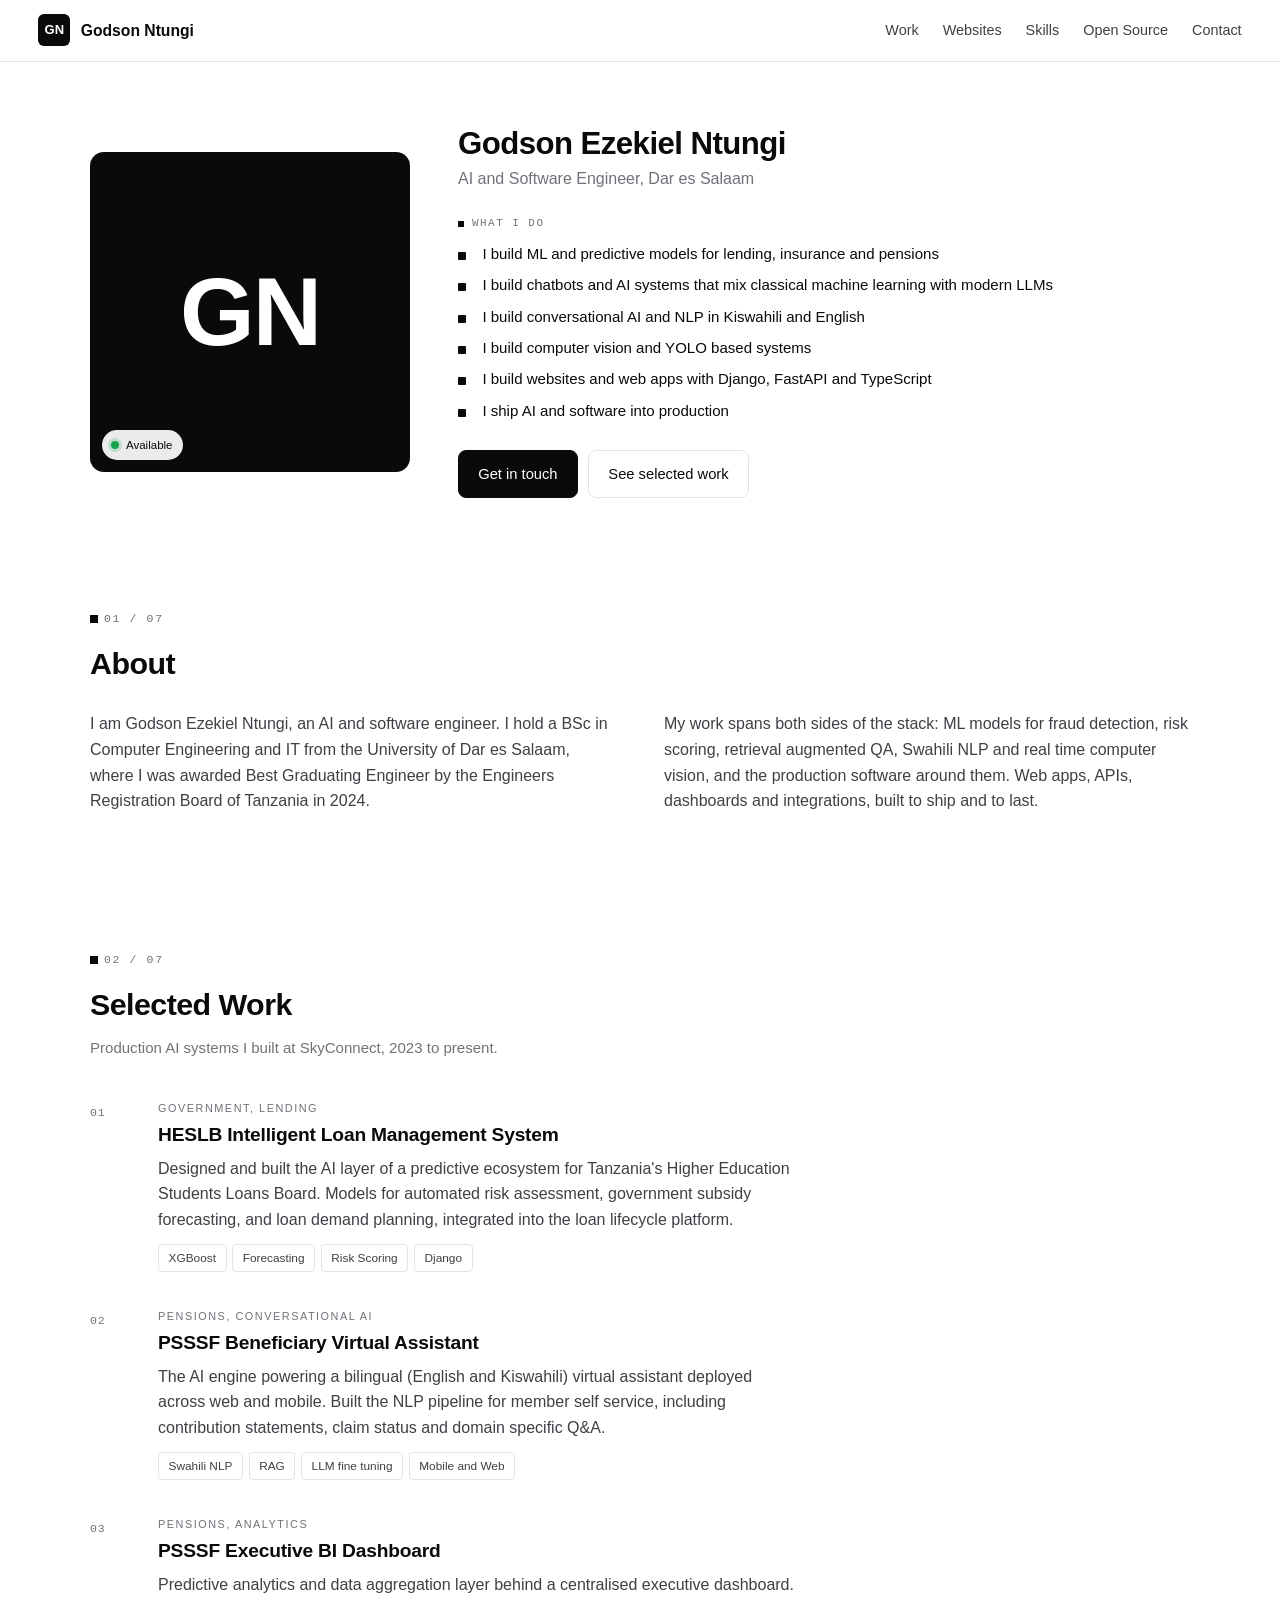
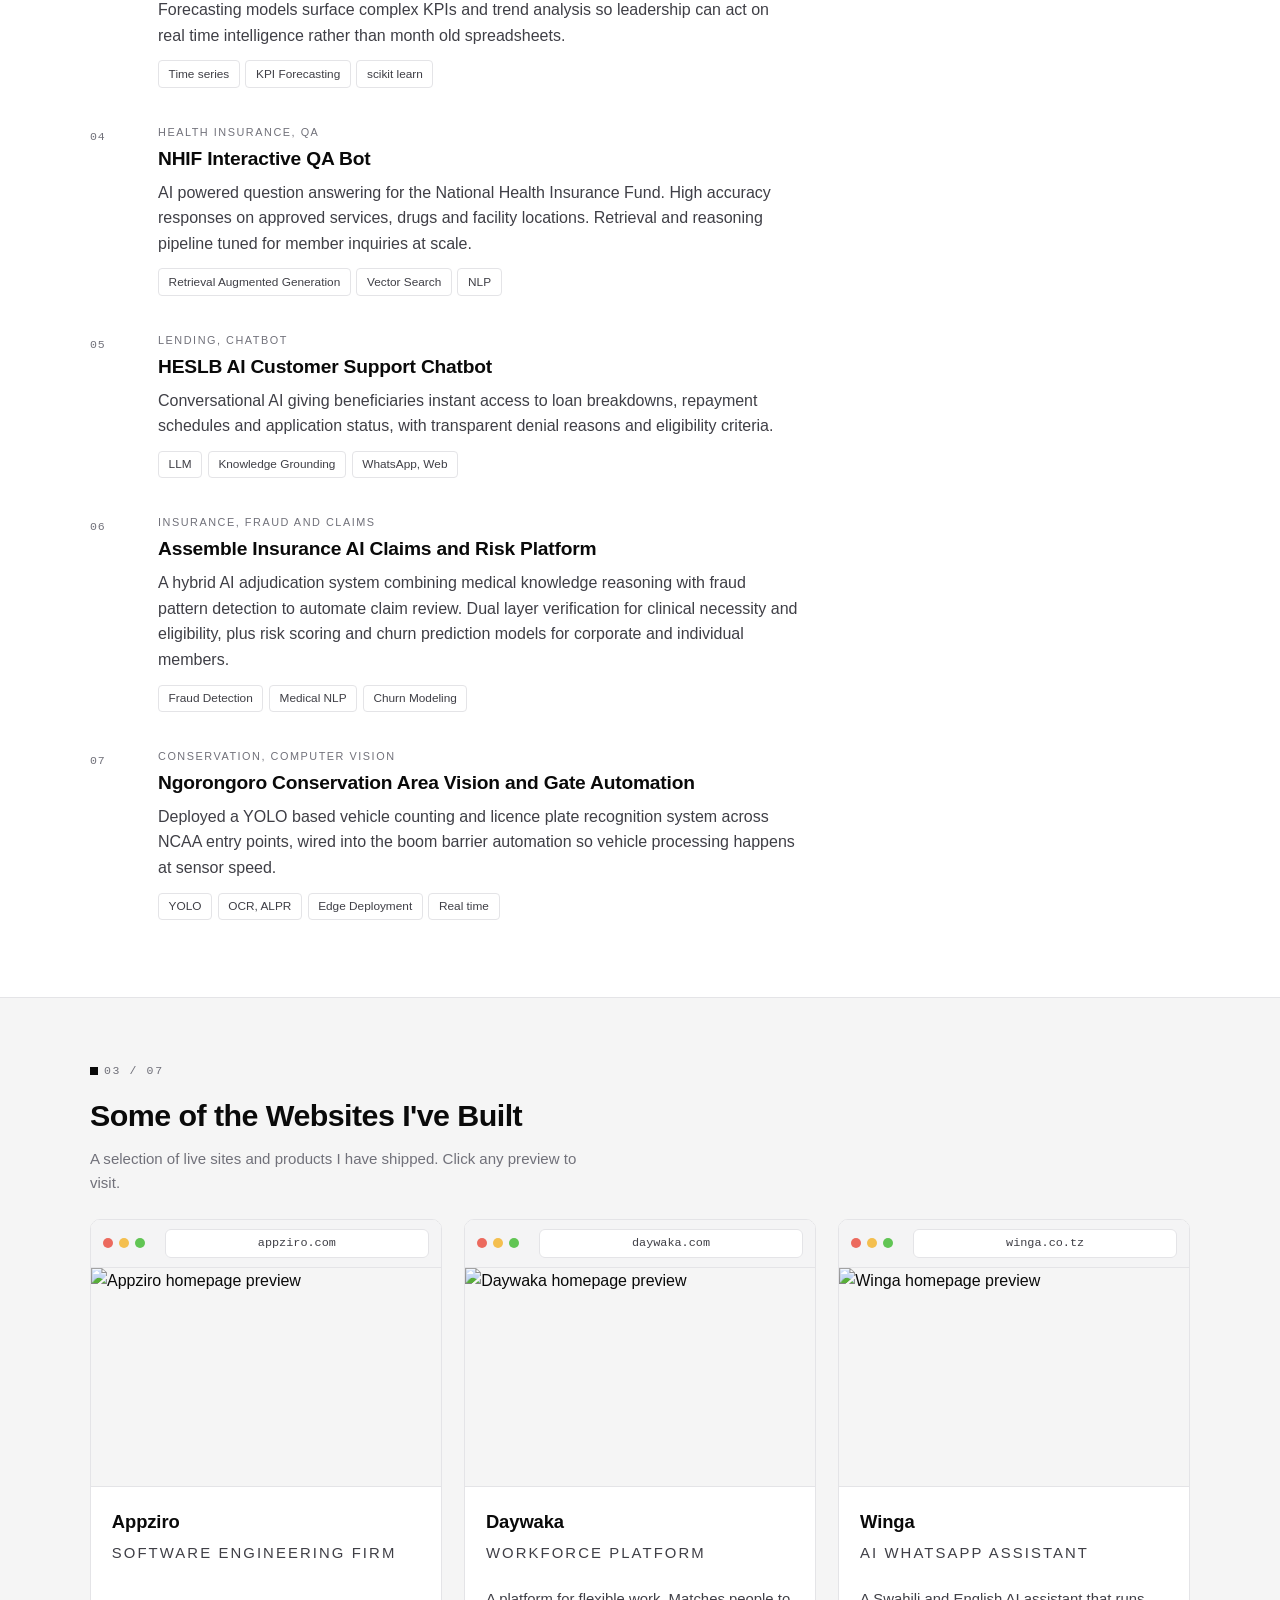
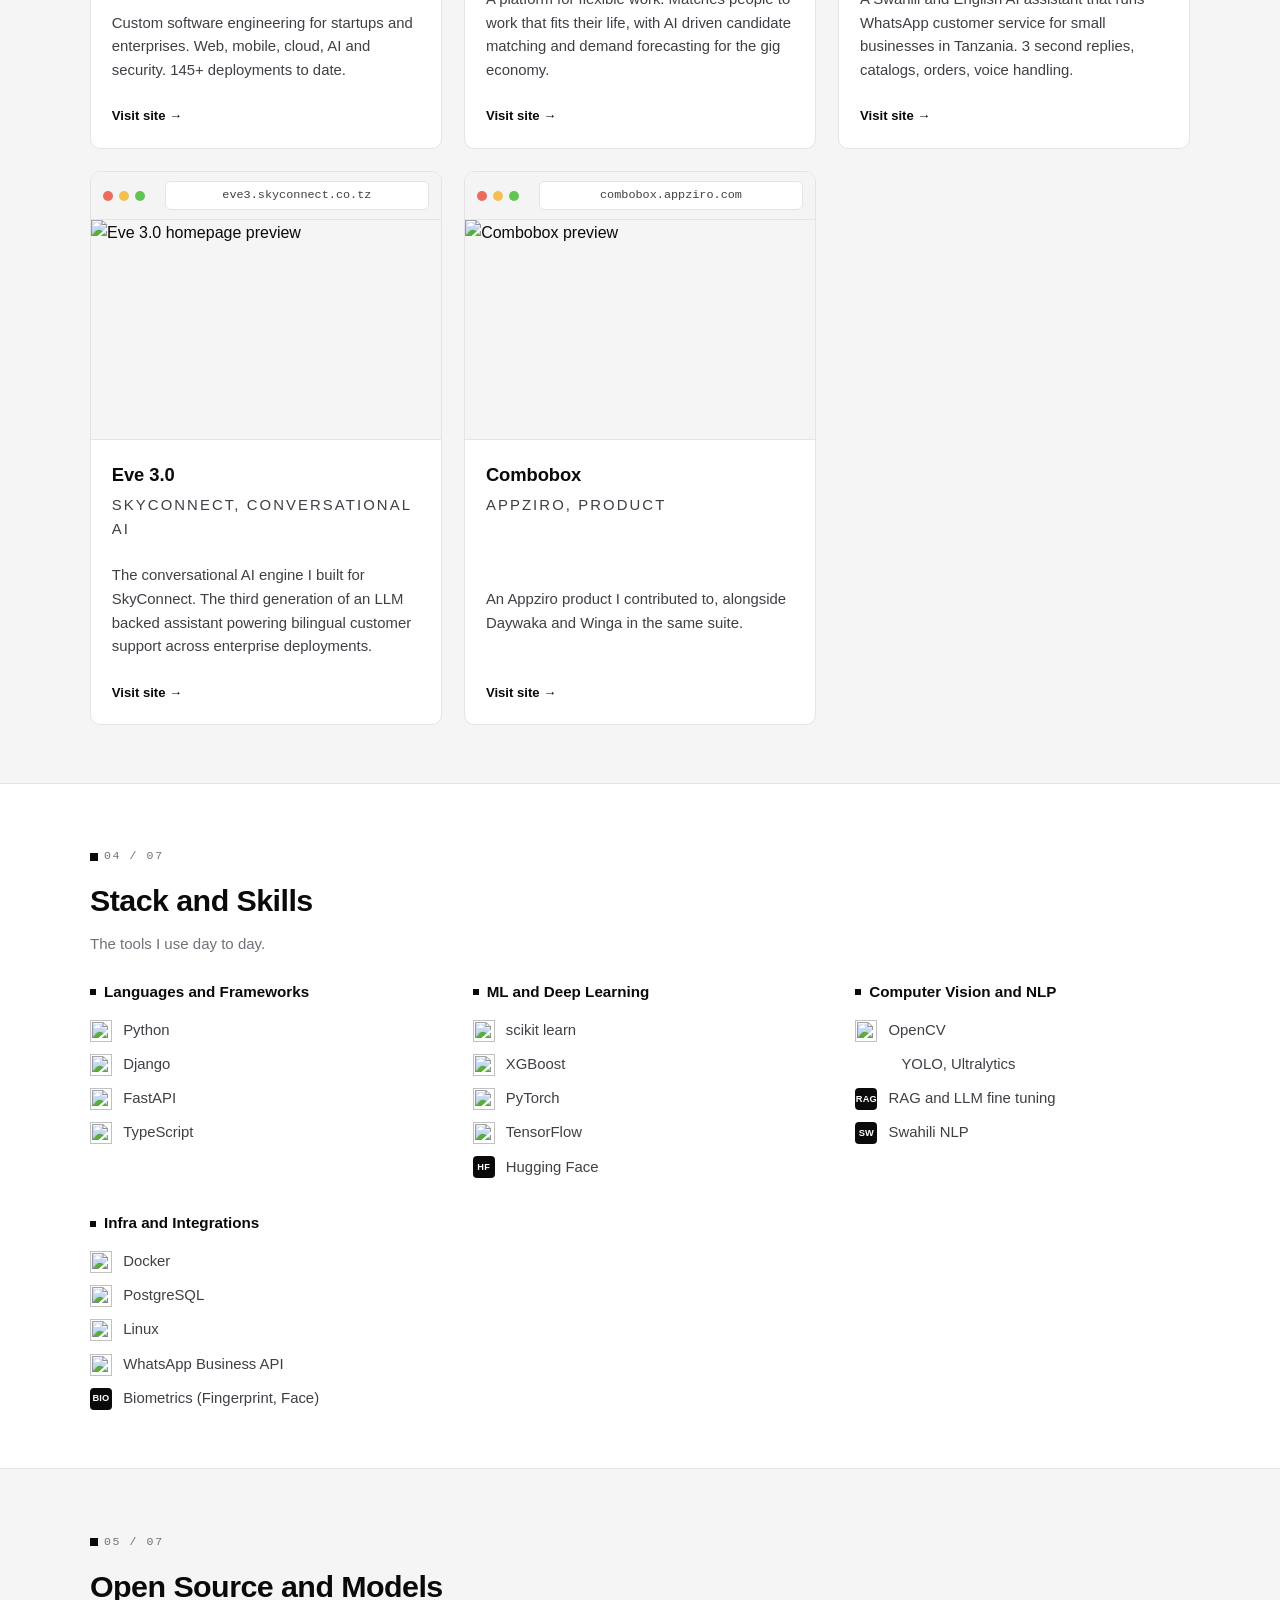
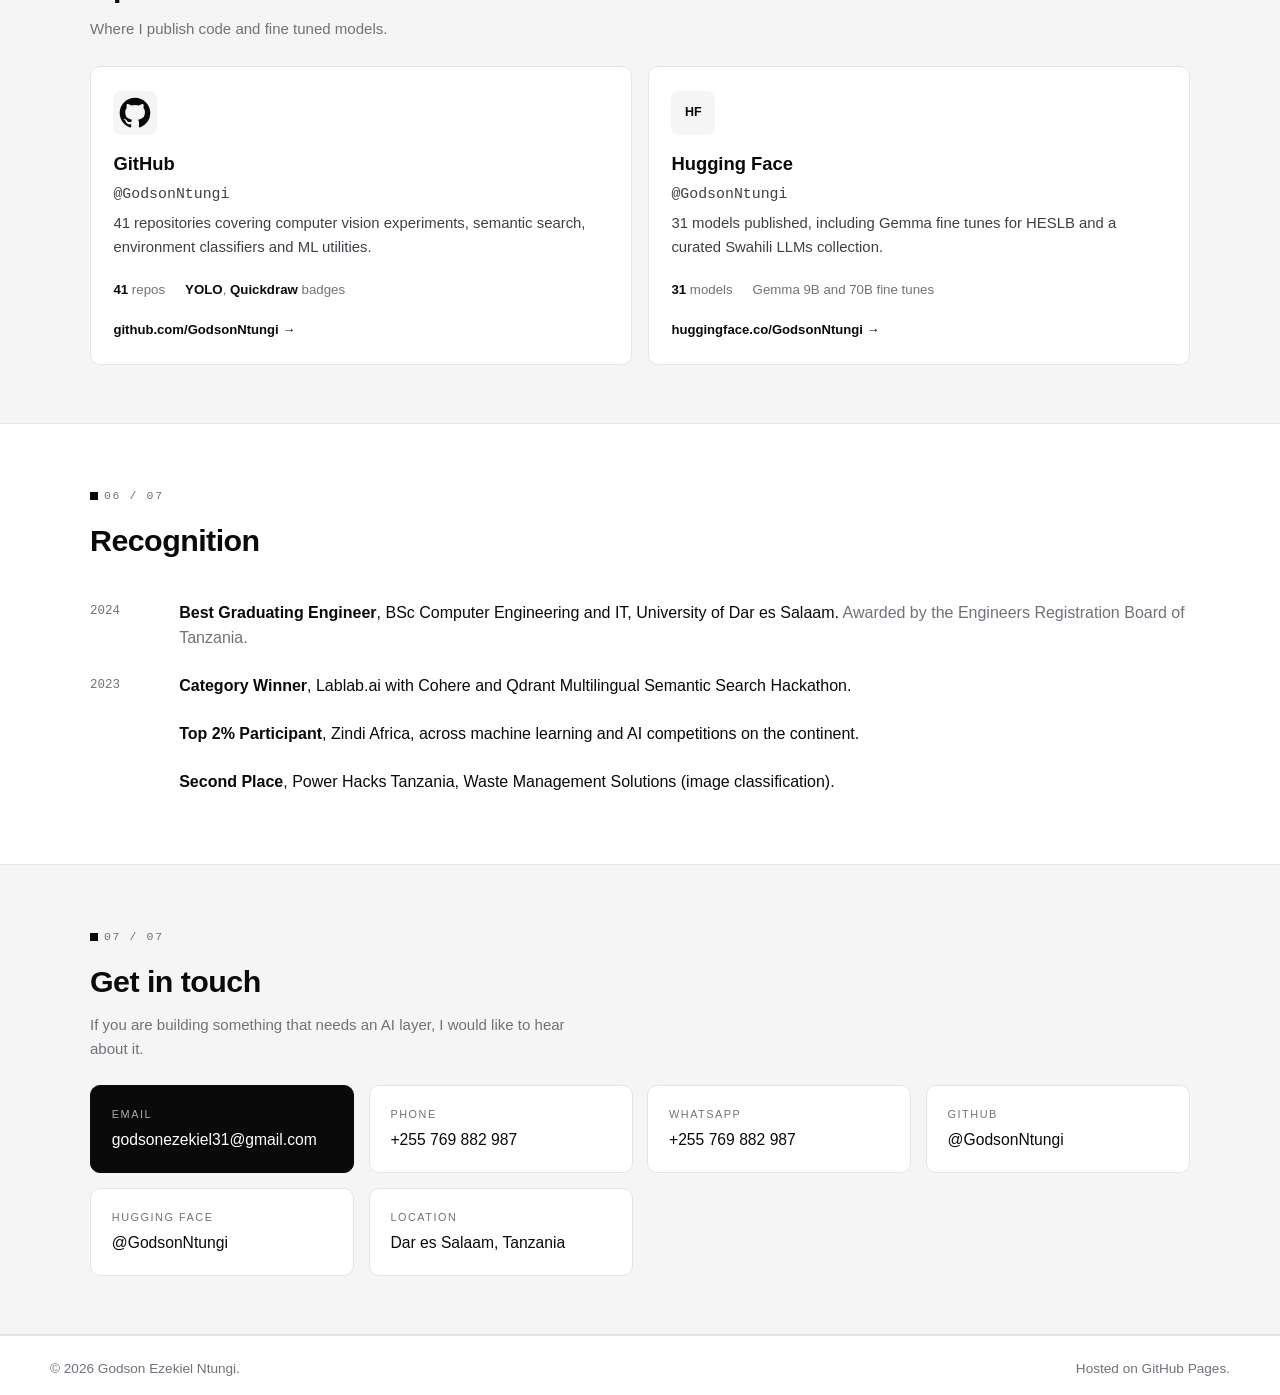
==== index.html @ ff62b6cc "Personal portfolio site" ====
<!doctype html>
<html lang="en">
<head>
<meta charset="utf-8" />
<meta name="viewport" content="width=device-width, initial-scale=1" />
<title>Godson Ntungi · AI and Software Engineer</title>
<meta name="description" content="Godson Ezekiel Ntungi. AI and software engineer based in Dar es Salaam. Machine learning, NLP, computer vision and full stack systems in production." />
<meta name="author" content="Godson Ezekiel Ntungi" />
<meta property="og:title" content="Godson Ntungi · AI and Software Engineer" />
<meta property="og:description" content="AI and software engineer based in Dar es Salaam, Tanzania." />
<meta property="og:type" content="website" />
<link rel="icon" href="data:image/svg+xml,%3Csvg xmlns='http://www.w3.org/2000/svg' viewBox='0 0 100 100'%3E%3Crect width='100' height='100' rx='20' fill='%230A0A0A'/%3E%3Ctext x='50' y='66' font-family='-apple-system,sans-serif' font-size='52' fill='%23FFFFFF' text-anchor='middle' font-weight='600'%3EG%3C/text%3E%3C/svg%3E" />
<link rel="stylesheet" href="styles.css" />
</head>
<body>

<a class="skip-link" href="#main">Skip to content</a>

<header class="nav" role="banner">
  <a href="#top" class="brand">
    <span class="brand-mark">GN</span>
    <span class="brand-name">Godson Ntungi</span>
  </a>
  <nav class="nav-links" aria-label="Primary">
    <a href="#work">Work</a>
    <a href="#sites">Websites</a>
    <a href="#skills">Skills</a>
    <a href="#open-source">Open Source</a>
    <a href="#contact">Contact</a>
  </nav>
</header>

<main id="main">

  <!-- HERO -->
  <section class="hero" id="top">
    <div class="hero-grid">

      <div class="hero-photo" aria-label="Photo of Godson Ezekiel Ntungi">
        <span class="hero-photo-fallback" aria-hidden="true">GN</span>
        <img src="https://github.com/GodsonNtungi.png?size=640" alt="Godson Ezekiel Ntungi" onerror="this.style.display='none'" />
        <span class="hero-photo-status">
          <span class="dot" aria-hidden="true"></span>
          Available
        </span>
      </div>

      <div class="hero-content">
        <p class="hero-name">Godson Ezekiel Ntungi</p>
        <p class="hero-role">AI and Software Engineer, Dar es Salaam</p>

        <p class="hero-do-label">What I do</p>
        <ul class="hero-do">
          <li><span class="hero-do-mark" aria-hidden="true"></span> I build ML and predictive models for lending, insurance and pensions</li>
          <li><span class="hero-do-mark" aria-hidden="true"></span> I build chatbots and AI systems that mix classical machine learning with modern LLMs</li>
          <li><span class="hero-do-mark" aria-hidden="true"></span> I build conversational AI and NLP in Kiswahili and English</li>
          <li><span class="hero-do-mark" aria-hidden="true"></span> I build computer vision and YOLO based systems</li>
          <li><span class="hero-do-mark" aria-hidden="true"></span> I build websites and web apps with Django, FastAPI and TypeScript</li>
          <li><span class="hero-do-mark" aria-hidden="true"></span> I ship AI and software into production</li>
        </ul>

        <div class="hero-cta">
          <a class="btn btn-primary" href="#contact">Get in touch</a>
          <a class="btn btn-ghost" href="#work">See selected work</a>
        </div>
      </div>

    </div>
  </section>

  <!-- ABOUT -->
  <section class="section" id="about" aria-labelledby="about-h">
    <div class="section-head">
      <span class="section-num">01 / 07</span>
      <h2 id="about-h">About</h2>
    </div>
    <div class="prose two-col">
      <p>
        I am Godson Ezekiel Ntungi, an AI and software engineer. I hold a BSc in Computer Engineering and IT from the University of Dar es Salaam, where I was awarded Best Graduating Engineer by the Engineers Registration Board of Tanzania in 2024.
      </p>
      <p>
        My work spans both sides of the stack: ML models for fraud detection, risk scoring, retrieval augmented QA, Swahili NLP and real time computer vision, and the production software around them. Web apps, APIs, dashboards and integrations, built to ship and to last.
      </p>
    </div>
  </section>

  <!-- SELECTED WORK -->
  <section class="section" id="work" aria-labelledby="work-h">
    <div class="section-head">
      <span class="section-num">02 / 07</span>
      <h2 id="work-h">Selected Work</h2>
      <p class="section-sub">Production AI systems I built at SkyConnect, 2023 to present.</p>
    </div>

    <ol class="work-list">

      <li class="work-item">
        <div class="work-tag">Government, Lending</div>
        <h3>HESLB Intelligent Loan Management System</h3>
        <p>
          Designed and built the AI layer of a predictive ecosystem for Tanzania's Higher Education Students Loans Board. Models for automated risk assessment, government subsidy forecasting, and loan demand planning, integrated into the loan lifecycle platform.
        </p>
        <ul class="chips">
          <li>XGBoost</li><li>Forecasting</li><li>Risk Scoring</li><li>Django</li>
        </ul>
      </li>

      <li class="work-item">
        <div class="work-tag">Pensions, Conversational AI</div>
        <h3>PSSSF Beneficiary Virtual Assistant</h3>
        <p>
          The AI engine powering a bilingual (English and Kiswahili) virtual assistant deployed across web and mobile. Built the NLP pipeline for member self service, including contribution statements, claim status and domain specific Q&amp;A.
        </p>
        <ul class="chips">
          <li>Swahili NLP</li><li>RAG</li><li>LLM fine tuning</li><li>Mobile and Web</li>
        </ul>
      </li>

      <li class="work-item">
        <div class="work-tag">Pensions, Analytics</div>
        <h3>PSSSF Executive BI Dashboard</h3>
        <p>
          Predictive analytics and data aggregation layer behind a centralised executive dashboard. Forecasting models surface complex KPIs and trend analysis so leadership can act on real time intelligence rather than month old spreadsheets.
        </p>
        <ul class="chips">
          <li>Time series</li><li>KPI Forecasting</li><li>scikit learn</li>
        </ul>
      </li>

      <li class="work-item">
        <div class="work-tag">Health Insurance, QA</div>
        <h3>NHIF Interactive QA Bot</h3>
        <p>
          AI powered question answering for the National Health Insurance Fund. High accuracy responses on approved services, drugs and facility locations. Retrieval and reasoning pipeline tuned for member inquiries at scale.
        </p>
        <ul class="chips">
          <li>Retrieval Augmented Generation</li><li>Vector Search</li><li>NLP</li>
        </ul>
      </li>

      <li class="work-item">
        <div class="work-tag">Lending, Chatbot</div>
        <h3>HESLB AI Customer Support Chatbot</h3>
        <p>
          Conversational AI giving beneficiaries instant access to loan breakdowns, repayment schedules and application status, with transparent denial reasons and eligibility criteria.
        </p>
        <ul class="chips">
          <li>LLM</li><li>Knowledge Grounding</li><li>WhatsApp, Web</li>
        </ul>
      </li>

      <li class="work-item">
        <div class="work-tag">Insurance, Fraud and Claims</div>
        <h3>Assemble Insurance AI Claims and Risk Platform</h3>
        <p>
          A hybrid AI adjudication system combining medical knowledge reasoning with fraud pattern detection to automate claim review. Dual layer verification for clinical necessity and eligibility, plus risk scoring and churn prediction models for corporate and individual members.
        </p>
        <ul class="chips">
          <li>Fraud Detection</li><li>Medical NLP</li><li>Churn Modeling</li>
        </ul>
      </li>

      <li class="work-item">
        <div class="work-tag">Conservation, Computer Vision</div>
        <h3>Ngorongoro Conservation Area Vision and Gate Automation</h3>
        <p>
          Deployed a YOLO based vehicle counting and licence plate recognition system across NCAA entry points, wired into the boom barrier automation so vehicle processing happens at sensor speed.
        </p>
        <ul class="chips">
          <li>YOLO</li><li>OCR, ALPR</li><li>Edge Deployment</li><li>Real time</li>
        </ul>
      </li>

    </ol>
  </section>

  <!-- WEBSITES I'VE BUILT -->
  <section class="section section-tint" id="sites" aria-labelledby="sites-h">
    <div class="section-head">
      <span class="section-num">03 / 07</span>
      <h2 id="sites-h">Some of the Websites I've Built</h2>
      <p class="section-sub">A selection of live sites and products I have shipped. Click any preview to visit.</p>
    </div>

    <div class="site-grid">

      <a class="site-card" href="https://appziro.com" target="_blank" rel="noopener" aria-label="Visit Appziro">
        <div class="site-frame">
          <div class="site-chrome">
            <span class="dot-r"></span><span class="dot-y"></span><span class="dot-g"></span>
            <span class="site-url">appziro.com</span>
          </div>
          <div class="site-shot">
            <img loading="lazy" alt="Appziro homepage preview"
              src="https://s.wordpress.com/mshots/v1/https%3A%2F%2Fappziro.com?w=1280&h=800" />
          </div>
        </div>
        <div class="site-body">
          <h3>Appziro</h3>
          <p class="site-role">Software Engineering Firm</p>
          <p>Custom software engineering for startups and enterprises. Web, mobile, cloud, AI and security. 145+ deployments to date.</p>
          <span class="site-cta">Visit site →</span>
        </div>
      </a>

      <a class="site-card" href="https://daywaka.com" target="_blank" rel="noopener" aria-label="Visit Daywaka">
        <div class="site-frame">
          <div class="site-chrome">
            <span class="dot-r"></span><span class="dot-y"></span><span class="dot-g"></span>
            <span class="site-url">daywaka.com</span>
          </div>
          <div class="site-shot">
            <img loading="lazy" alt="Daywaka homepage preview"
              src="https://s.wordpress.com/mshots/v1/https%3A%2F%2Fdaywaka.com?w=1280&h=800" />
          </div>
        </div>
        <div class="site-body">
          <h3>Daywaka</h3>
          <p class="site-role">Workforce Platform</p>
          <p>A platform for flexible work. Matches people to work that fits their life, with AI driven candidate matching and demand forecasting for the gig economy.</p>
          <span class="site-cta">Visit site →</span>
        </div>
      </a>

      <a class="site-card" href="https://winga.co.tz" target="_blank" rel="noopener" aria-label="Visit Winga">
        <div class="site-frame">
          <div class="site-chrome">
            <span class="dot-r"></span><span class="dot-y"></span><span class="dot-g"></span>
            <span class="site-url">winga.co.tz</span>
          </div>
          <div class="site-shot">
            <img loading="lazy" alt="Winga homepage preview"
              src="https://s.wordpress.com/mshots/v1/https%3A%2F%2Fwinga.co.tz?w=1280&h=800" />
          </div>
        </div>
        <div class="site-body">
          <h3>Winga</h3>
          <p class="site-role">AI WhatsApp Assistant</p>
          <p>A Swahili and English AI assistant that runs WhatsApp customer service for small businesses in Tanzania. 3 second replies, catalogs, orders, voice handling.</p>
          <span class="site-cta">Visit site →</span>
        </div>
      </a>

      <a class="site-card" href="https://eve3.skyconnect.co.tz" target="_blank" rel="noopener" aria-label="Visit Eve 3.0">
        <div class="site-frame">
          <div class="site-chrome">
            <span class="dot-r"></span><span class="dot-y"></span><span class="dot-g"></span>
            <span class="site-url">eve3.skyconnect.co.tz</span>
          </div>
          <div class="site-shot">
            <img loading="lazy" alt="Eve 3.0 homepage preview"
              src="https://s.wordpress.com/mshots/v1/https%3A%2F%2Feve3.skyconnect.co.tz?w=1280&h=800" />
          </div>
        </div>
        <div class="site-body">
          <h3>Eve 3.0</h3>
          <p class="site-role">SkyConnect, Conversational AI</p>
          <p>The conversational AI engine I built for SkyConnect. The third generation of an LLM backed assistant powering bilingual customer support across enterprise deployments.</p>
          <span class="site-cta">Visit site →</span>
        </div>
      </a>

      <a class="site-card" href="https://combobox.appziro.com/" target="_blank" rel="noopener" aria-label="Visit Combobox">
        <div class="site-frame">
          <div class="site-chrome">
            <span class="dot-r"></span><span class="dot-y"></span><span class="dot-g"></span>
            <span class="site-url">combobox.appziro.com</span>
          </div>
          <div class="site-shot">
            <img loading="lazy" alt="Combobox preview"
              src="https://s.wordpress.com/mshots/v1/https%3A%2F%2Fcombobox.appziro.com?w=1280&h=800" />
          </div>
        </div>
        <div class="site-body">
          <h3>Combobox</h3>
          <p class="site-role">Appziro, Product</p>
          <p>An Appziro product I contributed to, alongside Daywaka and Winga in the same suite.</p>
          <span class="site-cta">Visit site →</span>
        </div>
      </a>

    </div>
  </section>

  <!-- SKILLS -->
  <section class="section" id="skills" aria-labelledby="skills-h">
    <div class="section-head">
      <span class="section-num">04 / 07</span>
      <h2 id="skills-h">Stack and Skills</h2>
      <p class="section-sub">The tools I use day to day.</p>
    </div>

    <div class="skill-groups">

      <div class="skill-group">
        <h3>Languages and Frameworks</h3>
        <ul class="logo-list">
          <li><img loading="lazy" alt="" src="https://cdn.jsdelivr.net/gh/devicons/devicon/icons/python/python-original.svg" width="22" height="22"/> Python</li>
          <li><img loading="lazy" alt="" src="https://cdn.jsdelivr.net/gh/devicons/devicon/icons/django/django-plain.svg" width="22" height="22"/> Django</li>
          <li><img loading="lazy" alt="" src="https://cdn.jsdelivr.net/gh/devicons/devicon/icons/fastapi/fastapi-original.svg" width="22" height="22"/> FastAPI</li>
          <li><img loading="lazy" alt="" src="https://cdn.jsdelivr.net/gh/devicons/devicon/icons/typescript/typescript-original.svg" width="22" height="22"/> TypeScript</li>
        </ul>
      </div>

      <div class="skill-group">
        <h3>ML and Deep Learning</h3>
        <ul class="logo-list">
          <li><img loading="lazy" alt="" src="https://cdn.jsdelivr.net/gh/devicons/devicon/icons/scikitlearn/scikitlearn-original.svg" width="22" height="22"/> scikit learn</li>
          <li><img loading="lazy" alt="" src="https://upload.wikimedia.org/wikipedia/commons/6/69/XGBoost_logo.png" width="22" height="22"/> XGBoost</li>
          <li><img loading="lazy" alt="" src="https://cdn.jsdelivr.net/gh/devicons/devicon/icons/pytorch/pytorch-original.svg" width="22" height="22"/> PyTorch</li>
          <li><img loading="lazy" alt="" src="https://cdn.jsdelivr.net/gh/devicons/devicon/icons/tensorflow/tensorflow-original.svg" width="22" height="22"/> TensorFlow</li>
          <li><span class="emoji-icon" aria-hidden="true">HF</span> Hugging Face</li>
        </ul>
      </div>

      <div class="skill-group">
        <h3>Computer Vision and NLP</h3>
        <ul class="logo-list">
          <li><img loading="lazy" alt="" src="https://cdn.jsdelivr.net/gh/devicons/devicon/icons/opencv/opencv-original.svg" width="22" height="22"/> OpenCV</li>
          <li><img loading="lazy" alt="" src="https://raw.githubusercontent.com/ultralytics/assets/main/logo/Ultralytics_Logotype_Original.svg" width="48" height="22" class="wide-logo"/> YOLO, Ultralytics</li>
          <li><span class="emoji-icon" aria-hidden="true">RAG</span> RAG and LLM fine tuning</li>
          <li><span class="emoji-icon" aria-hidden="true">SW</span> Swahili NLP</li>
        </ul>
      </div>

      <div class="skill-group">
        <h3>Infra and Integrations</h3>
        <ul class="logo-list">
          <li><img loading="lazy" alt="" src="https://cdn.jsdelivr.net/gh/devicons/devicon/icons/docker/docker-original.svg" width="22" height="22"/> Docker</li>
          <li><img loading="lazy" alt="" src="https://cdn.jsdelivr.net/gh/devicons/devicon/icons/postgresql/postgresql-original.svg" width="22" height="22"/> PostgreSQL</li>
          <li><img loading="lazy" alt="" src="https://cdn.jsdelivr.net/gh/devicons/devicon/icons/linux/linux-original.svg" width="22" height="22"/> Linux</li>
          <li><img loading="lazy" alt="" src="https://upload.wikimedia.org/wikipedia/commons/6/6b/WhatsApp.svg" width="22" height="22"/> WhatsApp Business API</li>
          <li><span class="emoji-icon" aria-hidden="true">BIO</span> Biometrics (Fingerprint, Face)</li>
        </ul>
      </div>

    </div>
  </section>

  <!-- OPEN SOURCE -->
  <section class="section section-tint" id="open-source" aria-labelledby="os-h">
    <div class="section-head">
      <span class="section-num">05 / 07</span>
      <h2 id="os-h">Open Source and Models</h2>
      <p class="section-sub">Where I publish code and fine tuned models.</p>
    </div>

    <div class="profile-grid">

      <a class="profile-card" href="https://github.com/GodsonNtungi" target="_blank" rel="noopener">
        <div class="profile-logo">
          <svg viewBox="0 0 24 24" width="32" height="32" fill="currentColor" aria-hidden="true"><path d="M12 .5C5.65.5.5 5.65.5 12c0 5.08 3.29 9.39 7.86 10.91.58.11.79-.25.79-.56 0-.28-.01-1.02-.02-2-3.2.69-3.87-1.54-3.87-1.54-.52-1.33-1.28-1.69-1.28-1.69-1.05-.71.08-.7.08-.7 1.16.08 1.77 1.19 1.77 1.19 1.03 1.76 2.7 1.25 3.36.96.1-.75.4-1.25.73-1.54-2.55-.29-5.24-1.28-5.24-5.7 0-1.26.45-2.29 1.19-3.09-.12-.29-.52-1.46.11-3.05 0 0 .97-.31 3.19 1.18a11.1 11.1 0 0 1 5.81 0c2.22-1.49 3.19-1.18 3.19-1.18.63 1.59.23 2.76.11 3.05.74.8 1.19 1.83 1.19 3.09 0 4.43-2.7 5.4-5.27 5.69.41.35.78 1.04.78 2.1 0 1.52-.01 2.74-.01 3.11 0 .31.21.68.8.56A11.5 11.5 0 0 0 23.5 12C23.5 5.65 18.35.5 12 .5z"/></svg>
        </div>
        <h3>GitHub</h3>
        <p class="profile-handle">@GodsonNtungi</p>
        <p>41 repositories covering computer vision experiments, semantic search, environment classifiers and ML utilities.</p>
        <ul class="profile-stats">
          <li><strong>41</strong> repos</li>
          <li><strong>YOLO</strong>, <strong>Quickdraw</strong> badges</li>
        </ul>
        <span class="venture-link">github.com/GodsonNtungi →</span>
      </a>

      <a class="profile-card" href="https://huggingface.co/GodsonNtungi" target="_blank" rel="noopener">
        <div class="profile-logo">
          <span class="hf-mark" aria-hidden="true">HF</span>
        </div>
        <h3>Hugging Face</h3>
        <p class="profile-handle">@GodsonNtungi</p>
        <p>31 models published, including Gemma fine tunes for HESLB and a curated Swahili LLMs collection.</p>
        <ul class="profile-stats">
          <li><strong>31</strong> models</li>
          <li>Gemma 9B and 70B fine tunes</li>
        </ul>
        <span class="venture-link">huggingface.co/GodsonNtungi →</span>
      </a>

    </div>
  </section>

  <!-- RECOGNITION -->
  <section class="section" id="recognition" aria-labelledby="rec-h">
    <div class="section-head">
      <span class="section-num">06 / 07</span>
      <h2 id="rec-h">Recognition</h2>
    </div>

    <ul class="awards">
      <li>
        <span class="award-year">2024</span>
        <div>
          <strong>Best Graduating Engineer</strong>, BSc Computer Engineering and IT, University of Dar es Salaam.
          <span class="muted">Awarded by the Engineers Registration Board of Tanzania.</span>
        </div>
      </li>
      <li>
        <span class="award-year">2023</span>
        <div>
          <strong>Category Winner</strong>, Lablab.ai with Cohere and Qdrant Multilingual Semantic Search Hackathon.
        </div>
      </li>
      <li>
        <span class="award-year">&nbsp;</span>
        <div>
          <strong>Top 2% Participant</strong>, Zindi Africa, across machine learning and AI competitions on the continent.
        </div>
      </li>
      <li>
        <span class="award-year">&nbsp;</span>
        <div>
          <strong>Second Place</strong>, Power Hacks Tanzania, Waste Management Solutions (image classification).
        </div>
      </li>
    </ul>
  </section>

  <!-- CONTACT -->
  <section class="section section-tint" id="contact" aria-labelledby="contact-h">
    <div class="section-head">
      <span class="section-num">07 / 07</span>
      <h2 id="contact-h">Get in touch</h2>
      <p class="section-sub">If you are building something that needs an AI layer, I would like to hear about it.</p>
    </div>

    <div class="contact-grid">
      <a class="contact-card primary" href="mailto:godsonezekiel31@gmail.com">
        <span class="contact-label">Email</span>
        <span class="contact-value">godsonezekiel31@gmail.com</span>
      </a>
      <a class="contact-card" href="tel:+255769882987">
        <span class="contact-label">Phone</span>
        <span class="contact-value">+255 769 882 987</span>
      </a>
      <a class="contact-card" href="https://wa.me/255769882987" target="_blank" rel="noopener">
        <span class="contact-label">WhatsApp</span>
        <span class="contact-value">+255 769 882 987</span>
      </a>
      <a class="contact-card" href="https://github.com/GodsonNtungi" target="_blank" rel="noopener">
        <span class="contact-label">GitHub</span>
        <span class="contact-value">@GodsonNtungi</span>
      </a>
      <a class="contact-card" href="https://huggingface.co/GodsonNtungi" target="_blank" rel="noopener">
        <span class="contact-label">Hugging Face</span>
        <span class="contact-value">@GodsonNtungi</span>
      </a>
      <div class="contact-card static">
        <span class="contact-label">Location</span>
        <span class="contact-value">Dar es Salaam, Tanzania</span>
      </div>
    </div>
  </section>

</main>

<footer class="footer">
  <div class="footer-inner">
    <p>© <span id="year"></span> Godson Ezekiel Ntungi.</p>
    <p class="muted">Hosted on GitHub Pages.</p>
  </div>
</footer>

<script>
  document.getElementById('year').textContent = new Date().getFullYear();

  const io = new IntersectionObserver((entries) => {
    for (const e of entries) {
      if (e.isIntersecting) {
        e.target.classList.add('in');
        io.unobserve(e.target);
      }
    }
  }, { threshold: 0.12 });
  document.querySelectorAll('.section, .work-item, .site-card, .profile-card').forEach(el => io.observe(el));
</script>

</body>
</html>
---- styles.css ----
/* Godson Ntungi portfolio. Uniform sans serif, white background, no gradients. */

:root {
  --bg:        #FFFFFF;
  --bg-tint:   #F5F5F5;
  --ink:       #0A0A0A;
  --ink-2:     #3F3F46;
  --muted:     #71717A;
  --rule:      #E4E4E7;
  --accent:    #0A0A0A;
  --link:      #0A0A0A;
  --max:       1180px;
  --font-sans: -apple-system, BlinkMacSystemFont, "Segoe UI", "Helvetica Neue", Helvetica, Arial, sans-serif;
  --font-mono: ui-monospace, SFMono-Regular, "SF Mono", Menlo, Consolas, monospace;
}

* { box-sizing: border-box; }
html { scroll-behavior: smooth; }

body {
  margin: 0;
  background: var(--bg);
  color: var(--ink);
  font-family: var(--font-sans);
  font-size: 16px;
  line-height: 1.6;
  -webkit-font-smoothing: antialiased;
  -moz-osx-font-smoothing: grayscale;
}

img { max-width: 100%; display: block; }
a { color: var(--link); text-decoration: none; }
a:hover { text-decoration: underline; text-underline-offset: 3px; }

::selection { background: var(--ink); color: var(--bg); }

.skip-link { position: absolute; left: -9999px; top: 0; background: var(--ink); color: var(--bg); padding: .6rem 1rem; }
.skip-link:focus { left: 1rem; top: 1rem; z-index: 100; }

/* nav */
.nav {
  position: sticky; top: 0; z-index: 50;
  background: rgba(255, 255, 255, 0.92);
  backdrop-filter: saturate(140%) blur(10px);
  -webkit-backdrop-filter: saturate(140%) blur(10px);
  border-bottom: 1px solid var(--rule);
  display: flex; align-items: center; justify-content: space-between;
  padding: .9rem clamp(1rem, 4vw, 2.4rem);
}
.brand { display: inline-flex; align-items: center; gap: .65rem; color: var(--ink); font-weight: 600; }
.brand:hover { text-decoration: none; }
.brand-mark {
  display: inline-flex; align-items: center; justify-content: center;
  width: 32px; height: 32px; border-radius: 6px;
  background: var(--ink); color: var(--bg);
  font-size: 13px; font-weight: 600; letter-spacing: .02em;
}
.brand-name { font-size: .98rem; font-weight: 600; }

.nav-links { display: flex; gap: 1.5rem; }
.nav-links a { color: var(--ink-2); font-size: .9rem; font-weight: 500; white-space: nowrap; }
.nav-links a:hover { color: var(--ink); text-decoration: none; }

@media (max-width: 760px) {
  .nav { padding: .7rem .9rem; gap: .5rem; }
  .brand-name { display: none; }
  .nav-links {
    gap: .9rem;
    overflow-x: auto;
    -webkit-overflow-scrolling: touch;
    scrollbar-width: none;
    margin-right: -.5rem;
    padding-right: .5rem;
  }
  .nav-links::-webkit-scrollbar { display: none; }
  .nav-links a { font-size: .82rem; }
}
@media (max-width: 380px) {
  .nav-links { gap: .7rem; }
  .nav-links a { font-size: .78rem; }
}

/* hero */
.hero {
  padding: clamp(2.25rem, 5vw, 4rem) clamp(1.25rem, 5vw, 2.5rem) clamp(2rem, 4vw, 3rem);
  max-width: var(--max);
  margin: 0 auto;
}
.hero-grid {
  display: grid;
  grid-template-columns: minmax(220px, 320px) 1fr;
  gap: clamp(1.5rem, 4vw, 3rem);
  align-items: center;
}
@media (max-width: 760px) {
  .hero-grid { grid-template-columns: 1fr; gap: 1.25rem; }
  .hero-photo { max-width: 240px; margin: 0 auto; }
}
@media (max-width: 480px) {
  .hero-photo { max-width: 200px; border-radius: 12px; }
  .hero-photo-fallback { font-size: 3.5rem; }
}

.hero-photo {
  position: relative;
  aspect-ratio: 1 / 1;
  width: 100%;
  max-width: 320px;
  border-radius: 14px;
  background: var(--ink);
  color: var(--bg);
  overflow: hidden;
  display: flex; align-items: center; justify-content: center;
  isolation: isolate;
}
.hero-photo img {
  position: absolute; inset: 0;
  width: 100%; height: 100%;
  object-fit: cover;
  z-index: 1;
}
.hero-photo-fallback {
  font-size: clamp(4rem, 8vw, 6rem);
  font-weight: 600;
  letter-spacing: -.02em;
  color: var(--bg);
}
.hero-photo-status {
  position: absolute;
  left: 12px; bottom: 12px;
  z-index: 2;
  display: inline-flex; align-items: center; gap: .45rem;
  padding: .35rem .65rem .35rem .55rem;
  background: rgba(255,255,255,.92);
  -webkit-backdrop-filter: blur(8px);
  backdrop-filter: blur(8px);
  border-radius: 999px;
  font-size: .72rem;
  color: var(--ink);
  font-weight: 500;
}
.dot {
  width: 8px; height: 8px; border-radius: 50%;
  background: #16A34A;
  box-shadow: 0 0 0 3px rgba(22,163,74,.2);
  animation: pulse 2.4s ease-in-out infinite;
}
@keyframes pulse {
  0%,100% { box-shadow: 0 0 0 3px rgba(22,163,74,.2); }
  50%     { box-shadow: 0 0 0 6px rgba(22,163,74,.05); }
}

.hero-content { min-width: 0; }
.hero-name {
  font-weight: 600;
  font-size: clamp(1.5rem, 2.6vw, 1.95rem);
  margin: 0 0 .25rem;
  letter-spacing: -.018em;
  line-height: 1.15;
}
.hero-role {
  font-size: 1rem;
  color: var(--muted);
  margin: 0 0 1.5rem;
}

.hero-do-label {
  font-family: var(--font-mono);
  font-size: .68rem;
  letter-spacing: .14em;
  text-transform: uppercase;
  color: var(--muted);
  margin: 0 0 .65rem;
  position: relative; padding-left: 14px;
}
.hero-do-label::before {
  content: "";
  position: absolute;
  left: 0; top: 50%;
  transform: translateY(-50%);
  width: 6px; height: 6px;
  background: var(--ink);
}
.hero-do {
  list-style: none; padding: 0; margin: 0 0 1.75rem;
  display: grid; gap: .55rem;
}
.hero-do li {
  display: grid;
  grid-template-columns: 14px 1fr;
  gap: .65rem;
  font-size: .94rem;
  color: var(--ink);
  line-height: 1.5;
}
@media (max-width: 480px) {
  .hero-do li { font-size: .9rem; gap: .55rem; }
}
.hero-do-mark {
  width: 8px; height: 8px;
  margin-top: .55rem;
  background: var(--ink);
  border-radius: 1px;
}

.hero-cta { display: flex; flex-wrap: wrap; gap: .65rem; }

.btn {
  display: inline-flex; align-items: center; gap: .5rem;
  font-weight: 500; font-size: .92rem;
  padding: .7rem 1.2rem; border-radius: 8px;
  border: 1px solid var(--ink);
  transition: transform .12s ease, background .15s ease, color .15s ease, border-color .15s ease;
}
.btn:hover { text-decoration: none; }
.btn-primary { background: var(--ink); color: var(--bg); }
.btn-primary:hover { background: #262626; border-color: #262626; }
.btn-ghost { background: transparent; color: var(--ink); border-color: var(--rule); }
.btn-ghost:hover { border-color: var(--ink); }

/* sections */
.section {
  padding: clamp(2.25rem, 4.5vw, 3.75rem) clamp(1.25rem, 5vw, 2.5rem);
  max-width: var(--max);
  margin: 0 auto;
  scroll-margin-top: 80px;
  opacity: 0; transform: translateY(12px);
  transition: opacity .5s ease, transform .5s ease;
}
.section.in { opacity: 1; transform: none; }

.section-tint {
  background: var(--bg-tint);
  max-width: 100%;
  border-top: 1px solid var(--rule);
  border-bottom: 1px solid var(--rule);
  scroll-margin-top: 80px;
}
.section-tint > * { max-width: var(--max); margin-left: auto; margin-right: auto; }
.section-tint .section-head,
.section-tint .site-grid,
.section-tint .profile-grid,
.section-tint .contact-grid {
  padding-left: clamp(1.25rem, 5vw, 2.5rem);
  padding-right: clamp(1.25rem, 5vw, 2.5rem);
}

.section-head {
  display: block;
  margin-bottom: 1.5rem;
}
.section-num {
  display: inline-block;
  font-family: var(--font-mono);
  font-size: .72rem;
  letter-spacing: .14em;
  color: var(--muted);
  margin-bottom: .65rem;
  font-variant-numeric: tabular-nums;
  position: relative;
  padding-left: 14px;
}
.section-num::before {
  content: "";
  position: absolute;
  left: 0; top: 50%;
  transform: translateY(-50%);
  width: 8px; height: 8px;
  background: var(--ink);
}
.section-head h2 {
  font-family: var(--font-sans);
  font-weight: 600;
  font-size: clamp(1.45rem, 2.4vw, 1.9rem);
  letter-spacing: -.018em;
  margin: 0;
}
.section-sub {
  color: var(--muted);
  margin: .45rem 0 0; max-width: 60ch;
  font-size: .94rem;
}

.prose p { margin: 0 0 1rem; max-width: 64ch; color: var(--ink-2); }
.prose strong { color: var(--ink); }
.two-col { columns: 2; column-gap: 3rem; }
.two-col p { break-inside: avoid; max-width: none; }
@media (max-width: 760px) { .two-col { columns: 1; } }

/* work */
.work-list {
  list-style: none; padding: 0; margin: 0;
  counter-reset: workitem;
  display: grid; gap: 0;
}
.work-item {
  display: grid;
  grid-template-columns: 48px 1fr;
  column-gap: 1.25rem;
  padding: 1rem 0 1.25rem;
  border: 0;
  position: relative;
  opacity: 0; transform: translateY(8px);
  transition: opacity .4s ease, transform .4s ease, background .2s ease;
  counter-increment: workitem;
}
@media (max-width: 560px) {
  .work-item { grid-template-columns: 32px 1fr; column-gap: .75rem; padding: .85rem 0 1rem; }
  .work-item::before { font-size: .68rem; }
  .work-item:hover { background: transparent; }
}
.work-item.in { opacity: 1; transform: none; }
.work-item::before {
  content: counter(workitem, decimal-leading-zero);
  grid-column: 1;
  grid-row: 1 / span 4;
  font-family: var(--font-mono);
  font-size: .72rem;
  letter-spacing: .08em;
  color: var(--muted);
  padding-top: .25rem;
  align-self: start;
}
.work-item > * { grid-column: 2; }
.work-item:hover { background: var(--bg-tint); }
.work-item:hover::before { color: var(--ink); }
.work-tag {
  font-size: .68rem; text-transform: uppercase; letter-spacing: .14em;
  color: var(--muted); margin-bottom: .35rem; font-weight: 500;
}
.work-item h3 {
  font-weight: 600;
  font-size: clamp(1.05rem, 1.5vw, 1.22rem);
  line-height: 1.3; margin: 0 0 .5rem;
  letter-spacing: -.01em;
}
.work-item p { color: var(--ink-2); margin: 0 0 .75rem; max-width: 72ch; }
.chips { list-style: none; padding: 0; margin: 0; display: flex; flex-wrap: wrap; gap: .35rem; }
.chips li {
  font-size: .74rem; padding: .2rem .6rem; border-radius: 4px;
  border: 1px solid var(--rule); color: var(--ink-2);
  background: var(--bg);
}

/* websites I've built */
.site-grid {
  display: grid; gap: 1.4rem;
  grid-template-columns: repeat(auto-fit, minmax(min(100%, 320px), 1fr));
}
@media (max-width: 560px) {
  .site-grid { gap: 1rem; }
  .site-chrome { padding: 8px 10px; }
  .site-url { margin-left: 10px; font-size: .7rem; padding: 3px 8px; }
  .site-body { padding: 1rem 1.1rem 1.15rem; }
}
.site-card {
  background: var(--bg);
  border: 1px solid var(--rule);
  border-radius: 10px;
  overflow: hidden;
  color: var(--ink);
  display: flex; flex-direction: column;
  transition: transform .18s ease, border-color .18s ease, box-shadow .2s ease;
  opacity: 0; transform: translateY(8px);
}
.site-card.in { opacity: 1; transform: none; }
.site-card:hover {
  text-decoration: none;
  transform: translateY(-3px);
  border-color: var(--ink);
  box-shadow: 0 12px 28px -20px rgba(10,10,10,.35);
}
.site-card:hover .site-shot img { transform: scale(1.01); }

.site-frame {
  position: relative;
  background: var(--bg-tint);
  border-bottom: 1px solid var(--rule);
}
.site-chrome {
  display: flex; align-items: center; gap: 6px;
  padding: 9px 12px;
  background: #F4F4F5;
  border-bottom: 1px solid var(--rule);
}
.site-chrome .dot-r,
.site-chrome .dot-y,
.site-chrome .dot-g { width: 10px; height: 10px; border-radius: 50%; }
.site-chrome .dot-r { background: #EC6A5E; }
.site-chrome .dot-y { background: #F4BF4F; }
.site-chrome .dot-g { background: #61C554; }
.site-url {
  margin-left: 14px;
  font-family: var(--font-mono);
  font-size: .74rem;
  color: var(--ink-2);
  background: var(--bg);
  padding: 4px 11px;
  border-radius: 6px;
  border: 1px solid var(--rule);
  flex: 1; min-width: 0;
  white-space: nowrap; overflow: hidden; text-overflow: ellipsis;
  text-align: center;
}
.site-shot {
  position: relative;
  width: 100%;
  aspect-ratio: 16 / 10;
  background: var(--bg-tint);
  overflow: hidden;
}
.site-shot img {
  width: 100%; height: 100%;
  object-fit: cover; object-position: top center;
  display: block;
  transition: transform .25s ease;
}

.site-body { padding: 1.25rem 1.3rem 1.35rem; display: flex; flex-direction: column; gap: .3rem; flex: 1; }
.site-body h3 { font-weight: 600; font-size: 1.15rem; margin: 0; letter-spacing: -.005em; }
.site-role {
  font-size: .7rem; text-transform: uppercase; letter-spacing: .14em;
  color: var(--muted); margin: 0 0 .85rem; font-weight: 500;
}
.site-body p { color: var(--ink-2); margin: 0 0 1.1rem; font-size: .93rem; flex: 1; }
.site-cta { font-size: .82rem; color: var(--ink); font-weight: 600; }

/* challenges */
.challenge-grid {
  display: grid; gap: 1rem;
  grid-template-columns: repeat(auto-fit, minmax(min(100%, 300px), 1fr));
}
.challenge-card {
  background: var(--bg);
  border: 1px solid var(--rule);
  border-radius: 10px;
  padding: 1.4rem 1.4rem 1.3rem;
  color: var(--ink);
  display: flex; flex-direction: column;
  transition: transform .18s ease, border-color .18s ease, box-shadow .2s ease;
}
.challenge-card:hover {
  text-decoration: none;
  transform: translateY(-3px);
  border-color: var(--ink);
  box-shadow: 0 12px 28px -20px rgba(10,10,10,.35);
}
.challenge-meta {
  display: flex; flex-wrap: wrap; align-items: center; gap: .5rem .85rem;
  font-family: var(--font-mono);
  font-size: .7rem;
  letter-spacing: .12em;
  text-transform: uppercase;
  color: var(--muted);
  margin-bottom: .85rem;
}
.challenge-year {
  color: var(--bg);
  background: var(--ink);
  padding: 2px 7px;
  border-radius: 3px;
  font-size: .68rem;
  letter-spacing: .1em;
}
.challenge-card h3 {
  font-weight: 600;
  font-size: 1.1rem;
  margin: 0 0 .55rem;
  letter-spacing: -.01em;
  line-height: 1.3;
}
.challenge-card > p {
  color: var(--ink-2);
  font-size: .94rem;
  margin: 0 0 1rem;
  flex: 1;
}
.challenge-links {
  list-style: none; padding: 0; margin: 0 0 1.1rem;
  display: flex; flex-wrap: wrap; gap: .35rem;
}
.challenge-links li {
  font-size: .73rem; padding: .2rem .55rem;
  border: 1px solid var(--rule); color: var(--ink-2);
  background: var(--bg-tint);
  border-radius: 4px;
}
.challenge-cta {
  font-size: .82rem; color: var(--ink); font-weight: 600;
  margin-top: auto;
}
@media (max-width: 560px) {
  .challenge-card { padding: 1.15rem 1.15rem 1.1rem; }
  .challenge-card h3 { font-size: 1.02rem; }
}

/* skills */
.skill-groups {
  display: grid; gap: 2rem 3rem;
  grid-template-columns: repeat(auto-fit, minmax(240px, 1fr));
}
.skill-group h3 {
  font-weight: 600;
  font-size: .95rem; margin: 0 0 .9rem;
  position: relative;
  padding-left: 14px;
}
.skill-group h3::before {
  content: "";
  position: absolute;
  left: 0; top: 50%;
  transform: translateY(-50%);
  width: 6px; height: 6px;
  background: var(--ink);
}
.logo-list { list-style: none; padding: 0; margin: 0; display: flex; flex-direction: column; gap: .65rem; }
.logo-list li { display: flex; align-items: center; gap: .7rem; color: var(--ink-2); font-size: .93rem; }
.logo-list img { width: 22px; height: 22px; object-fit: contain; }
.logo-list img.wide-logo { width: auto; height: 16px; }
.emoji-icon {
  display: inline-flex; align-items: center; justify-content: center;
  width: 22px; height: 22px; border-radius: 4px;
  background: var(--ink); color: var(--bg);
  font-size: .58rem; font-weight: 700; letter-spacing: .02em;
}

/* profile cards */
.profile-grid {
  display: grid; gap: 1rem;
  grid-template-columns: repeat(auto-fit, minmax(280px, 1fr));
}
.profile-card {
  background: var(--bg);
  border: 1px solid var(--rule);
  border-radius: 10px;
  padding: 1.5rem 1.4rem;
  display: flex; flex-direction: column; gap: .3rem;
  color: var(--ink);
  opacity: 0; transform: translateY(8px);
  transition: transform .18s ease, border-color .18s ease, opacity .4s ease;
}
.profile-card.in { opacity: 1; transform: none; }
.profile-card:hover {
  text-decoration: none; transform: translateY(-3px);
  border-color: var(--ink);
}
.profile-logo {
  width: 44px; height: 44px;
  display: inline-flex; align-items: center; justify-content: center;
  border-radius: 8px;
  background: var(--bg-tint);
  color: var(--ink);
  margin-bottom: .6rem;
}
.hf-mark { font-size: .78rem; font-weight: 700; }
.profile-card h3 { font-weight: 600; font-size: 1.15rem; margin: 0; }
.profile-handle {
  font-family: var(--font-mono); font-size: .8rem;
  color: var(--muted); margin: 0 0 .5rem;
}
.profile-card p { color: var(--ink-2); margin: 0; font-size: .93rem; }
.profile-stats {
  list-style: none; padding: 0; margin: .9rem 0;
  display: flex; flex-wrap: wrap; gap: .5rem 1.25rem;
  font-size: .83rem; color: var(--muted);
}
.profile-stats strong { color: var(--ink); }
.venture-link { font-size: .82rem; color: var(--ink); font-weight: 600; }

/* awards */
.awards { list-style: none; padding: 0; margin: 0; }
.awards li {
  display: grid; grid-template-columns: 70px 1fr; gap: 1.2rem;
  padding: .7rem 0;
  border: 0;
}
.award-year {
  font-family: var(--font-mono); font-size: .78rem;
  color: var(--muted); padding-top: .15rem;
}
@media (max-width: 480px) {
  .awards li { grid-template-columns: 50px 1fr; gap: .75rem; padding: .55rem 0; font-size: .92rem; }
  .award-year { font-size: .72rem; }
}
.awards strong { font-weight: 600; }
.muted { color: var(--muted); }

/* contact */
.contact-grid {
  display: grid; gap: .9rem;
  grid-template-columns: repeat(auto-fit, minmax(240px, 1fr));
}
.contact-card {
  background: var(--bg);
  border: 1px solid var(--rule);
  border-radius: 10px;
  padding: 1.25rem 1.3rem;
  display: flex; flex-direction: column; gap: .25rem;
  color: var(--ink);
  transition: border-color .18s ease, transform .18s ease;
}
.contact-card:not(.static):hover {
  text-decoration: none; transform: translateY(-2px);
  border-color: var(--ink);
}
.contact-card.primary {
  background: var(--ink); color: var(--bg);
  border-color: var(--ink);
}
.contact-card.primary:hover { background: #262626; border-color: #262626; }
.contact-card.primary .contact-label { color: rgba(255,255,255,.65); }
.contact-label {
  font-size: .68rem; text-transform: uppercase; letter-spacing: .14em;
  color: var(--muted); font-weight: 500;
}
.contact-value { font-weight: 500; font-size: .98rem; word-break: break-word; }

/* footer */
.footer { border-top: 1px solid var(--rule); padding: 1.4rem clamp(1rem, 5vw, 2.5rem); }
.footer-inner {
  max-width: var(--max); margin: 0 auto;
  display: flex; flex-wrap: wrap; justify-content: space-between; gap: .5rem;
  font-size: .85rem; color: var(--muted);
}
.footer-inner p { margin: 0; }
@media (max-width: 480px) {
  .footer-inner { font-size: .78rem; }
}

@media (prefers-reduced-motion: reduce) {
  *, *::before, *::after {
    animation-duration: .01ms !important;
    transition-duration: .01ms !important;
  }
  .section, .work-item, .site-card, .profile-card {
    opacity: 1 !important; transform: none !important;
  }
}
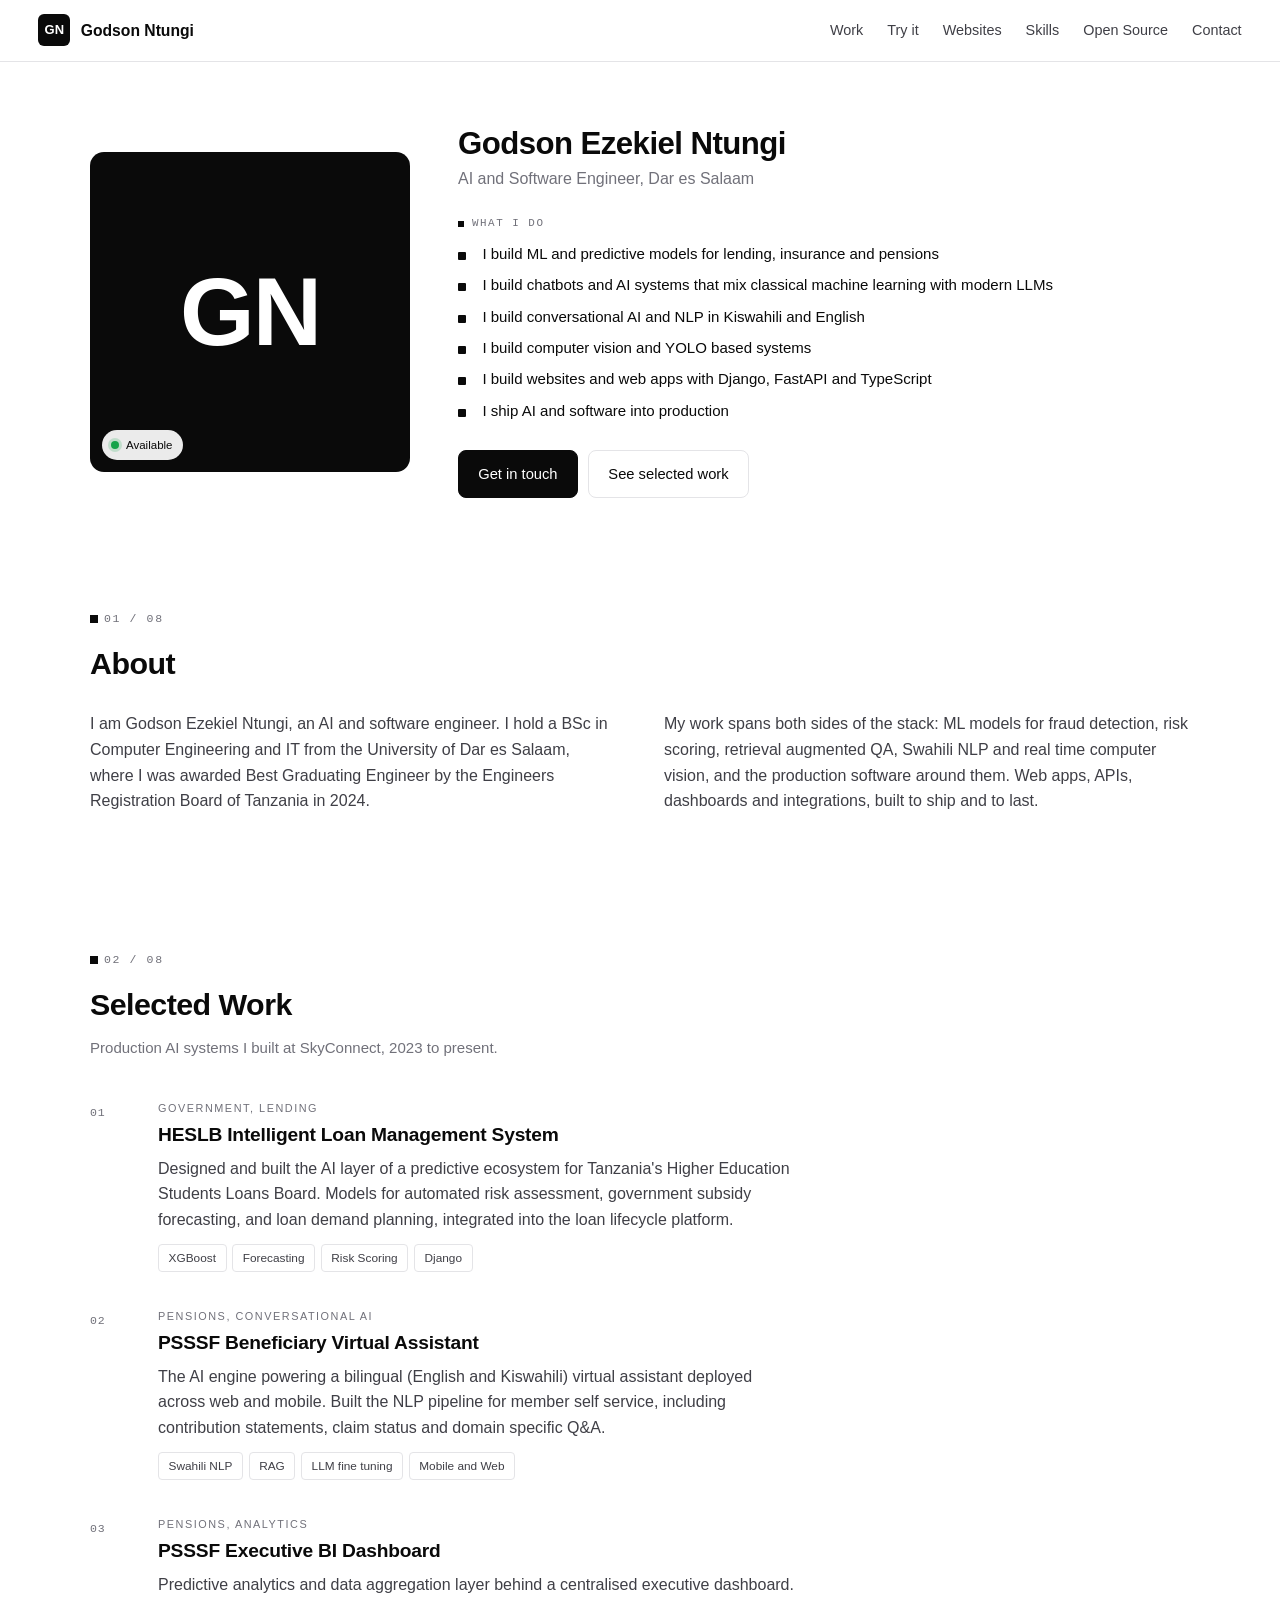
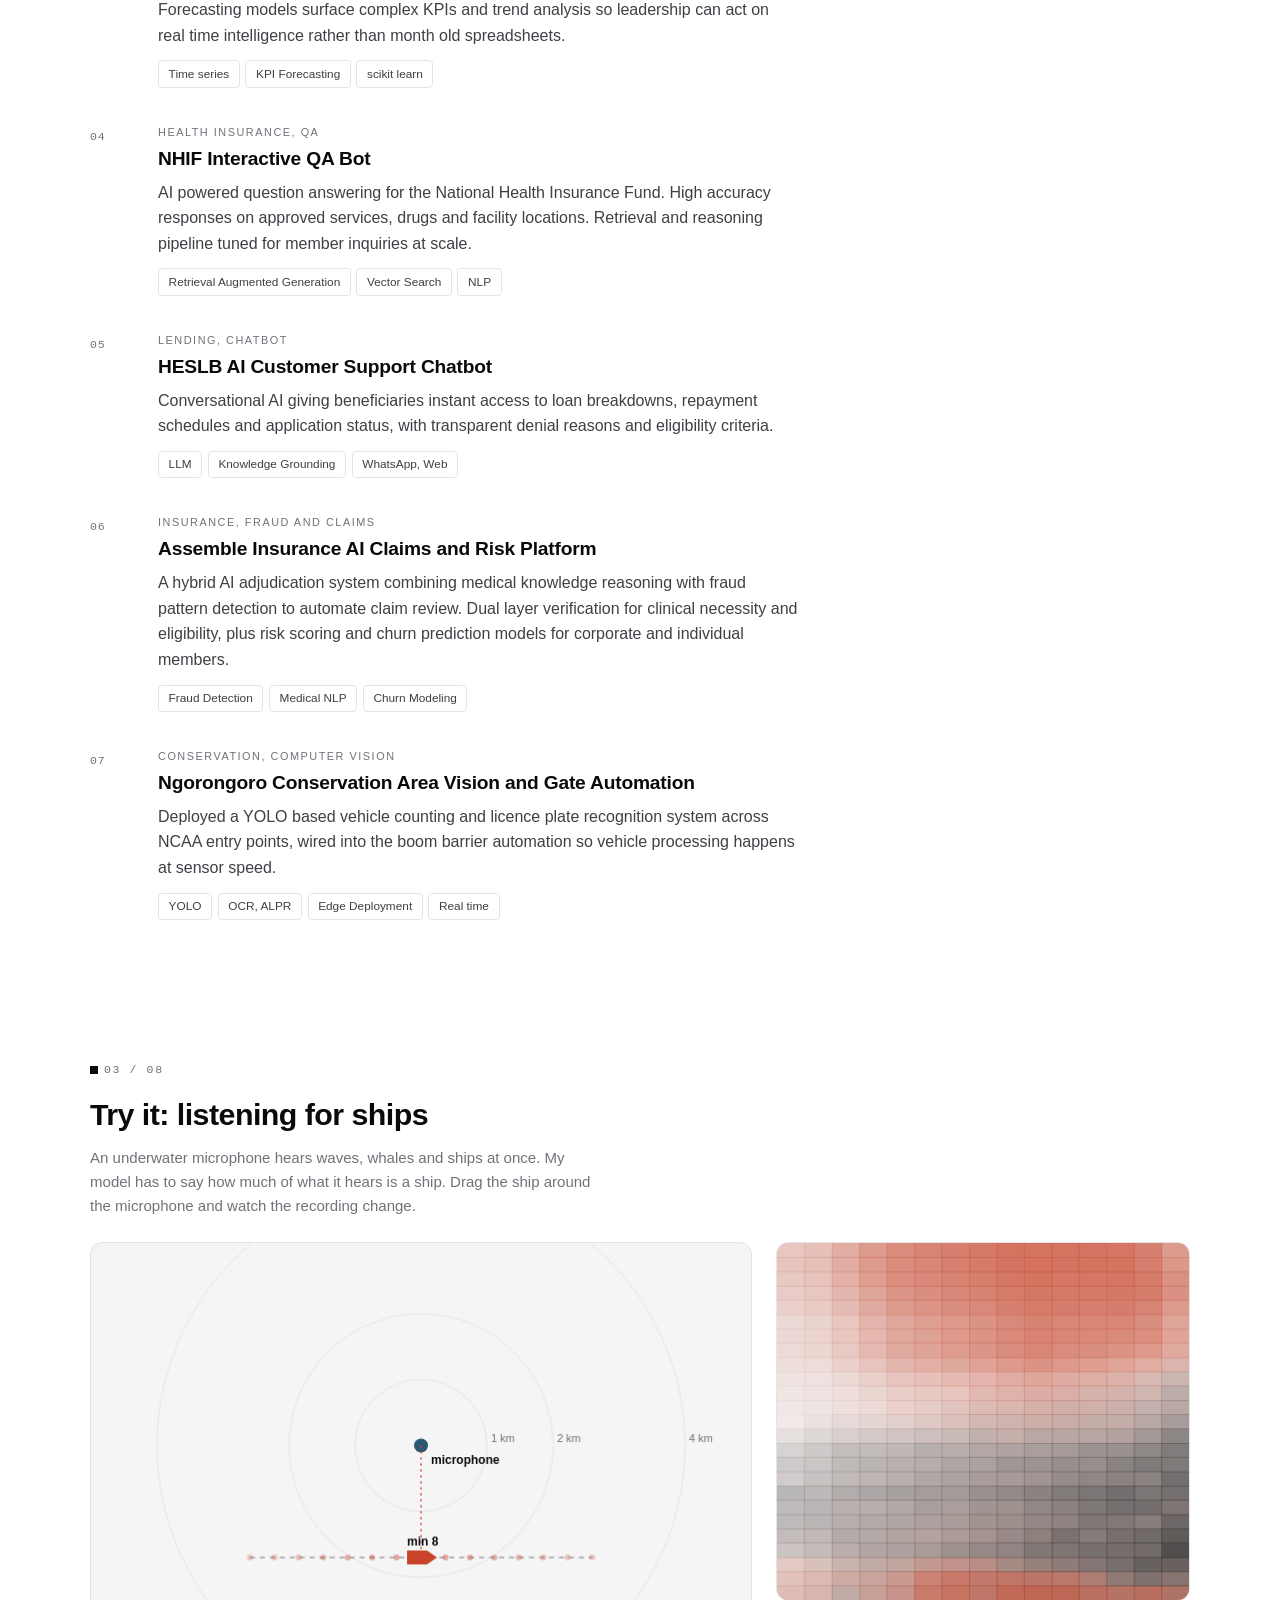
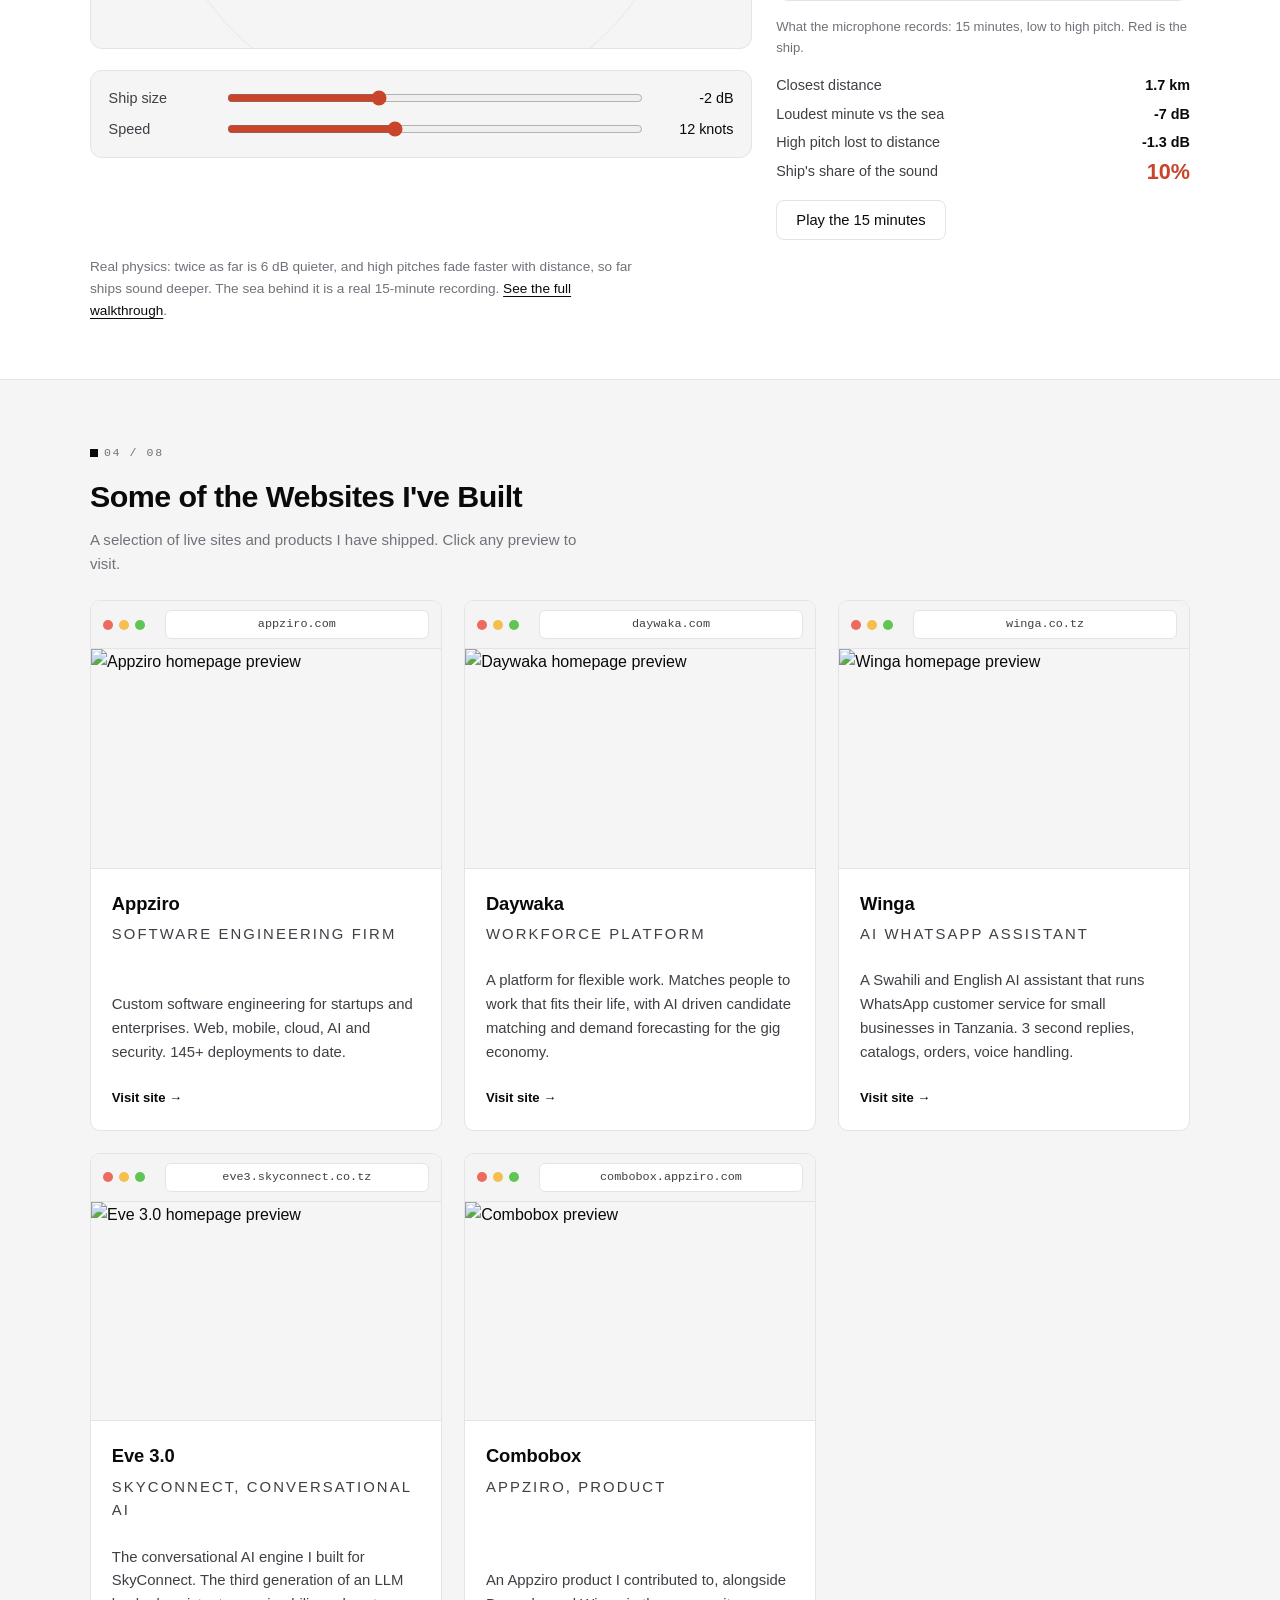
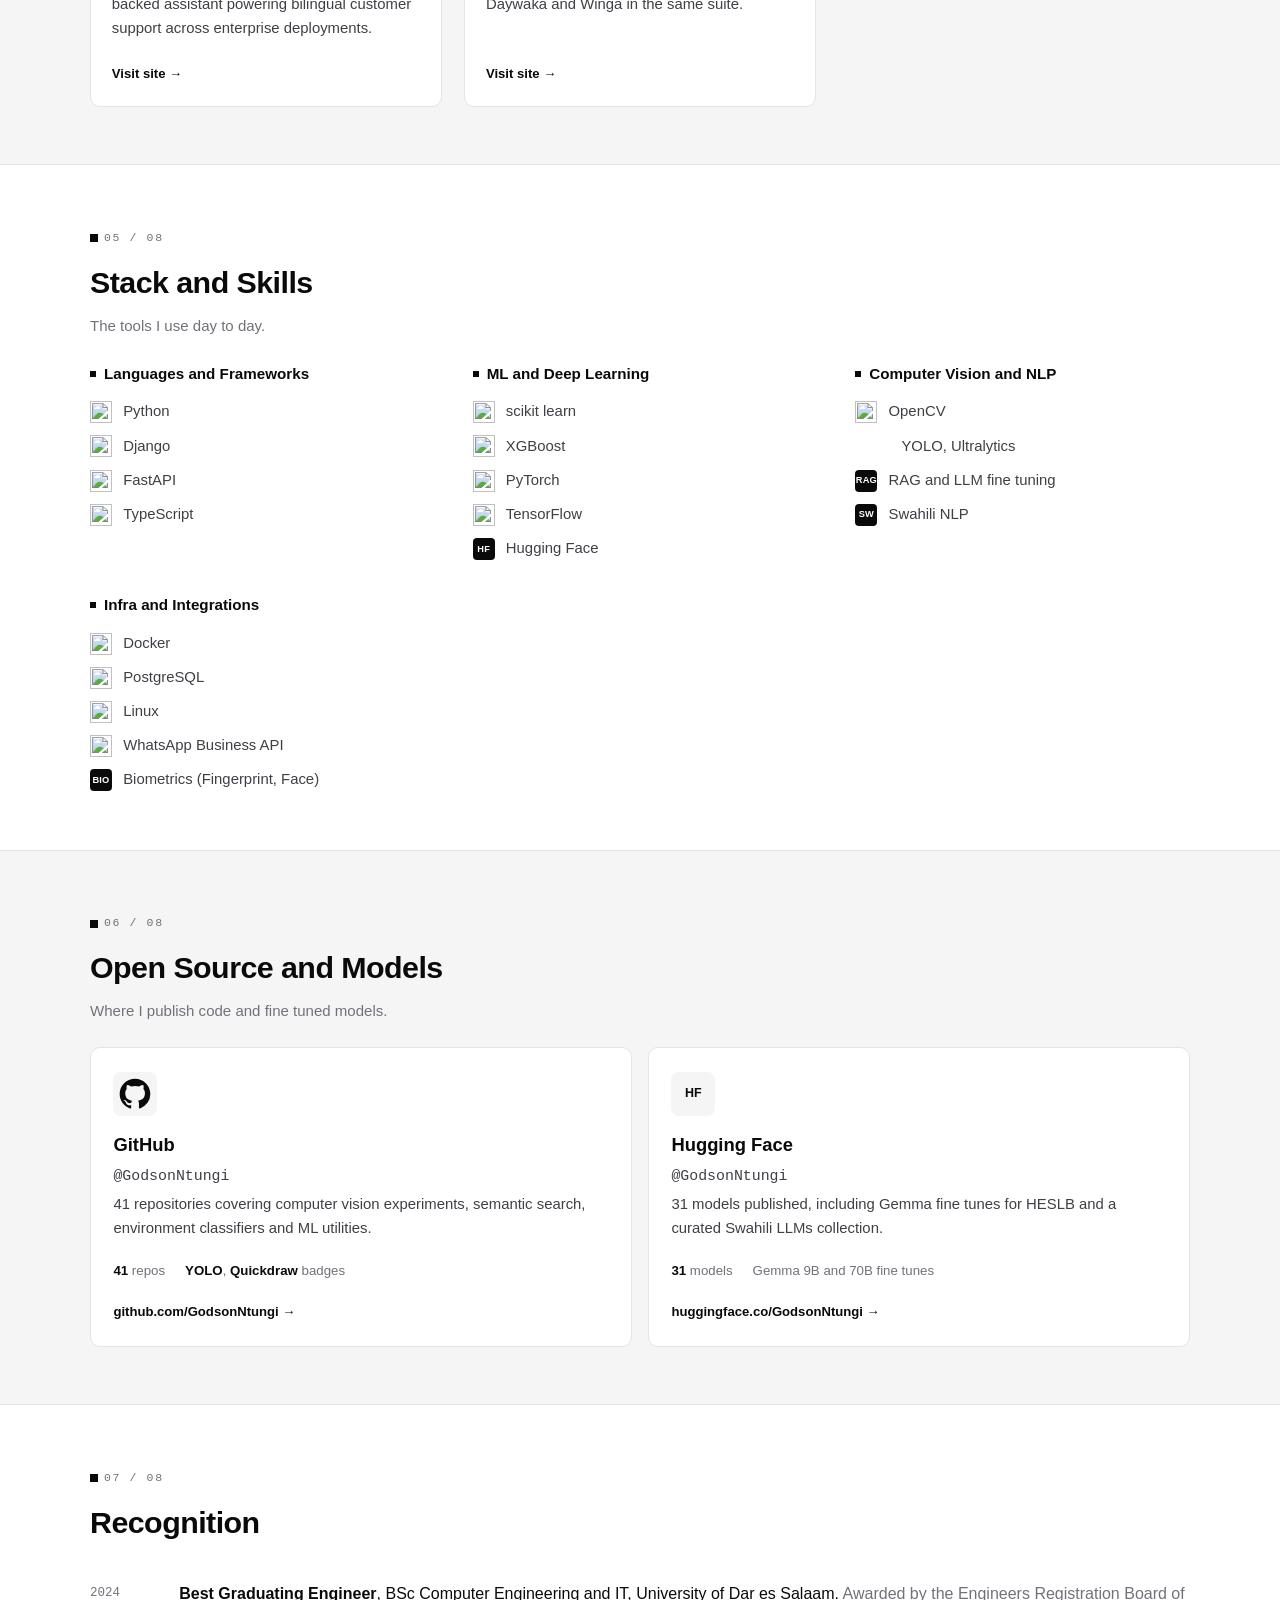
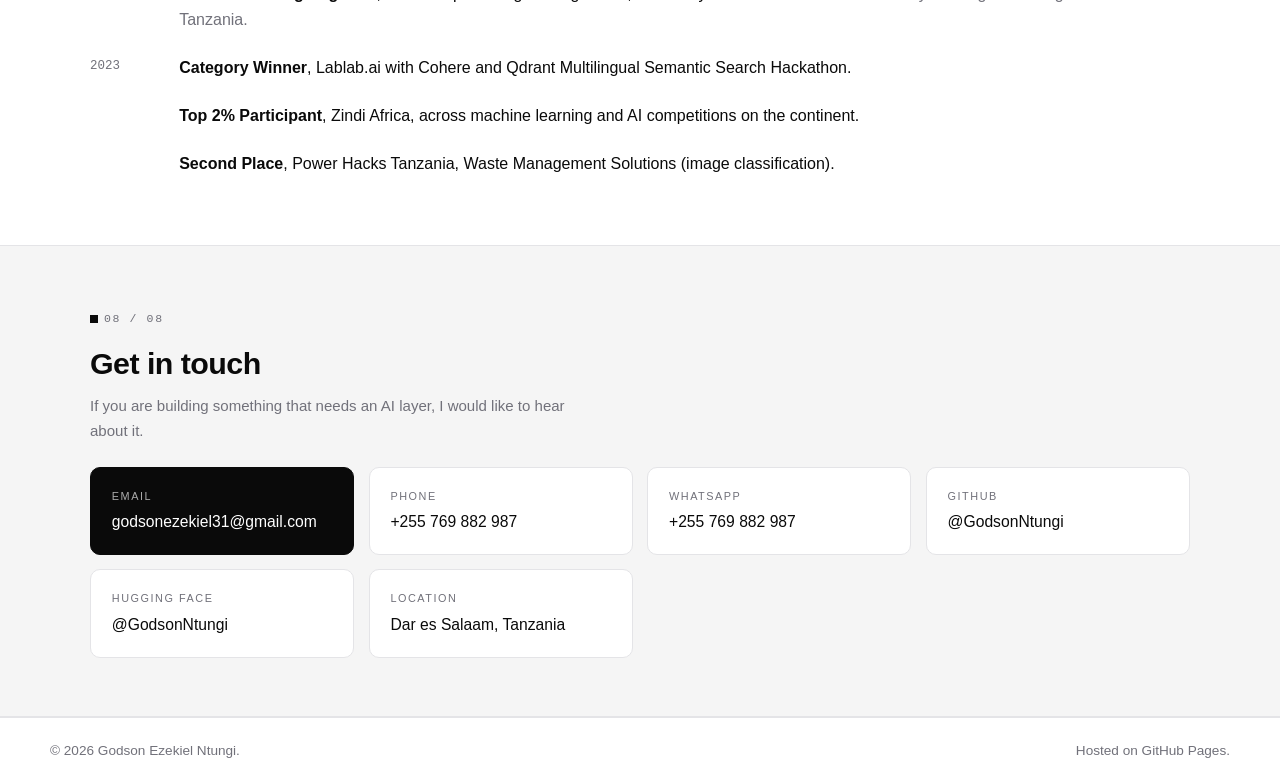
==== commit 6cbd32ec: "Add interactive ship-noise widget and full walkthrough page" ====
--- a/index.html
+++ b/index.html
@@ -23,6 +23,7 @@
   </a>
   <nav class="nav-links" aria-label="Primary">
     <a href="#work">Work</a>
+    <a href="#lab">Try it</a>
     <a href="#sites">Websites</a>
     <a href="#skills">Skills</a>
     <a href="#open-source">Open Source</a>
@@ -71,7 +72,7 @@
   <!-- ABOUT -->
   <section class="section" id="about" aria-labelledby="about-h">
     <div class="section-head">
-      <span class="section-num">01 / 07</span>
+      <span class="section-num">01 / 08</span>
       <h2 id="about-h">About</h2>
     </div>
     <div class="prose two-col">
@@ -87,7 +88,7 @@
   <!-- SELECTED WORK -->
   <section class="section" id="work" aria-labelledby="work-h">
     <div class="section-head">
-      <span class="section-num">02 / 07</span>
+      <span class="section-num">02 / 08</span>
       <h2 id="work-h">Selected Work</h2>
       <p class="section-sub">Production AI systems I built at SkyConnect, 2023 to present.</p>
     </div>
@@ -174,10 +175,40 @@
     </ol>
   </section>
 
+  <!-- LAB: interactive ship-noise widget -->
+  <section class="section" id="lab" aria-labelledby="lab-h">
+    <div class="section-head">
+      <span class="section-num">03 / 08</span>
+      <h2 id="lab-h">Try it: listening for ships</h2>
+      <p class="section-sub">An underwater microphone hears waves, whales and ships at once. My model has to say how much of what it hears is a ship. Drag the ship around the microphone and watch the recording change.</p>
+    </div>
+    <div class="lab">
+      <div class="lab-left">
+        <canvas id="lab-scene" class="lab-scene" tabindex="0" aria-label="Top view of the sea. Drag the ship, or use the arrow keys, to move it around the microphone."></canvas>
+        <div class="lab-controls">
+          <label>Ship size <input id="lab-size" type="range" min="-20" max="30" value="-2"><span id="lab-size-v"></span></label>
+          <label>Speed <input id="lab-speed" type="range" min="4" max="24" value="12"><span id="lab-speed-v"></span></label>
+        </div>
+      </div>
+      <div class="lab-right">
+        <canvas id="lab-grid" class="lab-grid" aria-label="What the microphone records: 15 minutes left to right, low to high pitch bottom to top. Red is the ship."></canvas>
+        <p class="lab-caption">What the microphone records: 15 minutes, low to high pitch. Red is the ship.</p>
+        <dl class="lab-props">
+          <dt>Closest distance</dt><dd id="lab-dmin"></dd>
+          <dt>Loudest minute vs the sea</dt><dd id="lab-loud"></dd>
+          <dt>High pitch lost to distance</dt><dd id="lab-high"></dd>
+          <dt>Ship's share of the sound</dt><dd id="lab-share" class="lab-share"></dd>
+        </dl>
+        <button type="button" class="btn btn-ghost" id="lab-play">Play the 15 minutes</button>
+      </div>
+    </div>
+    <p class="lab-note">Real physics: twice as far is 6 dB quieter, and high pitches fade faster with distance, so far ships sound deeper. The sea behind it is a real 15-minute recording. <a href="play/ships/">See the full walkthrough</a>.</p>
+  </section>
+
   <!-- WEBSITES I'VE BUILT -->
   <section class="section section-tint" id="sites" aria-labelledby="sites-h">
     <div class="section-head">
-      <span class="section-num">03 / 07</span>
+      <span class="section-num">04 / 08</span>
       <h2 id="sites-h">Some of the Websites I've Built</h2>
       <p class="section-sub">A selection of live sites and products I have shipped. Click any preview to visit.</p>
     </div>
@@ -285,7 +316,7 @@
   <!-- SKILLS -->
   <section class="section" id="skills" aria-labelledby="skills-h">
     <div class="section-head">
-      <span class="section-num">04 / 07</span>
+      <span class="section-num">05 / 08</span>
       <h2 id="skills-h">Stack and Skills</h2>
       <p class="section-sub">The tools I use day to day.</p>
     </div>
@@ -340,7 +371,7 @@
   <!-- OPEN SOURCE -->
   <section class="section section-tint" id="open-source" aria-labelledby="os-h">
     <div class="section-head">
-      <span class="section-num">05 / 07</span>
+      <span class="section-num">06 / 08</span>
       <h2 id="os-h">Open Source and Models</h2>
       <p class="section-sub">Where I publish code and fine tuned models.</p>
     </div>
@@ -381,7 +412,7 @@
   <!-- RECOGNITION -->
   <section class="section" id="recognition" aria-labelledby="rec-h">
     <div class="section-head">
-      <span class="section-num">06 / 07</span>
+      <span class="section-num">07 / 08</span>
       <h2 id="rec-h">Recognition</h2>
     </div>
 
@@ -417,7 +448,7 @@
   <!-- CONTACT -->
   <section class="section section-tint" id="contact" aria-labelledby="contact-h">
     <div class="section-head">
-      <span class="section-num">07 / 07</span>
+      <span class="section-num">08 / 08</span>
       <h2 id="contact-h">Get in touch</h2>
       <p class="section-sub">If you are building something that needs an AI layer, I would like to hear about it.</p>
     </div>
@@ -473,5 +504,6 @@
   document.querySelectorAll('.section, .work-item, .site-card, .profile-card').forEach(el => io.observe(el));
 </script>
 
+<script src="lab.js" defer></script>
 </body>
 </html>
--- a/styles.css
+++ b/styles.css
@@ -11,6 +11,8 @@
   --link:      #0A0A0A;
   --max:       1180px;
   --font-sans: -apple-system, BlinkMacSystemFont, "Segoe UI", "Helvetica Neue", Helvetica, Arial, sans-serif;
+  --ship:      #C8442A;
+  --sensor:    #2B5672;
   --font-mono: ui-monospace, SFMono-Regular, "SF Mono", Menlo, Consolas, monospace;
 }
 
@@ -636,3 +638,24 @@
     opacity: 1 !important; transform: none !important;
   }
 }
+
+/* lab: interactive ship-noise widget */
+.lab { display: grid; grid-template-columns: minmax(0, 1.6fr) minmax(0, 1fr); gap: 1.5rem; align-items: start; }
+@media (max-width: 760px) { .lab { grid-template-columns: 1fr; } }
+.lab-scene { width: 100%; aspect-ratio: 520 / 320; background: var(--bg-tint); border: 1px solid var(--rule); border-radius: 12px; touch-action: none; cursor: grab; }
+.lab-scene.is-drag { cursor: grabbing; }
+.lab-scene:focus-visible, .lab-controls input:focus-visible { outline: 2px solid var(--ship); outline-offset: 3px; }
+.lab-controls { margin-top: .8rem; padding: 1rem 1.1rem; background: var(--bg-tint); border: 1px solid var(--rule); border-radius: 12px; }
+.lab-controls label { display: grid; grid-template-columns: 6.5rem 1fr 5rem; gap: .8rem; align-items: center; font-size: .9rem; color: var(--ink-2); }
+.lab-controls label + label { margin-top: .5rem; }
+.lab-controls input { width: 100%; accent-color: var(--ship); }
+.lab-controls span { text-align: right; color: var(--ink); font-variant-numeric: tabular-nums; }
+.lab-grid { width: 100%; aspect-ratio: 15 / 13; border-radius: 12px; border: 1px solid var(--rule); background: var(--bg); }
+.lab-caption { margin: .5rem 0 0; font-size: .82rem; color: var(--muted); }
+.lab-props { display: grid; grid-template-columns: 1fr auto; gap: .35rem 1rem; margin: 1rem 0; font-size: .9rem; }
+.lab-props dt { color: var(--ink-2); }
+.lab-props dd { margin: 0; text-align: right; font-weight: 600; font-variant-numeric: tabular-nums; }
+.lab-props .lab-share { font-size: 1.35rem; color: var(--ship); line-height: 1.1; }
+#lab-play:disabled { opacity: .5; cursor: default; }
+.lab-note { margin: 1rem 0 0; font-size: .85rem; color: var(--muted); max-width: 72ch; }
+.lab-note a { color: var(--ink); text-decoration: underline; text-underline-offset: 3px; }
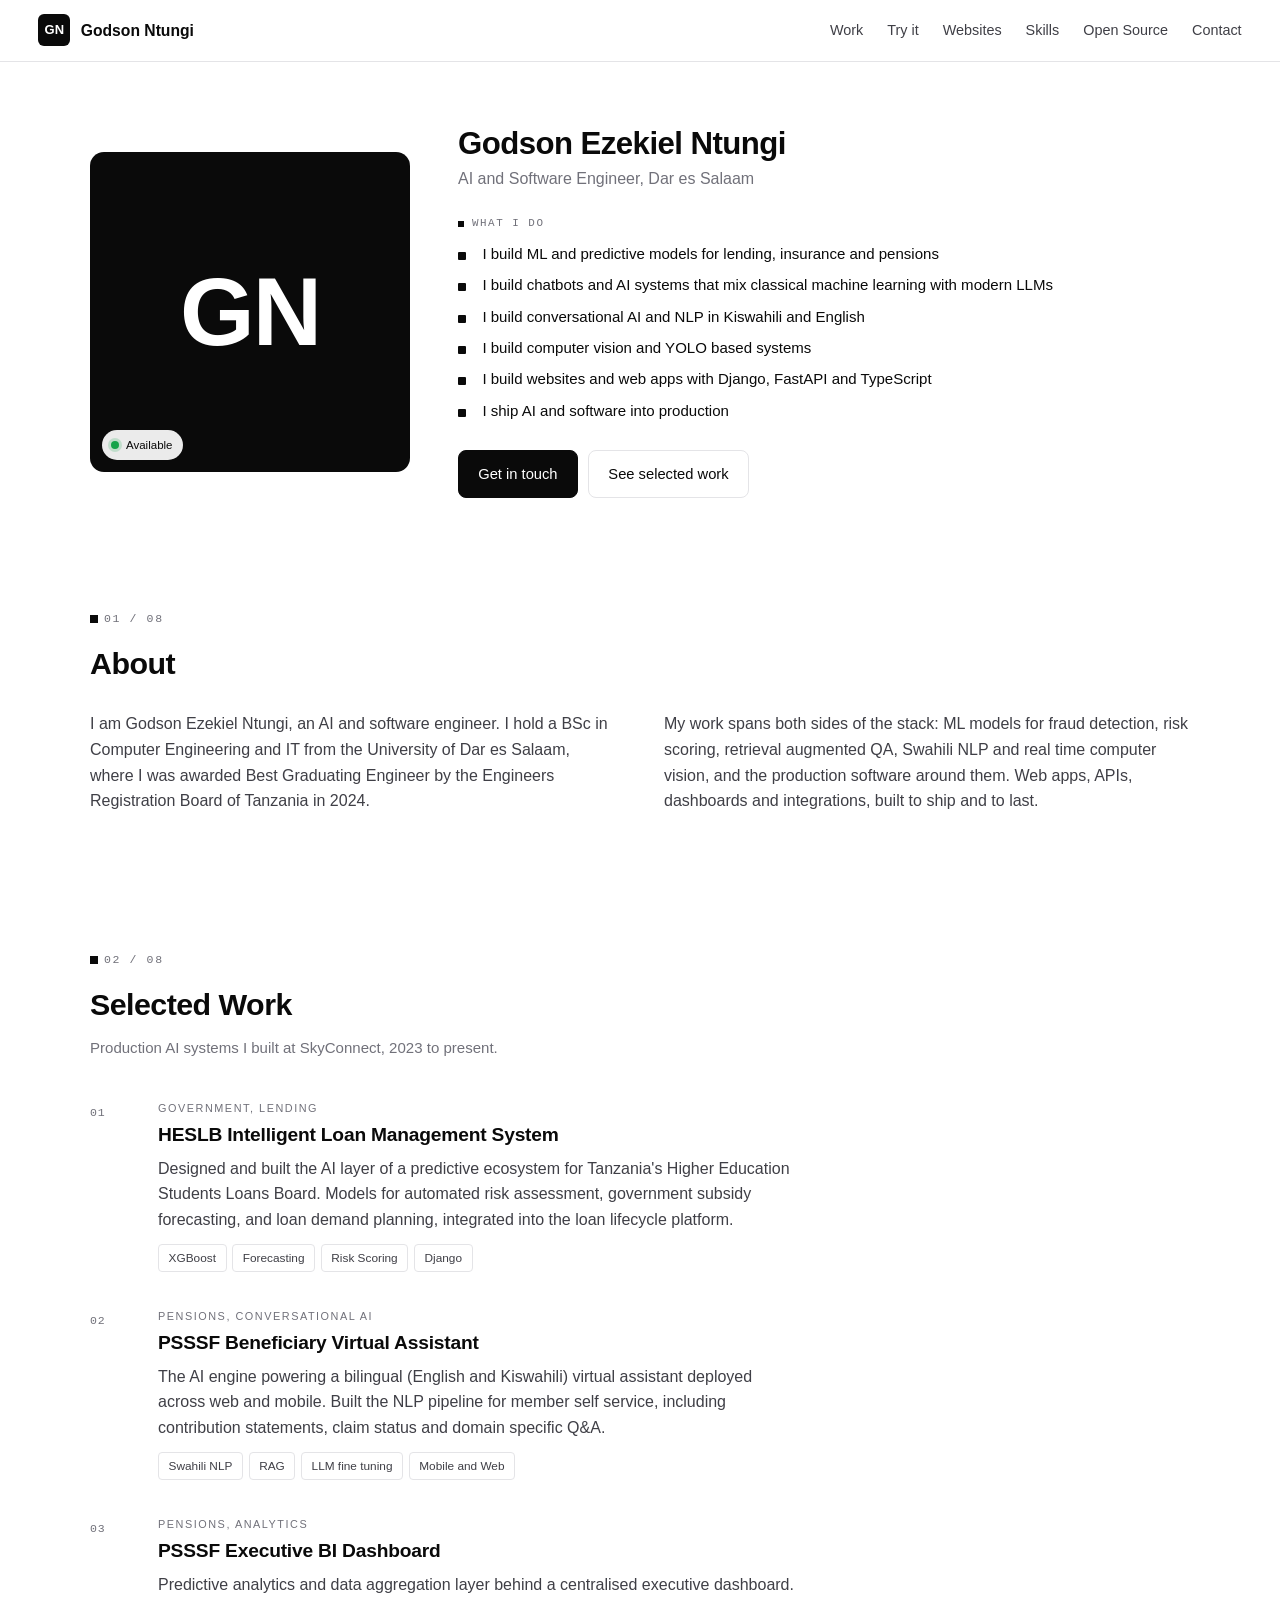
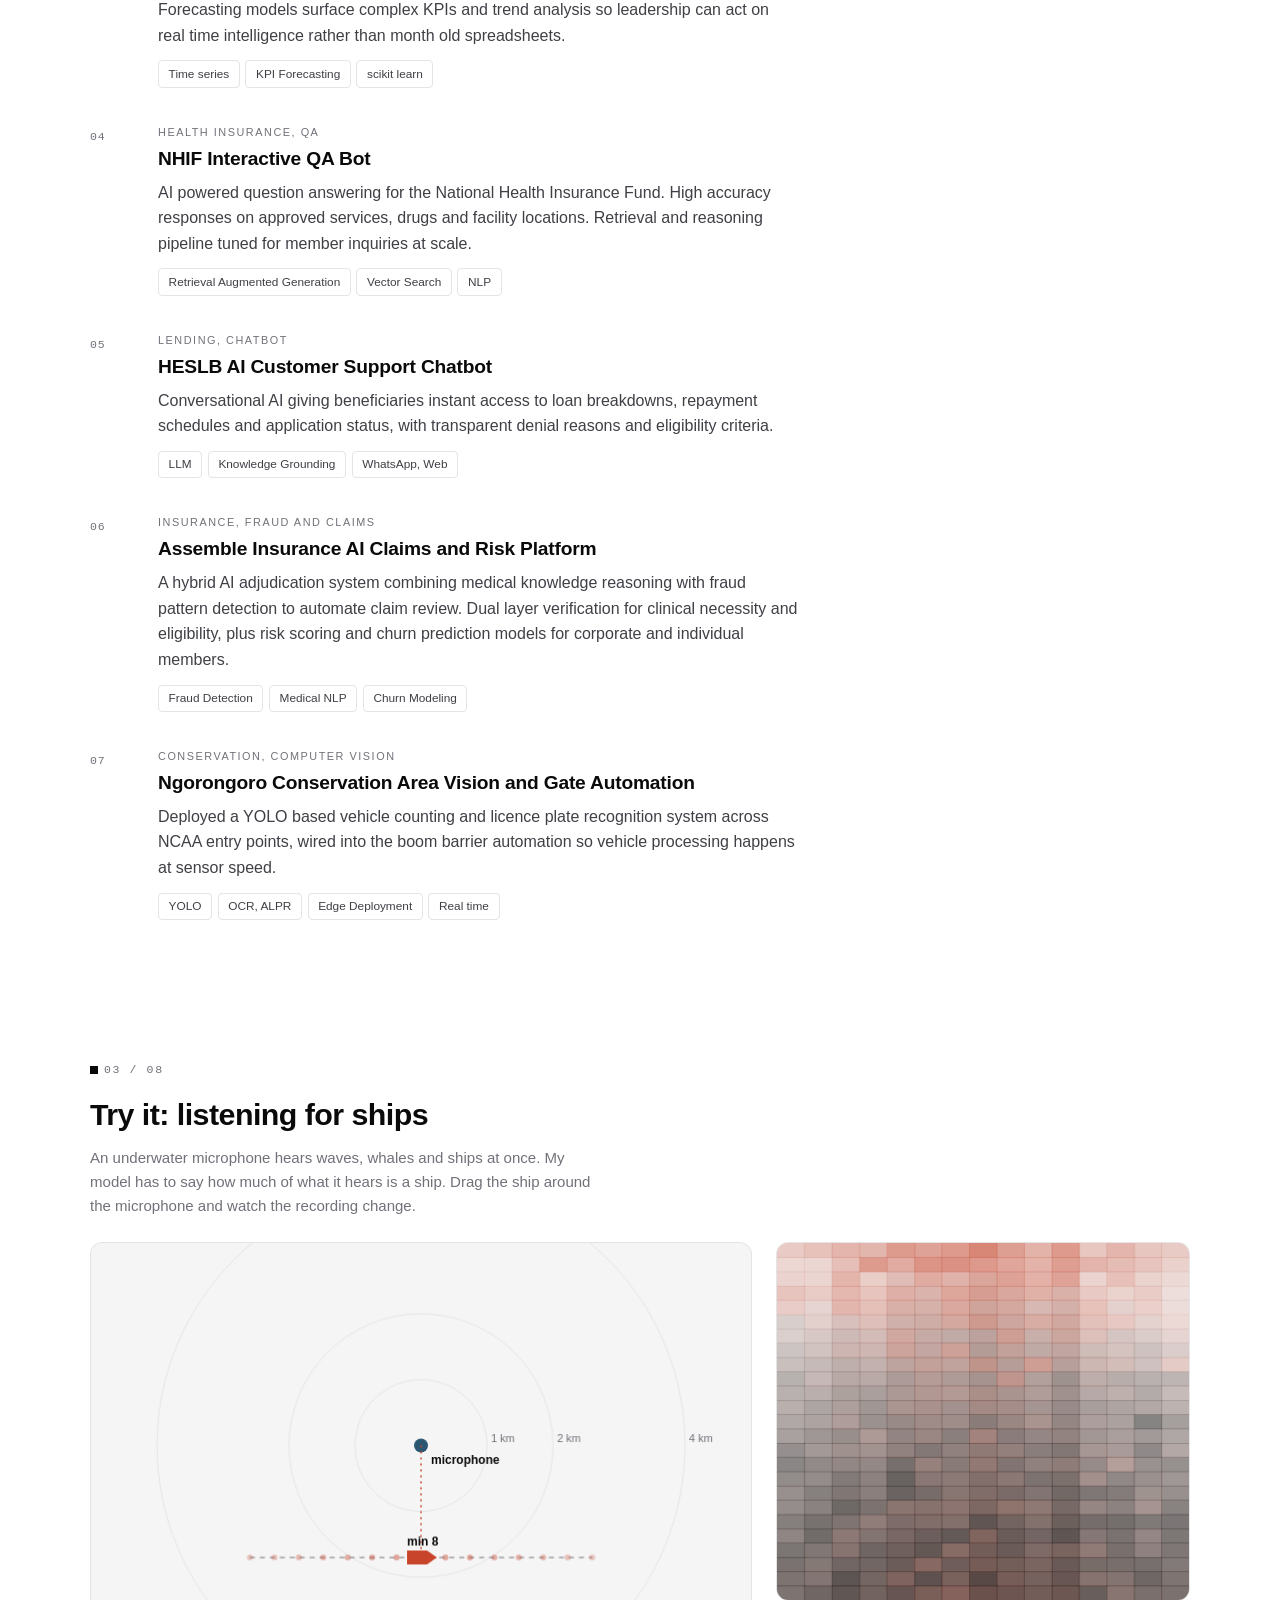
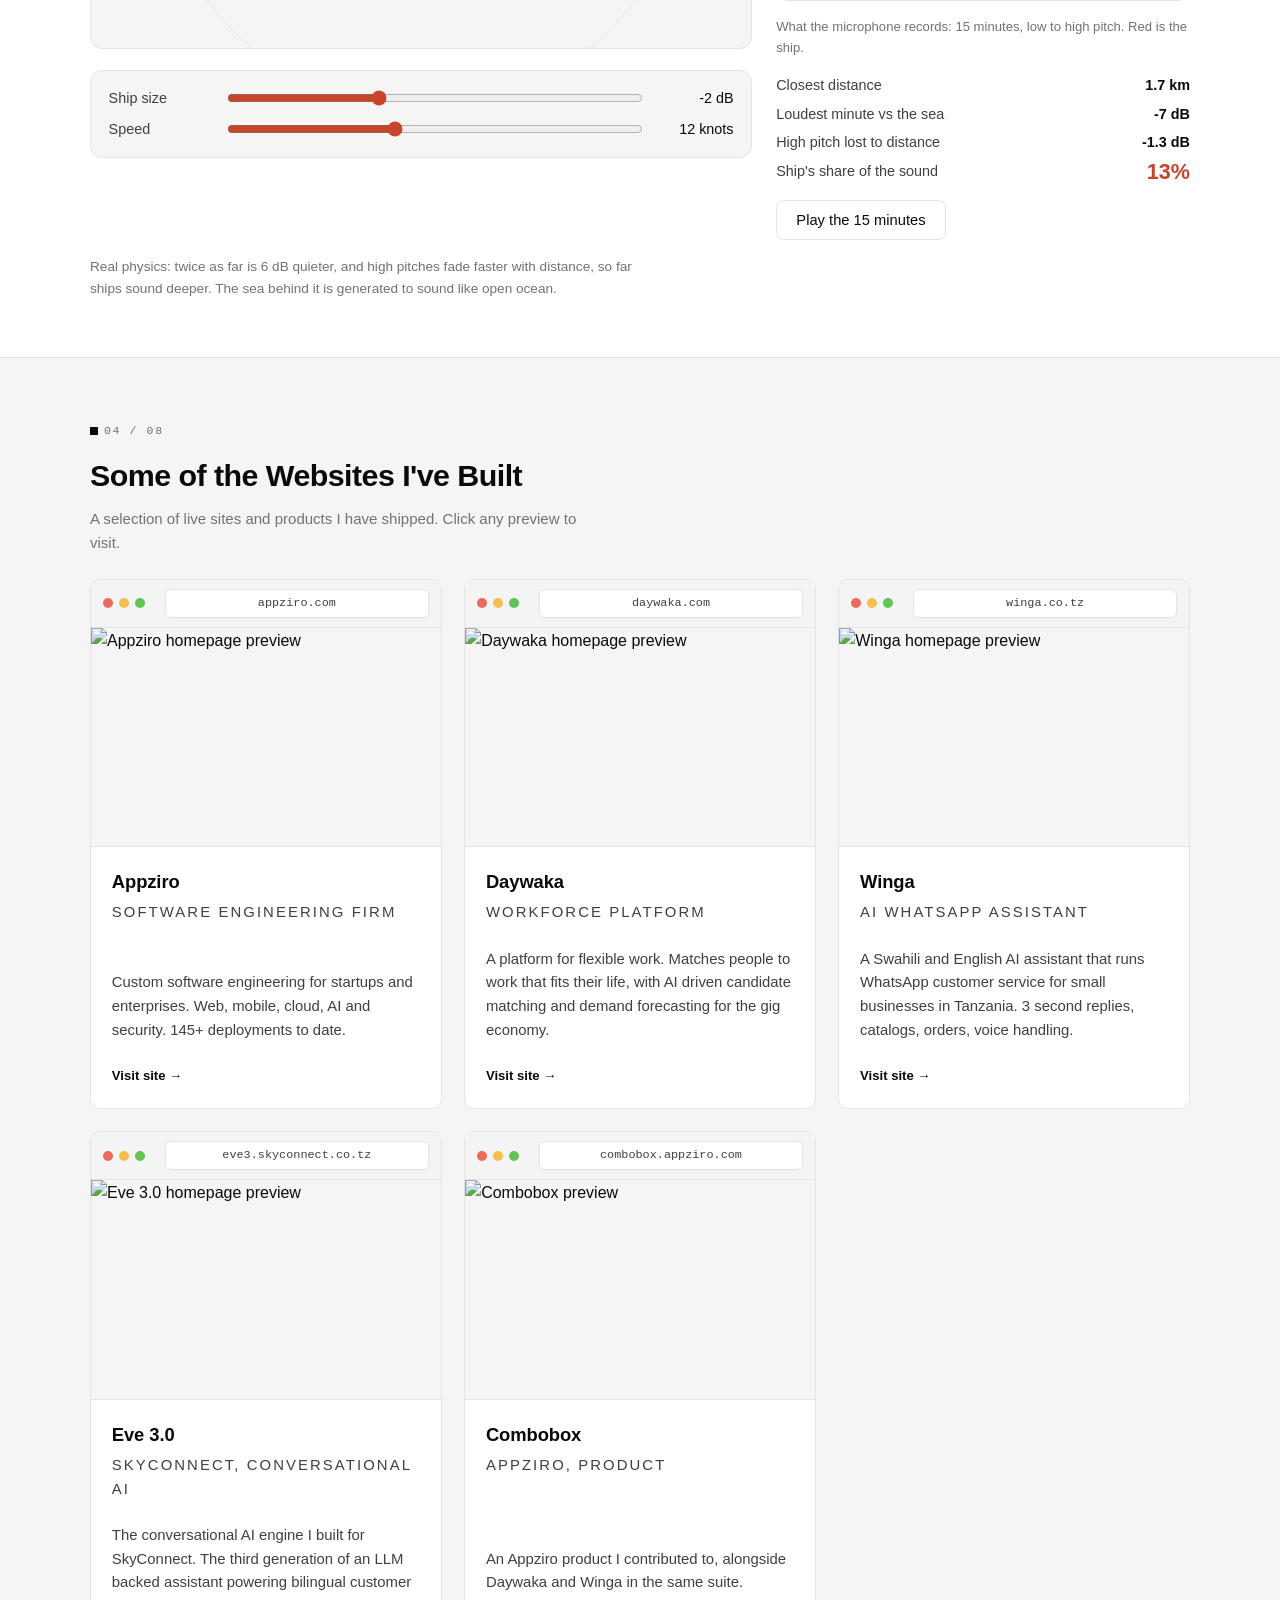
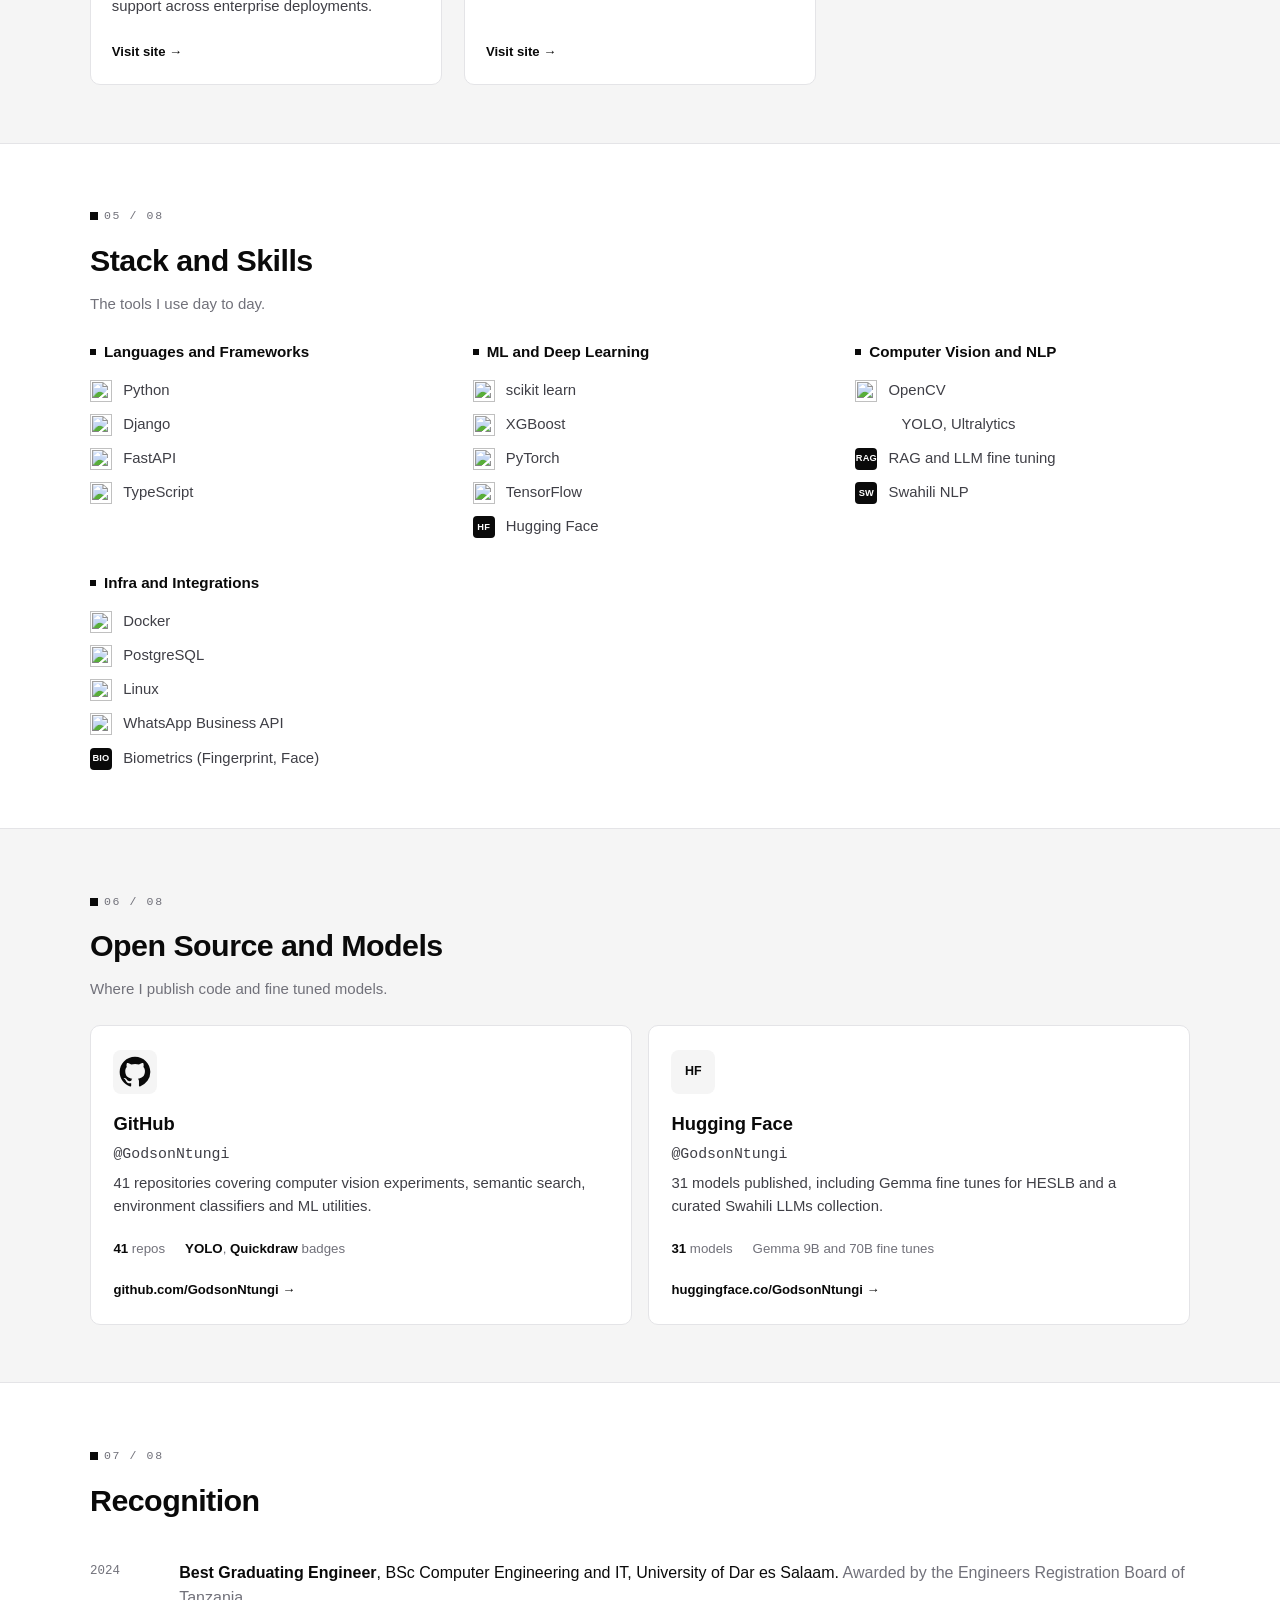
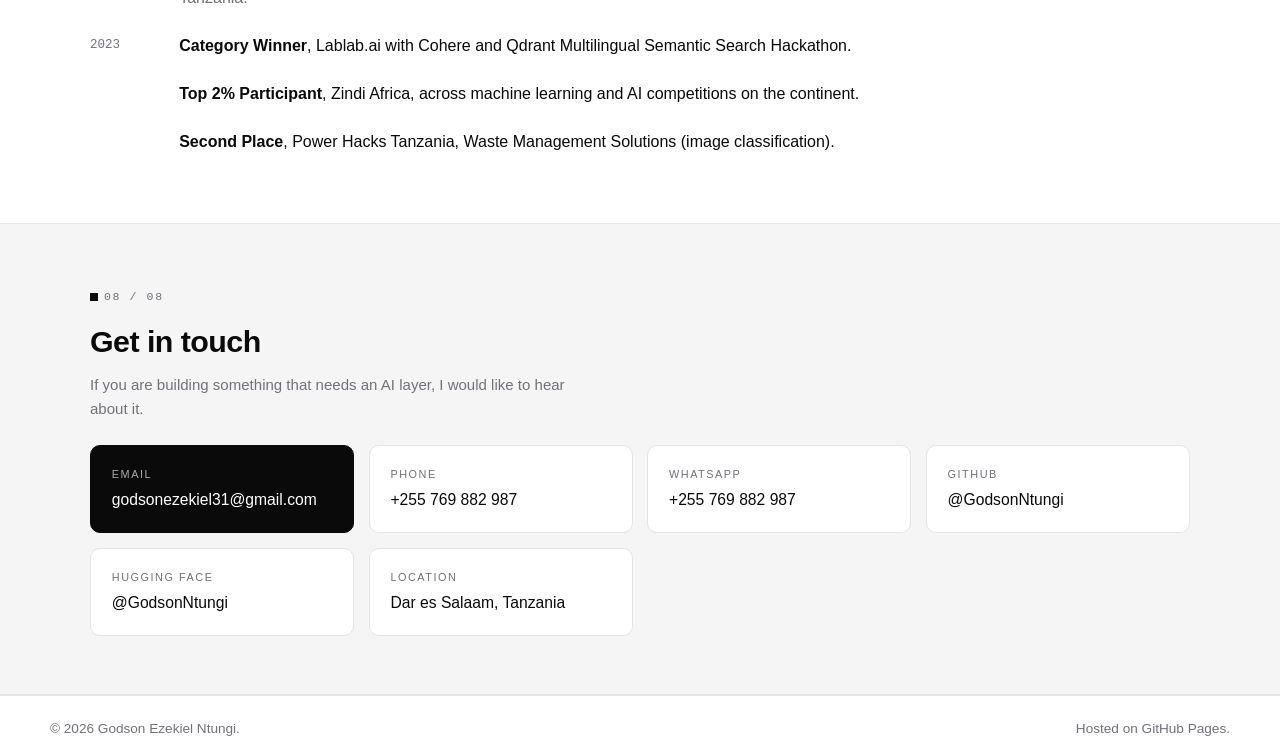
==== commit e91a4282: "Ship widget: use a generated sea, drop the walkthrough page" ====
--- a/index.html
+++ b/index.html
@@ -202,7 +202,7 @@
         <button type="button" class="btn btn-ghost" id="lab-play">Play the 15 minutes</button>
       </div>
     </div>
-    <p class="lab-note">Real physics: twice as far is 6 dB quieter, and high pitches fade faster with distance, so far ships sound deeper. The sea behind it is a real 15-minute recording. <a href="play/ships/">See the full walkthrough</a>.</p>
+    <p class="lab-note">Real physics: twice as far is 6 dB quieter, and high pitches fade faster with distance, so far ships sound deeper. The sea behind it is generated to sound like open ocean.</p>
   </section>
 
   <!-- WEBSITES I'VE BUILT -->
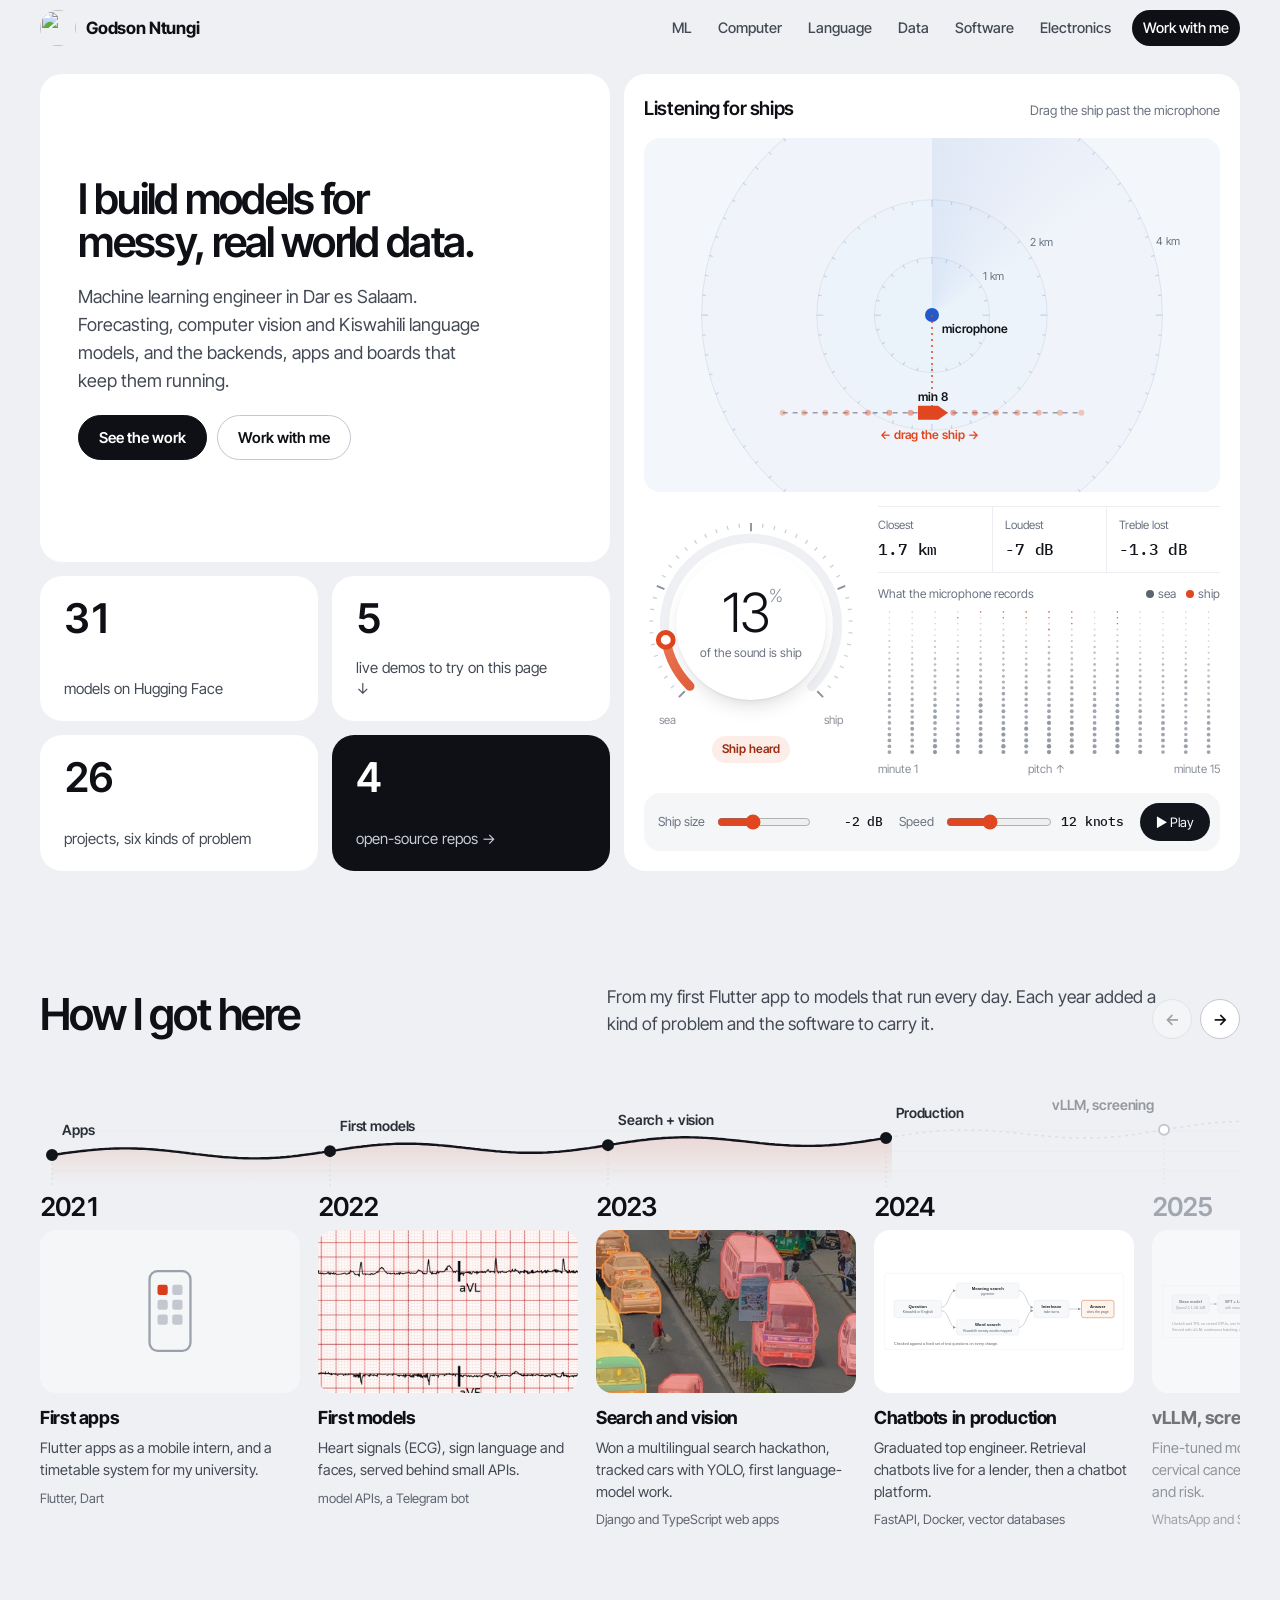
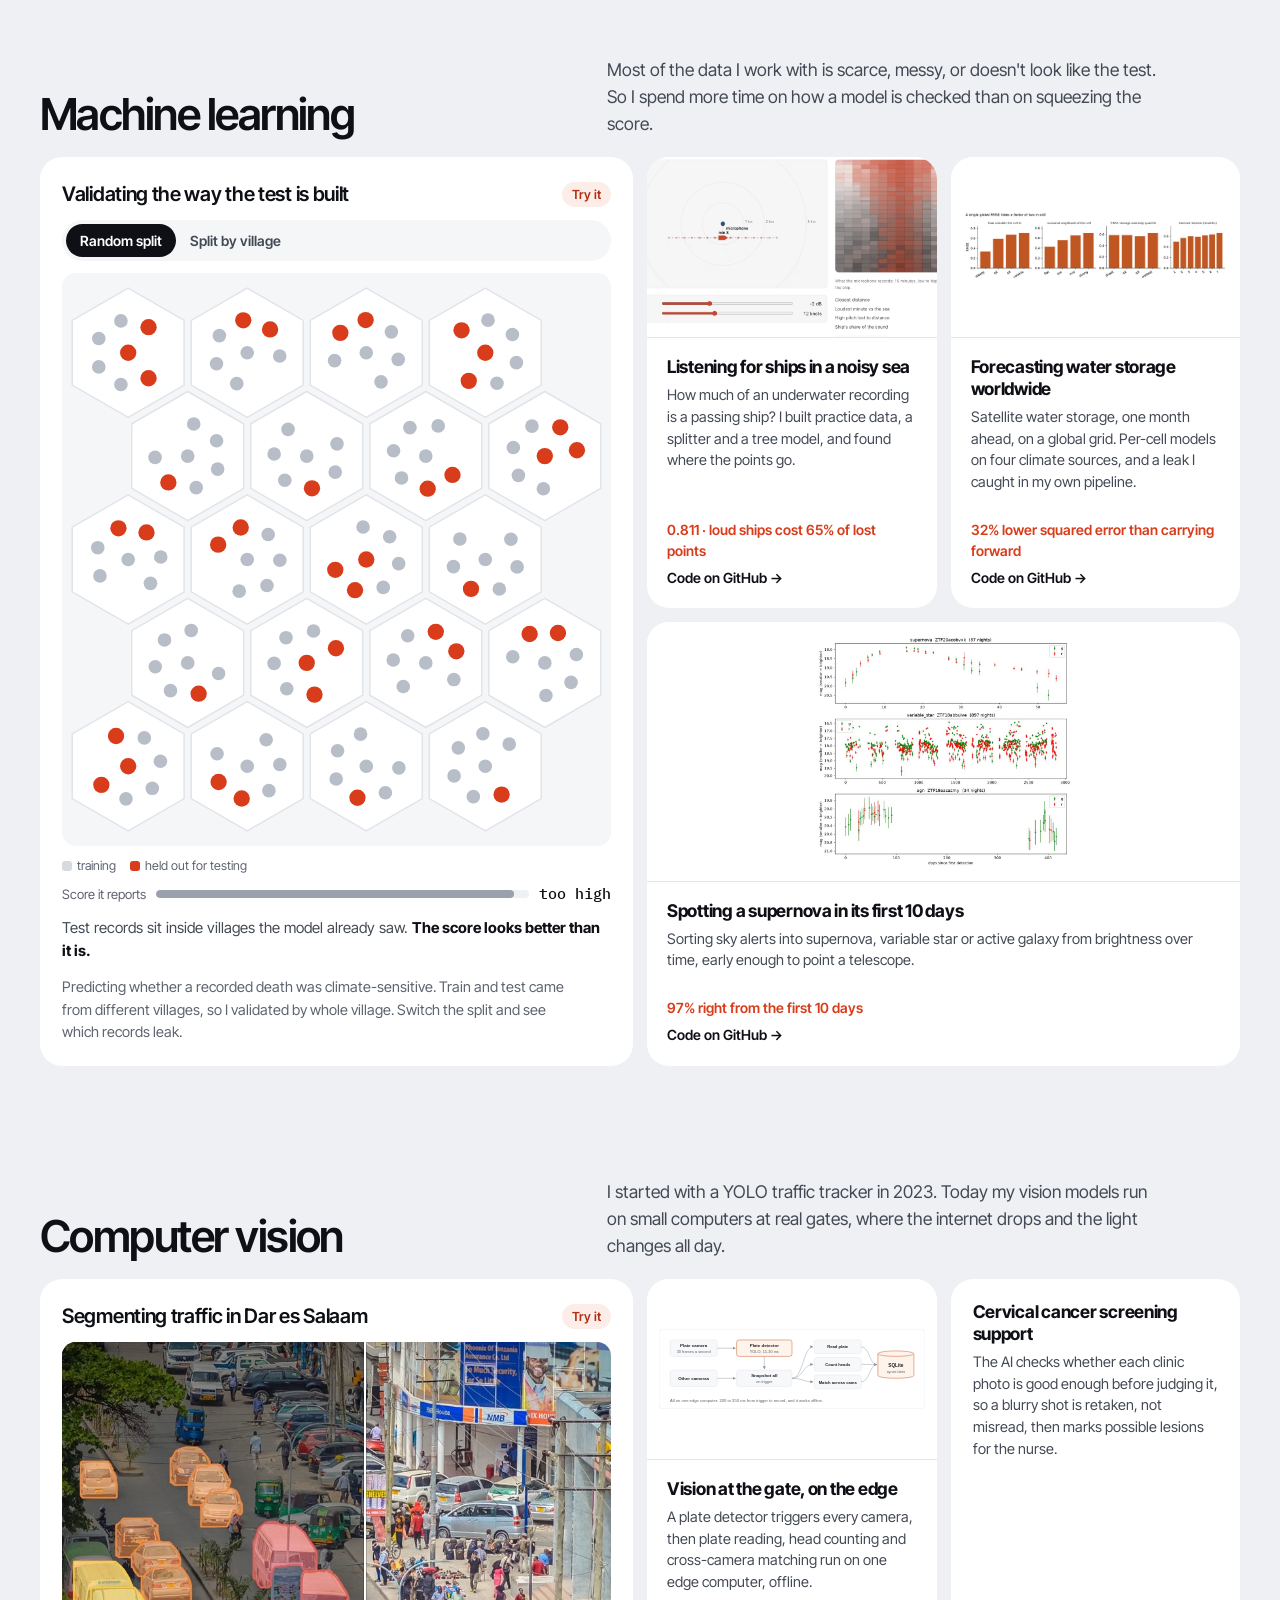
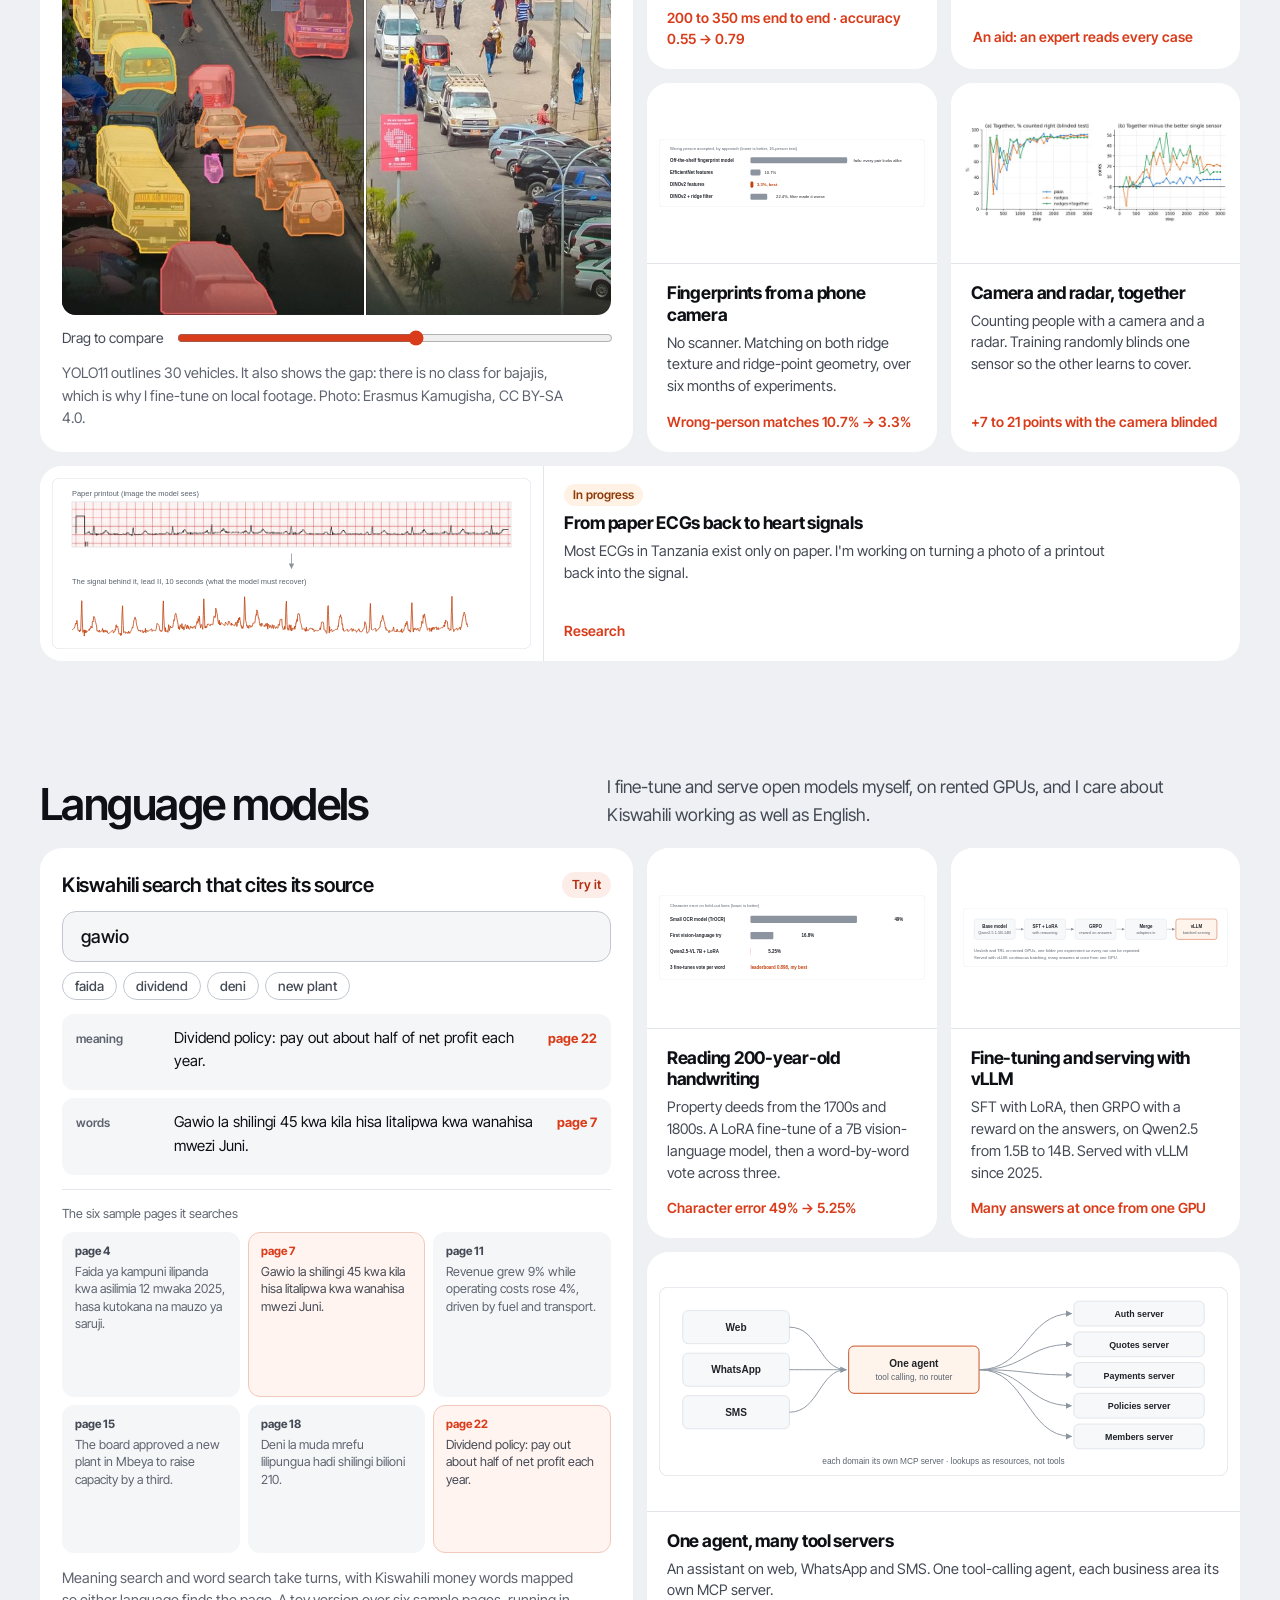
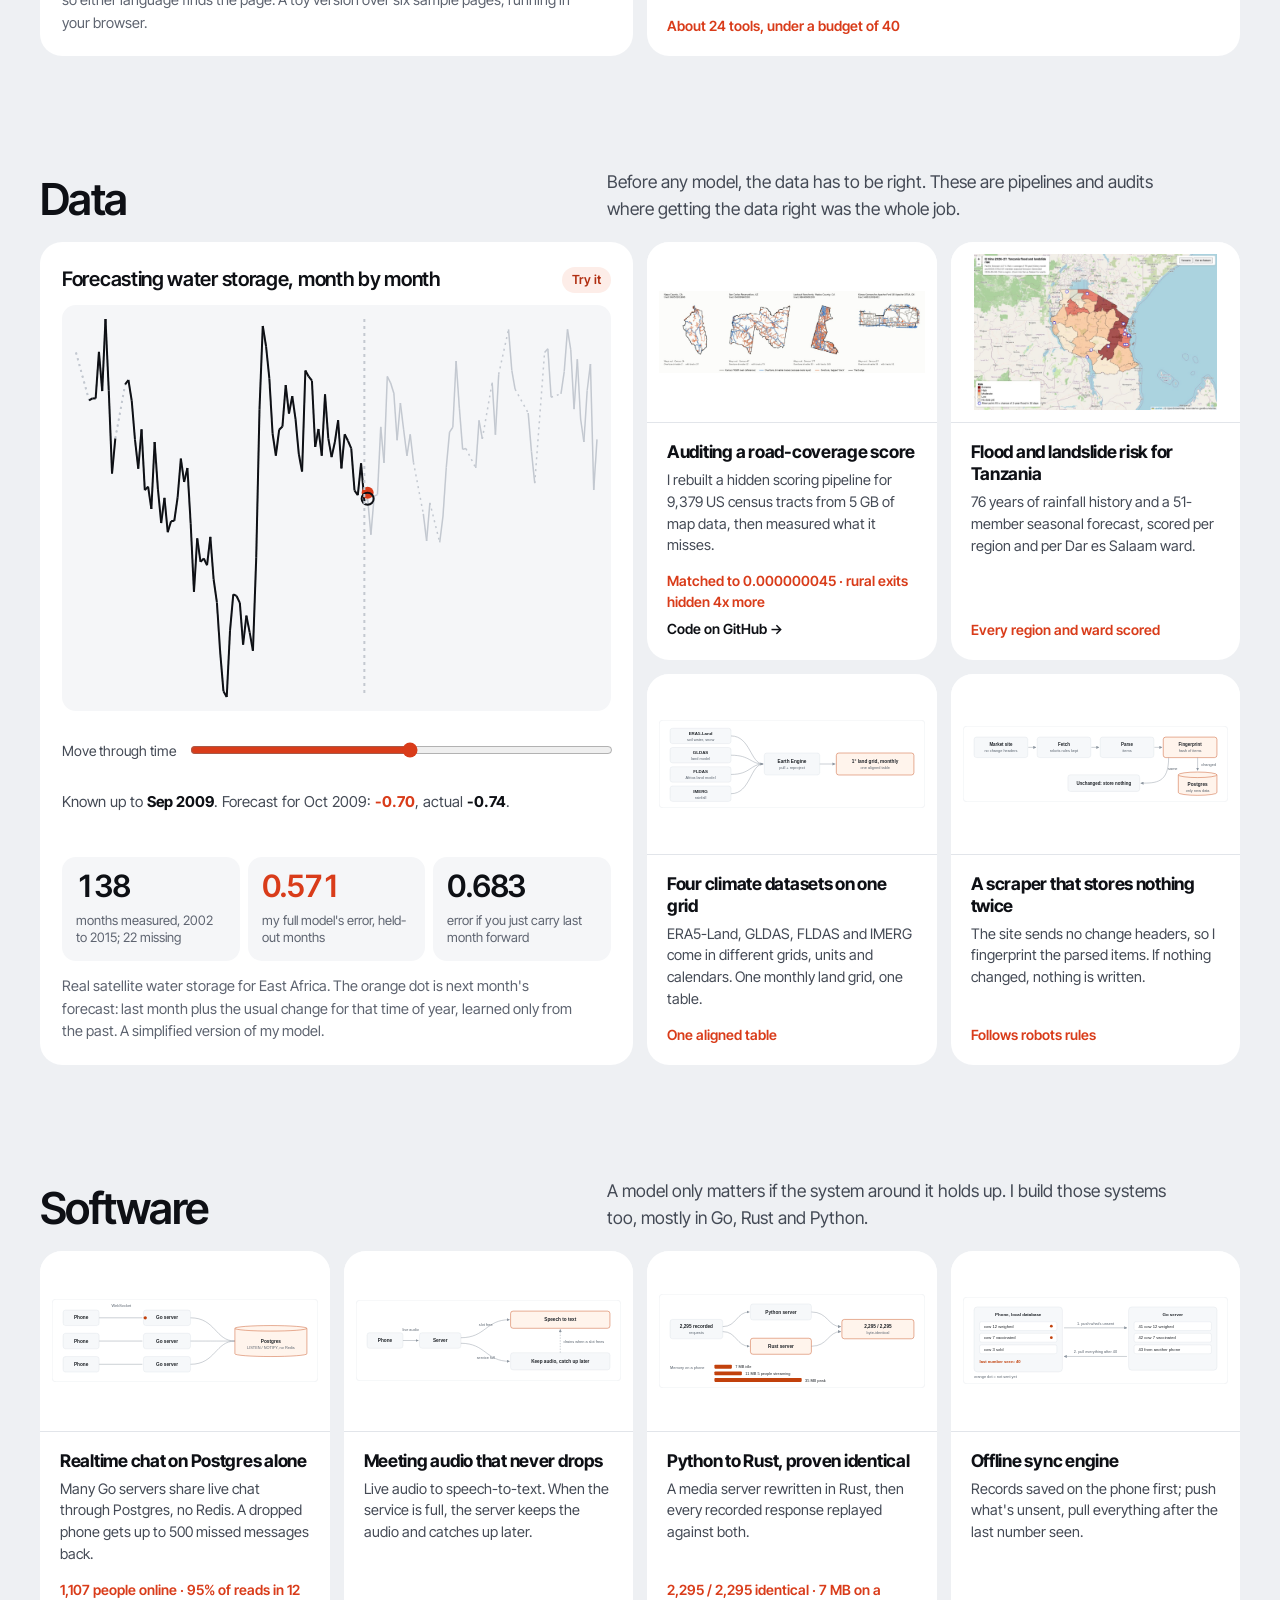
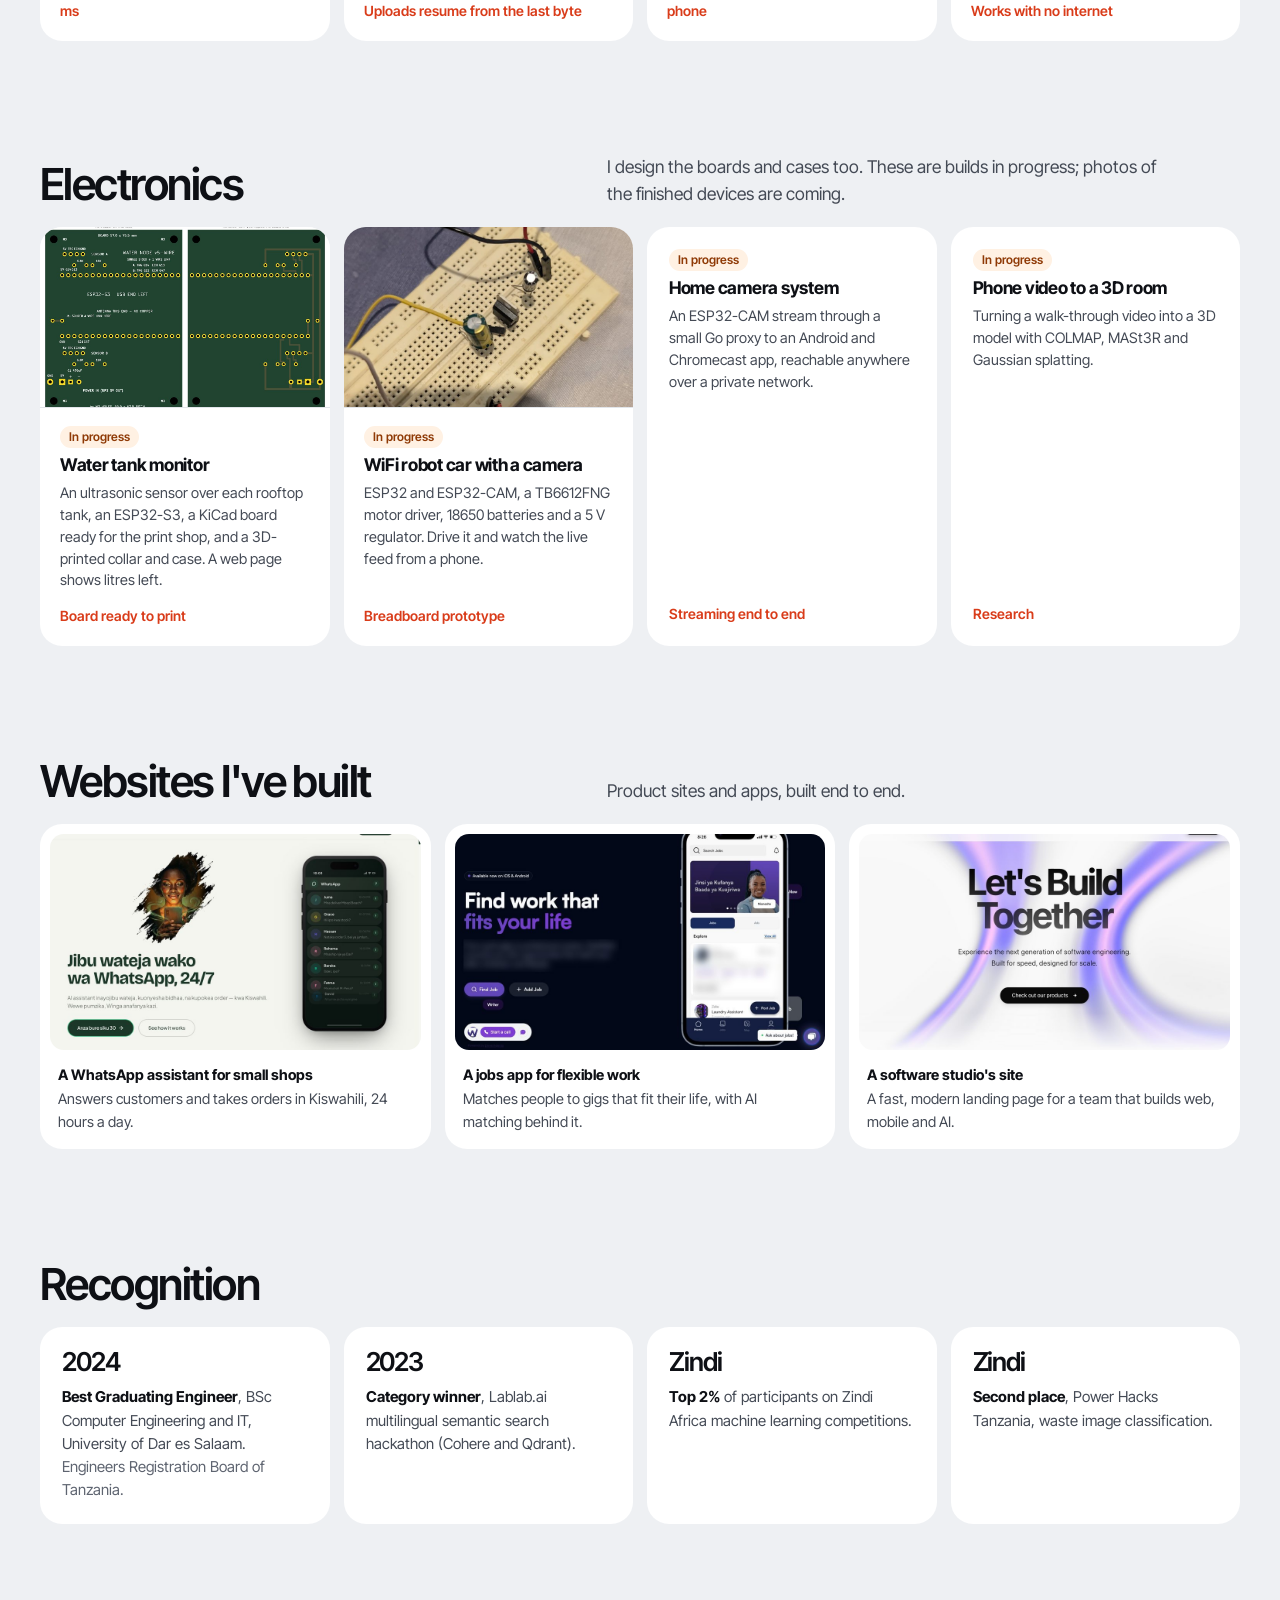
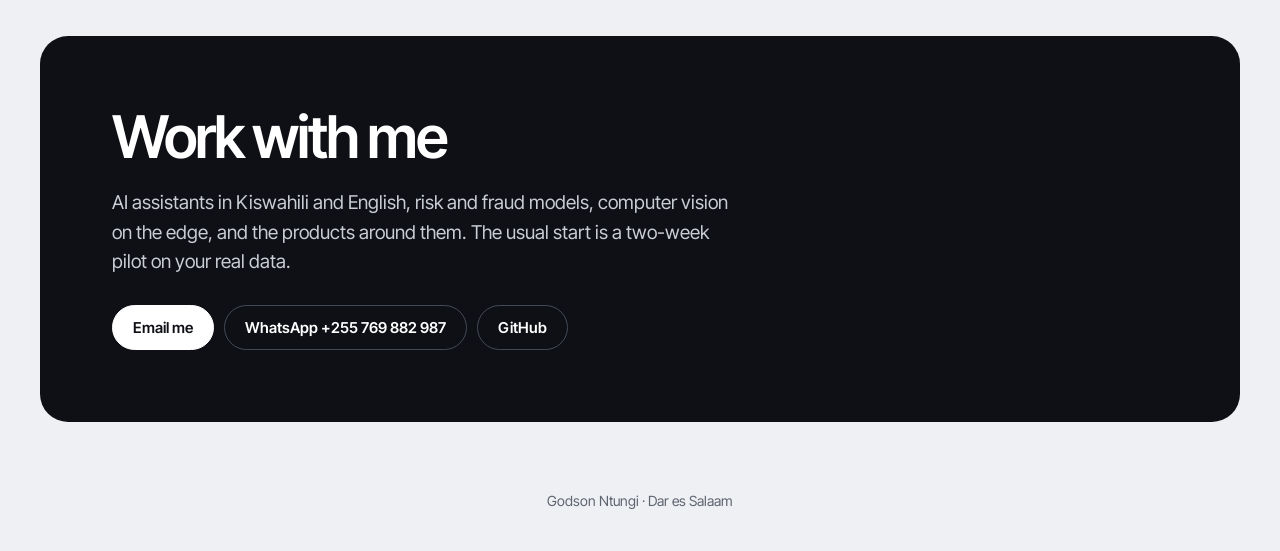
==== commit 5c16fe05: "Redesign: bento home, ship dial, growth timeline, live demos per discipline" ====
--- a/index.html
+++ b/index.html
@@ -1,509 +1,132 @@
-<!doctype html>
-<html lang="en">
-<head>
-<meta charset="utf-8" />
-<meta name="viewport" content="width=device-width, initial-scale=1" />
-<title>Godson Ntungi · AI and Software Engineer</title>
-<meta name="description" content="Godson Ezekiel Ntungi. AI and software engineer based in Dar es Salaam. Machine learning, NLP, computer vision and full stack systems in production." />
-<meta name="author" content="Godson Ezekiel Ntungi" />
-<meta property="og:title" content="Godson Ntungi · AI and Software Engineer" />
-<meta property="og:description" content="AI and software engineer based in Dar es Salaam, Tanzania." />
-<meta property="og:type" content="website" />
-<link rel="icon" href="data:image/svg+xml,%3Csvg xmlns='http://www.w3.org/2000/svg' viewBox='0 0 100 100'%3E%3Crect width='100' height='100' rx='20' fill='%230A0A0A'/%3E%3Ctext x='50' y='66' font-family='-apple-system,sans-serif' font-size='52' fill='%23FFFFFF' text-anchor='middle' font-weight='600'%3EG%3C/text%3E%3C/svg%3E" />
-<link rel="stylesheet" href="styles.css" />
-</head>
-<body>
+<!doctype html><html lang="en"><head><meta charset="utf-8"><meta name="viewport" content="width=device-width, initial-scale=1">
+<title>Godson Ntungi</title><meta name="description" content="Machine learning engineer in Dar es Salaam. Models for messy, real-world data, and the systems that keep them running.">
+<link rel="preconnect" href="https://fonts.googleapis.com"><link rel="preconnect" href="https://fonts.gstatic.com" crossorigin>
+<link href="https://fonts.googleapis.com/css2?family=Inter+Tight:wght@400;500;600;700;800&family=IBM+Plex+Mono:wght@400;500&display=swap" rel="stylesheet">
+<link rel="stylesheet" href="styles.css"><script>document.documentElement.classList.add("js")</script><style>
+.ship { --ship: #E0461F; --ink: #12151B; --muted: #6B7280; --rule: #DDE3EA; --sensor: #2459C9; --sea-tint: #EAF1FA; --font-sans: "Inter Tight", sans-serif;
+  --grid-style: dots; --grid-ink: #5B6472; --sweep: rgb(36 89 201 / .08); }
+.card { gap: 14px; }
+.stage { background: #F3F6FA; }
+.mid { flex: 1; display: grid; grid-template-columns: 214px minmax(0, 1fr); gap: 20px; align-items: stretch; min-height: 0; }
+.dialbox { display: flex; flex-direction: column; align-items: center; justify-content: center; gap: 6px; }
+.dial { position: relative; width: 206px; aspect-ratio: 1; }
+.dial svg { position: absolute; inset: 0; width: 100%; height: 100%; transform: rotate(135deg); overflow: visible; }
+.dial .tk { stroke: #C9CED6; stroke-width: .6; } .dial .tk.big { stroke: #8A909B; stroke-width: .9; }
+.dial .track { stroke: #EEF0F3; }
+.dial .arc { stroke: url(#g); transition: stroke-dashoffset .35s cubic-bezier(.2,.8,.2,1); }
+.dial .knob { fill: #fff; stroke: #E0461F; stroke-width: 2.4; transition: cx .35s cubic-bezier(.2,.8,.2,1), cy .35s cubic-bezier(.2,.8,.2,1); }
+.dial .face { position: absolute; inset: 28px; border-radius: 50%; background: #fff; box-shadow: 0 10px 24px -12px rgb(18 21 27 / .28), 0 1px 2px rgb(18 21 27 / .06); display: grid; place-content: center; text-align: center; }
+.dial .face b { font-size: 54px; font-weight: 300; letter-spacing: -0.05em; line-height: .9; }
+.dial .face b sup { font-size: 18px; color: #8A909B; vertical-align: 30px; margin-left: 1px; }
+.dial .face > span { font-size: 12px; color: #6B7280; margin-top: 6px; }
+.ends { width: 184px; display: flex; justify-content: space-between; font-size: 11.5px; color: #8A909B; margin-top: -22px; }
+.status { font-size: 12px; font-weight: 600; color: #9A2E12; background: #FDEDE8; padding: 4px 10px; border-radius: 999px; }
+.side { display: flex; flex-direction: column; justify-content: center; gap: 12px; min-width: 0; }
+.reads { display: grid; grid-template-columns: repeat(3, 1fr); border-top: 1px solid #ECEEF2; border-bottom: 1px solid #ECEEF2; }
+.reads div { padding: 10px 0 10px 12px; font-size: 11.5px; color: #6B7280; } .reads div:first-child { padding-left: 0; } .reads div + div { border-left: 1px solid #ECEEF2; }
+.reads b { display: block; font-size: 16px; font-weight: 500; color: #12151B; margin-top: 2px; }
+.rec { display: flex; flex-direction: column; gap: 6px; }
+.rec .h { display: flex; justify-content: space-between; font-size: 12px; color: #6B7280; }
+.rec .h i { display: inline-block; width: 8px; height: 8px; border-radius: 50%; margin: 0 4px 0 10px; vertical-align: 0; } .rec .h .sea { background: #5B6472; } .rec .h .shp { background: #E0461F; }
+.lab-grid { aspect-ratio: 15 / 6.4; } .cap { display: flex; justify-content: space-between; font-size: 11.5px; color: #8A909B; }
+.foot { display: grid; grid-template-columns: 1fr 1fr auto; gap: 16px; align-items: center; background: #F5F6F8; border-radius: 16px; padding: 10px 10px 10px 14px; }
+.foot label { display: grid; grid-template-columns: auto 1fr auto; gap: 10px; align-items: center; font-size: 12.5px; color: #6B7280; } .foot b { color: #12151B; font-size: 12.5px; font-weight: 500; min-width: 4rem; text-align: right; }
+.play { border: 0; background: #12151B; color: #fff; border-radius: 999px; padding: 9px 16px; font-weight: 600; font-size: 13px; } .play:hover { background: var(--ship); }
+@media (max-width: 560px) { .mid { grid-template-columns: 1fr; } .foot { grid-template-columns: 1fr; } }
 
-<a class="skip-link" href="#main">Skip to content</a>
+.ship { padding: 0; background: #fff; }
+.ship .card { height: auto; flex: 1; width: 100%; border-radius: inherit; padding: 20px; display: flex; flex-direction: column; gap: 14px; background: #fff; overflow: hidden; }
+.ship .play { font-size: 13px; }
+.ship .head { display: flex; justify-content: space-between; align-items: baseline; gap: 12px; }
+.ship .head h2 { margin: 0; font-size: 19px; font-weight: 600; letter-spacing: -0.02em; } .ship .head p { margin: 0; font-size: 13px; color: #6B7280; }
+@media (max-width: 560px) { .ship .head { flex-direction: column; align-items: flex-start; gap: 2px; } .ship .card { padding: 16px; } .ship .mid { grid-template-columns: 1fr !important; justify-items: center; } .ship .side { width: 100%; } .ship .foot { grid-template-columns: 1fr !important; } .ship .reads b { font-size: 15px; } .ship .rec .h, .ship .cap, .ship .ends, .ship .reads div { font-size: 12.5px !important; } }
+.ship .stage { border-radius: 16px; } .ship input[type=range] { width: 100%; min-width: 0; accent-color: var(--ship); }
+.ship button { font: inherit; cursor: pointer; }
+</style></head><body>
+<a class="skip" href="#main">Skip to content</a>
+<header class="nav"><a class="brand" href="#top"><img class="avatar" src="https://github.com/GodsonNtungi.png?size=120" alt="" width="36" height="36">Godson Ntungi</a>
+<nav aria-label="Sections"><a href="#machine-learning">ML</a><a href="#computer-vision">Computer</a><a href="#language-models">Language</a><a href="#data">Data</a><a href="#software">Software</a><a href="#electronics">Electronics</a><a class="cta" href="#contact">Work with me</a></nav></header>
+<main id="main">
+<section class="hero" id="top">
+  <div class="hero-left">
+  <div class="tile intro rise"><h1>I build models for messy, real world data.</h1>
+    <p>Machine learning engineer in Dar es Salaam. Forecasting, computer vision and Kiswahili language models, and the backends, apps and boards that keep them running.</p>
+    <div class="ctas"><a class="btn solid" href="#machine-learning">See the work</a><a class="btn" href="#contact">Work with me</a></div></div>
 
-<header class="nav" role="banner">
-  <a href="#top" class="brand">
-    <span class="brand-mark">GN</span>
-    <span class="brand-name">Godson Ntungi</span>
-  </a>
-  <nav class="nav-links" aria-label="Primary">
-    <a href="#work">Work</a>
-    <a href="#lab">Try it</a>
-    <a href="#sites">Websites</a>
-    <a href="#skills">Skills</a>
-    <a href="#open-source">Open Source</a>
-    <a href="#contact">Contact</a>
-  </nav>
-</header>
+  <div class="stats">
+    <div class="tile stat rise"><b data-count="31">31</b><span>models on Hugging Face</span></div>
+    <a class="tile stat rise" href="#machine-learning"><b data-count="5">5</b><span>live demos to try on this page ↓</span></a>
+    <div class="tile stat rise"><b data-count="26">26</b><span>projects, six kinds of problem</span></div>
+    <a class="tile stat rise gh" href="https://github.com/GodsonNtungi"><b data-count="4">4</b><span>open-source repos →</span></a>
+  </div>
+  </div>
+  <div class="tile ship rise"><div class="card">
+ <div class="head"><h2>Listening for ships</h2><p>Drag the ship past the microphone</p></div>
+ <div class="stage"><canvas id="lab-scene" class="lab-scene" tabindex="0" aria-label="Sea view. Drag the ship, or use the arrow keys."></canvas><svg class="ticks" viewBox="0 0 520 320" aria-hidden="true"><g stroke="#2459C9" stroke-opacity="0.22" stroke-width="1"><line x1="312.0" y1="160.0" x2="306.0" y2="160.0"/><line x1="310.2" y1="173.5" x2="307.3" y2="172.7"/><line x1="305.0" y1="186.0" x2="302.4" y2="184.5"/><line x1="296.8" y1="196.8" x2="294.6" y2="194.6"/><line x1="286.0" y1="205.0" x2="284.5" y2="202.4"/><line x1="273.5" y1="210.2" x2="272.7" y2="207.3"/><line x1="260.0" y1="212.0" x2="260.0" y2="206.0"/><line x1="246.5" y1="210.2" x2="247.3" y2="207.3"/><line x1="234.0" y1="205.0" x2="235.5" y2="202.4"/><line x1="223.2" y1="196.8" x2="225.4" y2="194.6"/><line x1="215.0" y1="186.0" x2="217.6" y2="184.5"/><line x1="209.8" y1="173.5" x2="212.7" y2="172.7"/><line x1="208.0" y1="160.0" x2="214.0" y2="160.0"/><line x1="209.8" y1="146.5" x2="212.7" y2="147.3"/><line x1="215.0" y1="134.0" x2="217.6" y2="135.5"/><line x1="223.2" y1="123.2" x2="225.4" y2="125.4"/><line x1="234.0" y1="115.0" x2="235.5" y2="117.6"/><line x1="246.5" y1="109.8" x2="247.3" y2="112.7"/><line x1="260.0" y1="108.0" x2="260.0" y2="114.0"/><line x1="273.5" y1="109.8" x2="272.7" y2="112.7"/><line x1="286.0" y1="115.0" x2="284.5" y2="117.6"/><line x1="296.8" y1="123.2" x2="294.6" y2="125.4"/><line x1="305.0" y1="134.0" x2="302.4" y2="135.5"/><line x1="310.2" y1="146.5" x2="307.3" y2="147.3"/><line x1="364.0" y1="160.0" x2="358.0" y2="160.0"/><line x1="362.4" y1="178.1" x2="359.5" y2="177.5"/><line x1="357.7" y1="195.6" x2="354.9" y2="194.5"/><line x1="350.1" y1="212.0" x2="347.5" y2="210.5"/><line x1="339.7" y1="226.8" x2="337.4" y2="224.9"/><line x1="326.8" y1="239.7" x2="324.9" y2="237.4"/><line x1="312.0" y1="250.1" x2="310.5" y2="247.5"/><line x1="295.6" y1="257.7" x2="294.5" y2="254.9"/><line x1="278.1" y1="262.4" x2="277.5" y2="259.5"/><line x1="260.0" y1="264.0" x2="260.0" y2="258.0"/><line x1="241.9" y1="262.4" x2="242.5" y2="259.5"/><line x1="224.4" y1="257.7" x2="225.5" y2="254.9"/><line x1="208.0" y1="250.1" x2="209.5" y2="247.5"/><line x1="193.2" y1="239.7" x2="195.1" y2="237.4"/><line x1="180.3" y1="226.8" x2="182.6" y2="224.9"/><line x1="169.9" y1="212.0" x2="172.5" y2="210.5"/><line x1="162.3" y1="195.6" x2="165.1" y2="194.5"/><line x1="157.6" y1="178.1" x2="160.5" y2="177.5"/><line x1="156.0" y1="160.0" x2="162.0" y2="160.0"/><line x1="157.6" y1="141.9" x2="160.5" y2="142.5"/><line x1="162.3" y1="124.4" x2="165.1" y2="125.5"/><line x1="169.9" y1="108.0" x2="172.5" y2="109.5"/><line x1="180.3" y1="93.2" x2="182.6" y2="95.1"/><line x1="193.2" y1="80.3" x2="195.1" y2="82.6"/><line x1="208.0" y1="69.9" x2="209.5" y2="72.5"/><line x1="224.4" y1="62.3" x2="225.5" y2="65.1"/><line x1="241.9" y1="57.6" x2="242.5" y2="60.5"/><line x1="260.0" y1="56.0" x2="260.0" y2="62.0"/><line x1="278.1" y1="57.6" x2="277.5" y2="60.5"/><line x1="295.6" y1="62.3" x2="294.5" y2="65.1"/><line x1="312.0" y1="69.9" x2="310.5" y2="72.5"/><line x1="326.8" y1="80.3" x2="324.9" y2="82.6"/><line x1="339.7" y1="93.2" x2="337.4" y2="95.1"/><line x1="350.1" y1="108.0" x2="347.5" y2="109.5"/><line x1="357.7" y1="124.4" x2="354.9" y2="125.5"/><line x1="362.4" y1="141.9" x2="359.5" y2="142.5"/><line x1="468.0" y1="160.0" x2="462.0" y2="160.0"/><line x1="467.2" y1="178.1" x2="464.2" y2="177.9"/><line x1="464.8" y1="196.1" x2="461.9" y2="195.6"/><line x1="460.9" y1="213.8" x2="458.0" y2="213.1"/><line x1="455.5" y1="231.1" x2="452.6" y2="230.1"/><line x1="448.5" y1="247.9" x2="445.8" y2="246.6"/><line x1="440.1" y1="264.0" x2="437.5" y2="262.5"/><line x1="430.4" y1="279.3" x2="427.9" y2="277.6"/><line x1="419.3" y1="293.7" x2="417.0" y2="291.8"/><line x1="407.1" y1="307.1" x2="405.0" y2="305.0"/><line x1="393.7" y1="319.3" x2="391.8" y2="317.0"/><line x1="379.3" y1="330.4" x2="377.6" y2="327.9"/><line x1="364.0" y1="340.1" x2="362.5" y2="337.5"/><line x1="347.9" y1="348.5" x2="346.6" y2="345.8"/><line x1="331.1" y1="355.5" x2="330.1" y2="352.6"/><line x1="313.8" y1="360.9" x2="313.1" y2="358.0"/><line x1="296.1" y1="364.8" x2="295.6" y2="361.9"/><line x1="278.1" y1="367.2" x2="277.9" y2="364.2"/><line x1="260.0" y1="368.0" x2="260.0" y2="362.0"/><line x1="241.9" y1="367.2" x2="242.1" y2="364.2"/><line x1="223.9" y1="364.8" x2="224.4" y2="361.9"/><line x1="206.2" y1="360.9" x2="206.9" y2="358.0"/><line x1="188.9" y1="355.5" x2="189.9" y2="352.6"/><line x1="172.1" y1="348.5" x2="173.4" y2="345.8"/><line x1="156.0" y1="340.1" x2="157.5" y2="337.5"/><line x1="140.7" y1="330.4" x2="142.4" y2="327.9"/><line x1="126.3" y1="319.3" x2="128.2" y2="317.0"/><line x1="112.9" y1="307.1" x2="115.0" y2="305.0"/><line x1="100.7" y1="293.7" x2="103.0" y2="291.8"/><line x1="89.6" y1="279.3" x2="92.1" y2="277.6"/><line x1="79.9" y1="264.0" x2="82.5" y2="262.5"/><line x1="71.5" y1="247.9" x2="74.2" y2="246.6"/><line x1="64.5" y1="231.1" x2="67.4" y2="230.1"/><line x1="59.1" y1="213.8" x2="62.0" y2="213.1"/><line x1="55.2" y1="196.1" x2="58.1" y2="195.6"/><line x1="52.8" y1="178.1" x2="55.8" y2="177.9"/><line x1="52.0" y1="160.0" x2="58.0" y2="160.0"/><line x1="52.8" y1="141.9" x2="55.8" y2="142.1"/><line x1="55.2" y1="123.9" x2="58.1" y2="124.4"/><line x1="59.1" y1="106.2" x2="62.0" y2="106.9"/><line x1="64.5" y1="88.9" x2="67.4" y2="89.9"/><line x1="71.5" y1="72.1" x2="74.2" y2="73.4"/><line x1="79.9" y1="56.0" x2="82.5" y2="57.5"/><line x1="89.6" y1="40.7" x2="92.1" y2="42.4"/><line x1="100.7" y1="26.3" x2="103.0" y2="28.2"/><line x1="112.9" y1="12.9" x2="115.0" y2="15.0"/><line x1="126.3" y1="0.7" x2="128.2" y2="3.0"/><line x1="140.7" y1="-10.4" x2="142.4" y2="-7.9"/><line x1="156.0" y1="-20.1" x2="157.5" y2="-17.5"/><line x1="172.1" y1="-28.5" x2="173.4" y2="-25.8"/><line x1="188.9" y1="-35.5" x2="189.9" y2="-32.6"/><line x1="206.2" y1="-40.9" x2="206.9" y2="-38.0"/><line x1="223.9" y1="-44.8" x2="224.4" y2="-41.9"/><line x1="241.9" y1="-47.2" x2="242.1" y2="-44.2"/><line x1="260.0" y1="-48.0" x2="260.0" y2="-42.0"/><line x1="278.1" y1="-47.2" x2="277.9" y2="-44.2"/><line x1="296.1" y1="-44.8" x2="295.6" y2="-41.9"/><line x1="313.8" y1="-40.9" x2="313.1" y2="-38.0"/><line x1="331.1" y1="-35.5" x2="330.1" y2="-32.6"/><line x1="347.9" y1="-28.5" x2="346.6" y2="-25.8"/><line x1="364.0" y1="-20.1" x2="362.5" y2="-17.5"/><line x1="379.3" y1="-10.4" x2="377.6" y2="-7.9"/><line x1="393.7" y1="0.7" x2="391.8" y2="3.0"/><line x1="407.1" y1="12.9" x2="405.0" y2="15.0"/><line x1="419.3" y1="26.3" x2="417.0" y2="28.2"/><line x1="430.4" y1="40.7" x2="427.9" y2="42.4"/><line x1="440.1" y1="56.0" x2="437.5" y2="57.5"/><line x1="448.5" y1="72.1" x2="445.8" y2="73.4"/><line x1="455.5" y1="88.9" x2="452.6" y2="89.9"/><line x1="460.9" y1="106.2" x2="458.0" y2="106.9"/><line x1="464.8" y1="123.9" x2="461.9" y2="124.4"/><line x1="467.2" y1="141.9" x2="464.2" y2="142.1"/></g></svg><div class="sweep" aria-hidden="true"></div></div>
+ <div class="mid">
+  <div class="dialbox">
+   <div class="dial"><svg viewBox="0 0 100 100" aria-hidden="true"><defs><linearGradient id="g" x1="0" x2="1" y1="1" y2="0"><stop offset="0" stop-color="#F9B699"/><stop offset="1" stop-color="#E0461F"/></linearGradient></defs>
+     <line x1="99.50" y1="50.00" x2="95.50" y2="50.00" class="tk big"/><line x1="99.16" y1="55.82" x2="97.17" y2="55.58" class="tk"/><line x1="98.13" y1="61.56" x2="96.19" y2="61.09" class="tk"/><line x1="96.44" y1="67.13" x2="94.56" y2="66.44" class="tk"/><line x1="94.10" y1="72.47" x2="92.32" y2="71.56" class="tk"/><line x1="91.16" y1="77.50" x2="89.49" y2="76.39" class="tk"/><line x1="87.64" y1="82.15" x2="86.12" y2="80.85" class="tk"/><line x1="83.60" y1="86.35" x2="82.24" y2="84.88" class="tk"/><line x1="79.10" y1="90.05" x2="77.92" y2="88.43" class="tk"/><line x1="74.19" y1="93.19" x2="73.21" y2="91.44" class="tk"/><line x1="68.94" y1="95.73" x2="67.41" y2="92.04" class="tk big"/><line x1="63.44" y1="97.64" x2="62.89" y2="95.72" class="tk"/><line x1="57.74" y1="98.89" x2="57.43" y2="96.92" class="tk"/><line x1="51.94" y1="99.46" x2="51.86" y2="97.46" class="tk"/><line x1="46.12" y1="99.35" x2="46.27" y2="97.35" class="tk"/><line x1="40.34" y1="98.55" x2="40.73" y2="96.59" class="tk"/><line x1="34.70" y1="97.08" x2="35.32" y2="95.18" class="tk"/><line x1="29.28" y1="94.95" x2="30.11" y2="93.14" class="tk"/><line x1="24.14" y1="92.21" x2="25.18" y2="90.50" class="tk"/><line x1="19.35" y1="88.87" x2="20.59" y2="87.30" class="tk"/><line x1="15.00" y1="85.00" x2="17.83" y2="82.17" class="tk big"/><line x1="11.13" y1="80.65" x2="12.70" y2="79.41" class="tk"/><line x1="7.79" y1="75.86" x2="9.50" y2="74.82" class="tk"/><line x1="5.05" y1="70.72" x2="6.86" y2="69.89" class="tk"/><line x1="2.92" y1="65.30" x2="4.82" y2="64.68" class="tk"/><line x1="1.45" y1="59.66" x2="3.41" y2="59.27" class="tk"/><line x1="0.65" y1="53.88" x2="2.65" y2="53.73" class="tk"/><line x1="0.54" y1="48.06" x2="2.54" y2="48.14" class="tk"/><line x1="1.11" y1="42.26" x2="3.08" y2="42.57" class="tk"/><line x1="2.36" y1="36.56" x2="4.28" y2="37.11" class="tk"/><line x1="4.27" y1="31.06" x2="7.96" y2="32.59" class="tk big"/><line x1="6.81" y1="25.81" x2="8.56" y2="26.79" class="tk"/><line x1="9.95" y1="20.90" x2="11.57" y2="22.08" class="tk"/><line x1="13.65" y1="16.40" x2="15.12" y2="17.76" class="tk"/><line x1="17.85" y1="12.36" x2="19.15" y2="13.88" class="tk"/><line x1="22.50" y1="8.84" x2="23.61" y2="10.51" class="tk"/><line x1="27.53" y1="5.90" x2="28.44" y2="7.68" class="tk"/><line x1="32.87" y1="3.56" x2="33.56" y2="5.44" class="tk"/><line x1="38.44" y1="1.87" x2="38.91" y2="3.81" class="tk"/><line x1="44.18" y1="0.84" x2="44.42" y2="2.83" class="tk"/><line x1="50.00" y1="0.50" x2="50.00" y2="4.50" class="tk big"/>
+     <circle class="track" cx="50" cy="50" r="42" fill="none" stroke-width="4.5" stroke-linecap="round" stroke-dasharray="197.9 300"/>
+     <circle class="arc" cx="50" cy="50" r="42" fill="none" stroke-width="4.5" stroke-linecap="round" stroke-dasharray="197.9 400" stroke-dashoffset="197.9"/>
+     <circle class="knob" cx="92" cy="50" r="3.6"/></svg>
+    <div class="face"><b><span data-num></span><sup>%</sup></b><span>of the sound is ship</span></div></div>
+   <div class="ends"><span>sea</span><span>ship</span></div>
+   <span class="status" data-status></span><span hidden id="lab-share"></span><span hidden id="lab-bar"></span></div>
+  <div class="side">
+   <div class="reads"><div>Closest<b class="mono r-dmin"></b></div><div>Loudest<b class="mono r-loud"></b></div><div>Treble lost<b class="mono r-high"></b></div></div>
+   <div class="rec"><div class="h"><span>What the microphone records</span><span><i class="sea"></i>sea<i class="shp"></i>ship</span></div><canvas id="lab-grid" class="lab-grid" aria-label="What the microphone records. Red is ship."></canvas><div class="cap"><span>minute 1</span><span>pitch ↑</span><span>minute 15</span></div></div>
+  </div>
+ </div>
+ <div class="foot"><label>Ship size<input id="lab-size" type="range" min="-20" max="30" value="-2" aria-label="Ship size"><b id="lab-size-v" class="mono"></b></label><label>Speed<input id="lab-speed" type="range" min="4" max="24" value="12" aria-label="Speed"><b id="lab-speed-v" class="mono"></b></label><button type="button" class="play" id="lab-play">▶ Play</button></div><span hidden id="lab-dmin"></span><span hidden id="lab-loud"></span><span hidden id="lab-high"></span>
+</div></div>
+</section>
 
-<main id="main">
+<section class="disc" id="path"><div class="disc-head"><h2>How I got here</h2><p>From my first Flutter app to models that run every day. Each year added a kind of problem and the software to carry it.</p></div>
+<div class="track"><div class="track-nav"><button type="button" class="tn" data-dir="-1" aria-label="Earlier years">←</button><button type="button" class="tn" data-dir="1" aria-label="Later years">→</button></div>
+<ol class="years" tabindex="0" aria-label="Timeline, scroll sideways"><li class="rail" aria-hidden="true"><span class="fill"></span></li><li class="" data-tag="Apps"><span class="yr">2021</span><div class="pic svgpic"><svg viewBox="0 0 160 90" aria-hidden="true"><rect x="62" y="10" width="36" height="70" rx="7" fill="none" stroke="#9AA1AD" stroke-width="2"/><rect x="69" y="22" width="9" height="9" rx="2" fill="#D93C1A"/><rect x="82" y="22" width="9" height="9" rx="2" fill="#C3C8D0"/><rect x="69" y="35" width="9" height="9" rx="2" fill="#C3C8D0"/><rect x="82" y="35" width="9" height="9" rx="2" fill="#C3C8D0"/><rect x="69" y="48" width="9" height="9" rx="2" fill="#C3C8D0"/><rect x="82" y="48" width="9" height="9" rx="2" fill="#C3C8D0"/></svg></div><h3>First apps</h3><p>Flutter apps as a mobile intern, and a timetable system for my university.</p><p class="sw">Flutter, Dart</p></li><li class="" data-tag="First models"><span class="yr">2022</span><div class="pic"><img src="assets/timeline/t-ecg.jpg" alt="" loading="lazy"></div><h3>First models</h3><p>Heart signals (ECG), sign language and faces, served behind small APIs.</p><p class="sw">model APIs, a Telegram bot</p></li><li class="" data-tag="Search + vision"><span class="yr">2023</span><div class="pic"><img src="assets/timeline/t-seg.jpg" alt="" loading="lazy"></div><h3>Search and vision</h3><p>Won a multilingual search hackathon, tracked cars with YOLO, first language-model work.</p><p class="sw">Django and TypeScript web apps</p></li><li class="" data-tag="Production"><span class="yr">2024</span><div class="pic contain"><img src="assets/cards/rag.svg" alt="" loading="lazy"></div><h3>Chatbots in production</h3><p>Graduated top engineer. Retrieval chatbots live for a lender, then a chatbot platform.</p><p class="sw">FastAPI, Docker, vector databases</p></li><li class="" data-tag="vLLM, screening"><span class="yr">2025</span><div class="pic contain"><img src="assets/cards/finetune.svg" alt="" loading="lazy"></div><h3>vLLM, screening, risk</h3><p>Fine-tuned models served on vLLM, cervical cancer screening, claims fraud and risk.</p><p class="sw">WhatsApp and SMS services, job queues</p></li><li class="now" data-tag="Agents, edge"><span class="yr">2026</span><div class="pic"><img src="assets/timeline/t-road.jpg" alt="" loading="lazy"></div><h3>Agents and edge vision</h3><p>Agent platform, fingerprint checks, gate vision, research in water and handwriting.</p><p class="sw">Go and Rust backends, offline sync, mobile</p></li></ol></div></section>
 
-  <!-- HERO -->
-  <section class="hero" id="top">
-    <div class="hero-grid">
+<section class="disc" id="machine-learning"><div class="disc-head"><h2>Machine learning</h2><p>Most of the data I work with is scarce, messy, or doesn&#x27;t look like the test. So I spend more time on how a model is checked than on squeezing the score.</p></div><div class="grid"><div class="tile demo-tile rise"><div class="t-head"><h3>Validating the way the test is built</h3><span class="live">Try it</span></div><div class="demo" id="split">
+  <div class="seg" role="group" aria-label="How to split"><button data-mode="random" aria-pressed="true">Random split</button><button data-mode="village" aria-pressed="false">Split by village</button></div>
+  <canvas aria-label="A map of villages; held-out villages in red"></canvas>
+  <div class="sp-legend"><span><i class="tr"></i>training</span><span><i class="te"></i>held out for testing</span></div>
+  <div class="sp-score"><span>Score it reports</span><span class="sp-bar"><i></i></span><b></b></div>
+  <p class="split-out" aria-live="polite"></p></div><p class="t-note">Predicting whether a recorded death was climate-sensitive. Train and test came from different villages, so I validated by whole village. Switch the split and see which records leak.</p></div><a class="tile rise has-img" href="https://github.com/GodsonNtungi/listening-for-ships"><div class="t-img cover"><img src="assets/cards/ships.webp" alt="" loading="lazy"></div><div class="t-body"><h3>Listening for ships in a noisy sea</h3><p>How much of an underwater recording is a passing ship? I built practice data, a splitter and a tree model, and found where the points go.</p><p class="metric">0.811 · loud ships cost 65% of lost points</p><span class=link>Code on GitHub →</span></div></a><a class="tile rise has-img" href="https://github.com/GodsonNtungi/water-storage-forecast"><div class="t-img fit"><img src="assets/cards/water-regimes.jpg" alt="" loading="lazy"></div><div class="t-body"><h3>Forecasting water storage worldwide</h3><p>Satellite water storage, one month ahead, on a global grid. Per-cell models on four climate sources, and a leak I caught in my own pipeline.</p><p class="metric">32% lower squared error than carrying forward</p><span class=link>Code on GitHub →</span></div></a><a class="tile rise has-img wide" href="https://github.com/GodsonNtungi/early-supernova-classifier"><div class="t-img fit"><img src="assets/cards/sky-lightcurves.jpg" alt="" loading="lazy"></div><div class="t-body"><h3>Spotting a supernova in its first 10 days</h3><p>Sorting sky alerts into supernova, variable star or active galaxy from brightness over time, early enough to point a telescope.</p><p class="metric">97% right from the first 10 days</p><span class=link>Code on GitHub →</span></div></a></div></section><section class="disc" id="computer-vision"><div class="disc-head"><h2>Computer vision</h2><p>I started with a YOLO traffic tracker in 2023. Today my vision models run on small computers at real gates, where the internet drops and the light changes all day.</p></div><div class="grid"><div class="tile demo-tile rise"><div class="t-head"><h3>Segmenting traffic in Dar es Salaam</h3><span class="live">Try it</span></div><div class="demo" id="ba">
+  <div class="ba-frame"><img src="assets/demo/dar-raw.jpg" alt="Busy Dar es Salaam street"><img class="ba-top" src="assets/demo/dar-seg.jpg" alt="Same street with 30 vehicles outlined by the model">
+  <span class="ba-line" aria-hidden="true"></span></div>
+  <label class="ba-range">Drag to compare <input type="range" min="0" max="100" value="55" aria-label="Show more of the model output"></label></div><p class="t-note">YOLO11 outlines 30 vehicles. It also shows the gap: there is no class for bajajis, which is why I fine-tune on local footage. Photo: Erasmus Kamugisha, CC BY-SA 4.0.</p></div><article class="tile rise has-img"><div class="t-img fit"><img src="assets/cards/gate.svg" alt="" loading="lazy"></div><div class="t-body"><h3>Vision at the gate, on the edge</h3><p>A plate detector triggers every camera, then plate reading, head counting and cross-camera matching run on one edge computer, offline.</p><p class="metric">200 to 350 ms end to end · accuracy 0.55 → 0.79</p></div></article><article class="tile rise no-img"><div class="t-body"><h3>Cervical cancer screening support</h3><p>The AI checks whether each clinic photo is good enough before judging it, so a blurry shot is retaken, not misread, then marks possible lesions for the nurse.</p><p class="metric">An aid: an expert reads every case</p></div></article><article class="tile rise has-img"><div class="t-img fit"><img src="assets/cards/finger.svg" alt="" loading="lazy"></div><div class="t-body"><h3>Fingerprints from a phone camera</h3><p>No scanner. Matching on both ridge texture and ridge-point geometry, over six months of experiments.</p><p class="metric">Wrong-person matches 10.7% → 3.3%</p></div></article><article class="tile rise has-img"><div class="t-img fit"><img src="assets/cards/fusion.jpg" alt="" loading="lazy"></div><div class="t-body"><h3>Camera and radar, together</h3><p>Counting people with a camera and a radar. Training randomly blinds one sensor so the other learns to cover.</p><p class="metric">+7 to 21 points with the camera blinded</p></div></article><article class="tile rise has-img full"><div class="t-img fit"><img src="assets/cards/ecg.svg" alt="" loading="lazy"></div><div class="t-body"><span class=tag>In progress</span><h3>From paper ECGs back to heart signals</h3><p>Most ECGs in Tanzania exist only on paper. I&#x27;m working on turning a photo of a printout back into the signal.</p><p class="metric">Research</p></div></article></div></section><section class="disc" id="language-models"><div class="disc-head"><h2>Language models</h2><p>I fine-tune and serve open models myself, on rented GPUs, and I care about Kiswahili working as well as English.</p></div><div class="grid"><div class="tile demo-tile rise"><div class="t-head"><h3>Kiswahili search that cites its source</h3><span class="live">Try it</span></div><div class="demo" id="ksearch">
+  <input type="search" value="gawio" aria-label="Ask in Kiswahili or English" placeholder="Ask in Kiswahili or English">
+  <div class="chips"><button class="chip" type="button">faida</button><button class="chip" type="button">dividend</button><button class="chip" type="button">deni</button><button class="chip" type="button">new plant</button></div>
+  <ol class="ks-res" aria-live="polite"></ol>
+  <div class="ks-pages" aria-hidden="true"><span class="ks-ph">The six sample pages it searches</span><div class="ks-grid"></div></div></div><p class="t-note">Meaning search and word search take turns, with Kiswahili money words mapped so either language finds the page. A toy version over six sample pages, running in your browser.</p></div><article class="tile rise has-img"><div class="t-img fit"><img src="assets/cards/handwriting.svg" alt="" loading="lazy"></div><div class="t-body"><h3>Reading 200-year-old handwriting</h3><p>Property deeds from the 1700s and 1800s. A LoRA fine-tune of a 7B vision-language model, then a word-by-word vote across three.</p><p class="metric">Character error 49% → 5.25%</p></div></article><article class="tile rise has-img"><div class="t-img fit"><img src="assets/cards/finetune.svg" alt="" loading="lazy"></div><div class="t-body"><h3>Fine-tuning and serving with vLLM</h3><p>SFT with LoRA, then GRPO with a reward on the answers, on Qwen2.5 from 1.5B to 14B. Served with vLLM since 2025.</p><p class="metric">Many answers at once from one GPU</p></div></article><article class="tile rise has-img wide"><div class="t-img fit"><img src="assets/cards/agent.svg" alt="" loading="lazy"></div><div class="t-body"><h3>One agent, many tool servers</h3><p>An assistant on web, WhatsApp and SMS. One tool-calling agent, each business area its own MCP server.</p><p class="metric">About 24 tools, under a budget of 40</p></div></article></div></section><section class="disc" id="data"><div class="disc-head"><h2>Data</h2><p>Before any model, the data has to be right. These are pipelines and audits where getting the data right was the whole job.</p></div><div class="grid"><div class="tile demo-tile rise"><div class="t-head"><h3>Forecasting water storage, month by month</h3><span class="live">Try it</span></div><div class="demo" id="forecast" data-src="assets/demo/water-ea.json">
+  <canvas aria-label="East Africa water storage over time, with the next-month forecast"></canvas>
+  <label class="fc-range">Move through time <input type="range" min="12" aria-label="Last known month"></label>
+  <p class="fc-out" aria-live="polite"></p>
+  <div class="fc-stats"><div><b>138</b><span>months measured, 2002 to 2015; 22 missing</span></div><div><b>0.571</b><span>my full model's error, held-out months</span></div><div><b>0.683</b><span>error if you just carry last month forward</span></div></div></div><p class="t-note">Real satellite water storage for East Africa. The orange dot is next month&#x27;s forecast: last month plus the usual change for that time of year, learned only from the past. A simplified version of my model.</p></div><a class="tile rise has-img" href="https://github.com/GodsonNtungi/road-coverage-audit"><div class="t-img fit"><img src="assets/cards/road-exits.jpg" alt="" loading="lazy"></div><div class="t-body"><h3>Auditing a road-coverage score</h3><p>I rebuilt a hidden scoring pipeline for 9,379 US census tracts from 5 GB of map data, then measured what it misses.</p><p class="metric">Matched to 0.000000045 · rural exits hidden 4x more</p><span class=link>Code on GitHub →</span></div></a><article class="tile rise has-img"><div class="t-img fit"><img src="assets/cards/elnino-map.jpg" alt="" loading="lazy"></div><div class="t-body"><h3>Flood and landslide risk for Tanzania</h3><p>76 years of rainfall history and a 51-member seasonal forecast, scored per region and per Dar es Salaam ward.</p><p class="metric">Every region and ward scored</p></div></article><article class="tile rise has-img"><div class="t-img fit"><img src="assets/cards/satellite.svg" alt="" loading="lazy"></div><div class="t-body"><h3>Four climate datasets on one grid</h3><p>ERA5-Land, GLDAS, FLDAS and IMERG come in different grids, units and calendars. One monthly land grid, one table.</p><p class="metric">One aligned table</p></div></article><article class="tile rise has-img"><div class="t-img fit"><img src="assets/cards/scraper.svg" alt="" loading="lazy"></div><div class="t-body"><h3>A scraper that stores nothing twice</h3><p>The site sends no change headers, so I fingerprint the parsed items. If nothing changed, nothing is written.</p><p class="metric">Follows robots rules</p></div></article></div></section><section class="disc" id="software"><div class="disc-head"><h2>Software</h2><p>A model only matters if the system around it holds up. I build those systems too, mostly in Go, Rust and Python.</p></div><div class="grid"><article class="tile rise has-img"><div class="t-img fit"><img src="assets/cards/chat.svg" alt="" loading="lazy"></div><div class="t-body"><h3>Realtime chat on Postgres alone</h3><p>Many Go servers share live chat through Postgres, no Redis. A dropped phone gets up to 500 missed messages back.</p><p class="metric">1,107 people online · 95% of reads in 12 ms</p></div></article><article class="tile rise has-img"><div class="t-img fit"><img src="assets/cards/audio.svg" alt="" loading="lazy"></div><div class="t-body"><h3>Meeting audio that never drops</h3><p>Live audio to speech-to-text. When the service is full, the server keeps the audio and catches up later.</p><p class="metric">Uploads resume from the last byte</p></div></article><article class="tile rise has-img"><div class="t-img fit"><img src="assets/cards/rust.svg" alt="" loading="lazy"></div><div class="t-body"><h3>Python to Rust, proven identical</h3><p>A media server rewritten in Rust, then every recorded response replayed against both.</p><p class="metric">2,295 / 2,295 identical · 7 MB on a phone</p></div></article><article class="tile rise has-img"><div class="t-img fit"><img src="assets/cards/sync.svg" alt="" loading="lazy"></div><div class="t-body"><h3>Offline sync engine</h3><p>Records saved on the phone first; push what&#x27;s unsent, pull everything after the last number seen.</p><p class="metric">Works with no internet</p></div></article></div></section><section class="disc" id="electronics"><div class="disc-head"><h2>Electronics</h2><p>I design the boards and cases too. These are builds in progress; photos of the finished devices are coming.</p></div><div class="grid"><article class="tile rise has-img"><div class="t-img cover"><img src="assets/electronics/water-pcb.jpg" alt="" loading="lazy"></div><div class="t-body"><span class=tag>In progress</span><h3>Water tank monitor</h3><p>An ultrasonic sensor over each rooftop tank, an ESP32-S3, a KiCad board ready for the print shop, and a 3D-printed collar and case. A web page shows litres left.</p><p class="metric">Board ready to print</p></div></article><article class="tile rise has-img"><div class="t-img cover"><img src="assets/electronics/car-board.jpg" alt="" loading="lazy"></div><div class="t-body"><span class=tag>In progress</span><h3>WiFi robot car with a camera</h3><p>ESP32 and ESP32-CAM, a TB6612FNG motor driver, 18650 batteries and a 5 V regulator. Drive it and watch the live feed from a phone.</p><p class="metric">Breadboard prototype</p></div></article><article class="tile rise no-img"><div class="t-body"><span class=tag>In progress</span><h3>Home camera system</h3><p>An ESP32-CAM stream through a small Go proxy to an Android and Chromecast app, reachable anywhere over a private network.</p><p class="metric">Streaming end to end</p></div></article><article class="tile rise no-img"><div class="t-body"><span class=tag>In progress</span><h3>Phone video to a 3D room</h3><p>Turning a walk-through video into a 3D model with COLMAP, MASt3R and Gaussian splatting.</p><p class="metric">Research</p></div></article></div></section>
 
-      <div class="hero-photo" aria-label="Photo of Godson Ezekiel Ntungi">
-        <span class="hero-photo-fallback" aria-hidden="true">GN</span>
-        <img src="https://github.com/GodsonNtungi.png?size=640" alt="Godson Ezekiel Ntungi" onerror="this.style.display='none'" />
-        <span class="hero-photo-status">
-          <span class="dot" aria-hidden="true"></span>
-          Available
-        </span>
-      </div>
+<section class="disc" id="websites"><div class="disc-head"><h2>Websites I've built</h2><p>Product sites and apps, built end to end.</p></div><div class="grid sites"><figure class="tile rise site"><img src="assets/sites/whatsapp.jpg" alt="A WhatsApp assistant for small shops" loading="lazy"><figcaption><b>A WhatsApp assistant for small shops</b><span>Answers customers and takes orders in Kiswahili, 24 hours a day.</span></figcaption></figure><figure class="tile rise site"><img src="assets/sites/jobs.jpg" alt="A jobs app for flexible work" loading="lazy"><figcaption><b>A jobs app for flexible work</b><span>Matches people to gigs that fit their life, with AI matching behind it.</span></figcaption></figure><figure class="tile rise site"><img src="assets/sites/studio.jpg" alt="A software studio&#x27;s site" loading="lazy"><figcaption><b>A software studio&#x27;s site</b><span>A fast, modern landing page for a team that builds web, mobile and AI.</span></figcaption></figure></div></section>
+<section class="disc" id="recognition"><div class="disc-head"><h2>Recognition</h2></div><ul class="grid awards"><li class="tile rise award"><span class="y">2024</span><p><strong>Best Graduating Engineer</strong>, BSc Computer Engineering and IT, University of Dar es Salaam. <span class=muted>Engineers Registration Board of Tanzania.</span></p></li><li class="tile rise award"><span class="y">2023</span><p><strong>Category winner</strong>, Lablab.ai multilingual semantic search hackathon (Cohere and Qdrant).</p></li><li class="tile rise award"><span class="y">Zindi</span><p><strong>Top 2%</strong> of participants on Zindi Africa machine learning competitions.</p></li><li class="tile rise award"><span class="y">Zindi</span><p><strong>Second place</strong>, Power Hacks Tanzania, waste image classification.</p></li></ul></section>
 
-      <div class="hero-content">
-        <p class="hero-name">Godson Ezekiel Ntungi</p>
-        <p class="hero-role">AI and Software Engineer, Dar es Salaam</p>
-
-        <p class="hero-do-label">What I do</p>
-        <ul class="hero-do">
-          <li><span class="hero-do-mark" aria-hidden="true"></span> I build ML and predictive models for lending, insurance and pensions</li>
-          <li><span class="hero-do-mark" aria-hidden="true"></span> I build chatbots and AI systems that mix classical machine learning with modern LLMs</li>
-          <li><span class="hero-do-mark" aria-hidden="true"></span> I build conversational AI and NLP in Kiswahili and English</li>
-          <li><span class="hero-do-mark" aria-hidden="true"></span> I build computer vision and YOLO based systems</li>
-          <li><span class="hero-do-mark" aria-hidden="true"></span> I build websites and web apps with Django, FastAPI and TypeScript</li>
-          <li><span class="hero-do-mark" aria-hidden="true"></span> I ship AI and software into production</li>
-        </ul>
-
-        <div class="hero-cta">
-          <a class="btn btn-primary" href="#contact">Get in touch</a>
-          <a class="btn btn-ghost" href="#work">See selected work</a>
-        </div>
-      </div>
-
-    </div>
-  </section>
-
-  <!-- ABOUT -->
-  <section class="section" id="about" aria-labelledby="about-h">
-    <div class="section-head">
-      <span class="section-num">01 / 08</span>
-      <h2 id="about-h">About</h2>
-    </div>
-    <div class="prose two-col">
-      <p>
-        I am Godson Ezekiel Ntungi, an AI and software engineer. I hold a BSc in Computer Engineering and IT from the University of Dar es Salaam, where I was awarded Best Graduating Engineer by the Engineers Registration Board of Tanzania in 2024.
-      </p>
-      <p>
-        My work spans both sides of the stack: ML models for fraud detection, risk scoring, retrieval augmented QA, Swahili NLP and real time computer vision, and the production software around them. Web apps, APIs, dashboards and integrations, built to ship and to last.
-      </p>
-    </div>
-  </section>
-
-  <!-- SELECTED WORK -->
-  <section class="section" id="work" aria-labelledby="work-h">
-    <div class="section-head">
-      <span class="section-num">02 / 08</span>
-      <h2 id="work-h">Selected Work</h2>
-      <p class="section-sub">Production AI systems I built at SkyConnect, 2023 to present.</p>
-    </div>
-
-    <ol class="work-list">
-
-      <li class="work-item">
-        <div class="work-tag">Government, Lending</div>
-        <h3>HESLB Intelligent Loan Management System</h3>
-        <p>
-          Designed and built the AI layer of a predictive ecosystem for Tanzania's Higher Education Students Loans Board. Models for automated risk assessment, government subsidy forecasting, and loan demand planning, integrated into the loan lifecycle platform.
-        </p>
-        <ul class="chips">
-          <li>XGBoost</li><li>Forecasting</li><li>Risk Scoring</li><li>Django</li>
-        </ul>
-      </li>
-
-      <li class="work-item">
-        <div class="work-tag">Pensions, Conversational AI</div>
-        <h3>PSSSF Beneficiary Virtual Assistant</h3>
-        <p>
-          The AI engine powering a bilingual (English and Kiswahili) virtual assistant deployed across web and mobile. Built the NLP pipeline for member self service, including contribution statements, claim status and domain specific Q&amp;A.
-        </p>
-        <ul class="chips">
-          <li>Swahili NLP</li><li>RAG</li><li>LLM fine tuning</li><li>Mobile and Web</li>
-        </ul>
-      </li>
-
-      <li class="work-item">
-        <div class="work-tag">Pensions, Analytics</div>
-        <h3>PSSSF Executive BI Dashboard</h3>
-        <p>
-          Predictive analytics and data aggregation layer behind a centralised executive dashboard. Forecasting models surface complex KPIs and trend analysis so leadership can act on real time intelligence rather than month old spreadsheets.
-        </p>
-        <ul class="chips">
-          <li>Time series</li><li>KPI Forecasting</li><li>scikit learn</li>
-        </ul>
-      </li>
-
-      <li class="work-item">
-        <div class="work-tag">Health Insurance, QA</div>
-        <h3>NHIF Interactive QA Bot</h3>
-        <p>
-          AI powered question answering for the National Health Insurance Fund. High accuracy responses on approved services, drugs and facility locations. Retrieval and reasoning pipeline tuned for member inquiries at scale.
-        </p>
-        <ul class="chips">
-          <li>Retrieval Augmented Generation</li><li>Vector Search</li><li>NLP</li>
-        </ul>
-      </li>
-
-      <li class="work-item">
-        <div class="work-tag">Lending, Chatbot</div>
-        <h3>HESLB AI Customer Support Chatbot</h3>
-        <p>
-          Conversational AI giving beneficiaries instant access to loan breakdowns, repayment schedules and application status, with transparent denial reasons and eligibility criteria.
-        </p>
-        <ul class="chips">
-          <li>LLM</li><li>Knowledge Grounding</li><li>WhatsApp, Web</li>
-        </ul>
-      </li>
-
-      <li class="work-item">
-        <div class="work-tag">Insurance, Fraud and Claims</div>
-        <h3>Assemble Insurance AI Claims and Risk Platform</h3>
-        <p>
-          A hybrid AI adjudication system combining medical knowledge reasoning with fraud pattern detection to automate claim review. Dual layer verification for clinical necessity and eligibility, plus risk scoring and churn prediction models for corporate and individual members.
-        </p>
-        <ul class="chips">
-          <li>Fraud Detection</li><li>Medical NLP</li><li>Churn Modeling</li>
-        </ul>
-      </li>
-
-      <li class="work-item">
-        <div class="work-tag">Conservation, Computer Vision</div>
-        <h3>Ngorongoro Conservation Area Vision and Gate Automation</h3>
-        <p>
-          Deployed a YOLO based vehicle counting and licence plate recognition system across NCAA entry points, wired into the boom barrier automation so vehicle processing happens at sensor speed.
-        </p>
-        <ul class="chips">
-          <li>YOLO</li><li>OCR, ALPR</li><li>Edge Deployment</li><li>Real time</li>
-        </ul>
-      </li>
-
-    </ol>
-  </section>
-
-  <!-- LAB: interactive ship-noise widget -->
-  <section class="section" id="lab" aria-labelledby="lab-h">
-    <div class="section-head">
-      <span class="section-num">03 / 08</span>
-      <h2 id="lab-h">Try it: listening for ships</h2>
-      <p class="section-sub">An underwater microphone hears waves, whales and ships at once. My model has to say how much of what it hears is a ship. Drag the ship around the microphone and watch the recording change.</p>
-    </div>
-    <div class="lab">
-      <div class="lab-left">
-        <canvas id="lab-scene" class="lab-scene" tabindex="0" aria-label="Top view of the sea. Drag the ship, or use the arrow keys, to move it around the microphone."></canvas>
-        <div class="lab-controls">
-          <label>Ship size <input id="lab-size" type="range" min="-20" max="30" value="-2"><span id="lab-size-v"></span></label>
-          <label>Speed <input id="lab-speed" type="range" min="4" max="24" value="12"><span id="lab-speed-v"></span></label>
-        </div>
-      </div>
-      <div class="lab-right">
-        <canvas id="lab-grid" class="lab-grid" aria-label="What the microphone records: 15 minutes left to right, low to high pitch bottom to top. Red is the ship."></canvas>
-        <p class="lab-caption">What the microphone records: 15 minutes, low to high pitch. Red is the ship.</p>
-        <dl class="lab-props">
-          <dt>Closest distance</dt><dd id="lab-dmin"></dd>
-          <dt>Loudest minute vs the sea</dt><dd id="lab-loud"></dd>
-          <dt>High pitch lost to distance</dt><dd id="lab-high"></dd>
-          <dt>Ship's share of the sound</dt><dd id="lab-share" class="lab-share"></dd>
-        </dl>
-        <button type="button" class="btn btn-ghost" id="lab-play">Play the 15 minutes</button>
-      </div>
-    </div>
-    <p class="lab-note">Real physics: twice as far is 6 dB quieter, and high pitches fade faster with distance, so far ships sound deeper. The sea behind it is generated to sound like open ocean.</p>
-  </section>
-
-  <!-- WEBSITES I'VE BUILT -->
-  <section class="section section-tint" id="sites" aria-labelledby="sites-h">
-    <div class="section-head">
-      <span class="section-num">04 / 08</span>
-      <h2 id="sites-h">Some of the Websites I've Built</h2>
-      <p class="section-sub">A selection of live sites and products I have shipped. Click any preview to visit.</p>
-    </div>
-
-    <div class="site-grid">
-
-      <a class="site-card" href="https://appziro.com" target="_blank" rel="noopener" aria-label="Visit Appziro">
-        <div class="site-frame">
-          <div class="site-chrome">
-            <span class="dot-r"></span><span class="dot-y"></span><span class="dot-g"></span>
-            <span class="site-url">appziro.com</span>
-          </div>
-          <div class="site-shot">
-            <img loading="lazy" alt="Appziro homepage preview"
-              src="https://s.wordpress.com/mshots/v1/https%3A%2F%2Fappziro.com?w=1280&h=800" />
-          </div>
-        </div>
-        <div class="site-body">
-          <h3>Appziro</h3>
-          <p class="site-role">Software Engineering Firm</p>
-          <p>Custom software engineering for startups and enterprises. Web, mobile, cloud, AI and security. 145+ deployments to date.</p>
-          <span class="site-cta">Visit site →</span>
-        </div>
-      </a>
-
-      <a class="site-card" href="https://daywaka.com" target="_blank" rel="noopener" aria-label="Visit Daywaka">
-        <div class="site-frame">
-          <div class="site-chrome">
-            <span class="dot-r"></span><span class="dot-y"></span><span class="dot-g"></span>
-            <span class="site-url">daywaka.com</span>
-          </div>
-          <div class="site-shot">
-            <img loading="lazy" alt="Daywaka homepage preview"
-              src="https://s.wordpress.com/mshots/v1/https%3A%2F%2Fdaywaka.com?w=1280&h=800" />
-          </div>
-        </div>
-        <div class="site-body">
-          <h3>Daywaka</h3>
-          <p class="site-role">Workforce Platform</p>
-          <p>A platform for flexible work. Matches people to work that fits their life, with AI driven candidate matching and demand forecasting for the gig economy.</p>
-          <span class="site-cta">Visit site →</span>
-        </div>
-      </a>
-
-      <a class="site-card" href="https://winga.co.tz" target="_blank" rel="noopener" aria-label="Visit Winga">
-        <div class="site-frame">
-          <div class="site-chrome">
-            <span class="dot-r"></span><span class="dot-y"></span><span class="dot-g"></span>
-            <span class="site-url">winga.co.tz</span>
-          </div>
-          <div class="site-shot">
-            <img loading="lazy" alt="Winga homepage preview"
-              src="https://s.wordpress.com/mshots/v1/https%3A%2F%2Fwinga.co.tz?w=1280&h=800" />
-          </div>
-        </div>
-        <div class="site-body">
-          <h3>Winga</h3>
-          <p class="site-role">AI WhatsApp Assistant</p>
-          <p>A Swahili and English AI assistant that runs WhatsApp customer service for small businesses in Tanzania. 3 second replies, catalogs, orders, voice handling.</p>
-          <span class="site-cta">Visit site →</span>
-        </div>
-      </a>
-
-      <a class="site-card" href="https://eve3.skyconnect.co.tz" target="_blank" rel="noopener" aria-label="Visit Eve 3.0">
-        <div class="site-frame">
-          <div class="site-chrome">
-            <span class="dot-r"></span><span class="dot-y"></span><span class="dot-g"></span>
-            <span class="site-url">eve3.skyconnect.co.tz</span>
-          </div>
-          <div class="site-shot">
-            <img loading="lazy" alt="Eve 3.0 homepage preview"
-              src="https://s.wordpress.com/mshots/v1/https%3A%2F%2Feve3.skyconnect.co.tz?w=1280&h=800" />
-          </div>
-        </div>
-        <div class="site-body">
-          <h3>Eve 3.0</h3>
-          <p class="site-role">SkyConnect, Conversational AI</p>
-          <p>The conversational AI engine I built for SkyConnect. The third generation of an LLM backed assistant powering bilingual customer support across enterprise deployments.</p>
-          <span class="site-cta">Visit site →</span>
-        </div>
-      </a>
-
-      <a class="site-card" href="https://combobox.appziro.com/" target="_blank" rel="noopener" aria-label="Visit Combobox">
-        <div class="site-frame">
-          <div class="site-chrome">
-            <span class="dot-r"></span><span class="dot-y"></span><span class="dot-g"></span>
-            <span class="site-url">combobox.appziro.com</span>
-          </div>
-          <div class="site-shot">
-            <img loading="lazy" alt="Combobox preview"
-              src="https://s.wordpress.com/mshots/v1/https%3A%2F%2Fcombobox.appziro.com?w=1280&h=800" />
-          </div>
-        </div>
-        <div class="site-body">
-          <h3>Combobox</h3>
-          <p class="site-role">Appziro, Product</p>
-          <p>An Appziro product I contributed to, alongside Daywaka and Winga in the same suite.</p>
-          <span class="site-cta">Visit site →</span>
-        </div>
-      </a>
-
-    </div>
-  </section>
-
-  <!-- SKILLS -->
-  <section class="section" id="skills" aria-labelledby="skills-h">
-    <div class="section-head">
-      <span class="section-num">05 / 08</span>
-      <h2 id="skills-h">Stack and Skills</h2>
-      <p class="section-sub">The tools I use day to day.</p>
-    </div>
-
-    <div class="skill-groups">
-
-      <div class="skill-group">
-        <h3>Languages and Frameworks</h3>
-        <ul class="logo-list">
-          <li><img loading="lazy" alt="" src="https://cdn.jsdelivr.net/gh/devicons/devicon/icons/python/python-original.svg" width="22" height="22"/> Python</li>
-          <li><img loading="lazy" alt="" src="https://cdn.jsdelivr.net/gh/devicons/devicon/icons/django/django-plain.svg" width="22" height="22"/> Django</li>
-          <li><img loading="lazy" alt="" src="https://cdn.jsdelivr.net/gh/devicons/devicon/icons/fastapi/fastapi-original.svg" width="22" height="22"/> FastAPI</li>
-          <li><img loading="lazy" alt="" src="https://cdn.jsdelivr.net/gh/devicons/devicon/icons/typescript/typescript-original.svg" width="22" height="22"/> TypeScript</li>
-        </ul>
-      </div>
-
-      <div class="skill-group">
-        <h3>ML and Deep Learning</h3>
-        <ul class="logo-list">
-          <li><img loading="lazy" alt="" src="https://cdn.jsdelivr.net/gh/devicons/devicon/icons/scikitlearn/scikitlearn-original.svg" width="22" height="22"/> scikit learn</li>
-          <li><img loading="lazy" alt="" src="https://upload.wikimedia.org/wikipedia/commons/6/69/XGBoost_logo.png" width="22" height="22"/> XGBoost</li>
-          <li><img loading="lazy" alt="" src="https://cdn.jsdelivr.net/gh/devicons/devicon/icons/pytorch/pytorch-original.svg" width="22" height="22"/> PyTorch</li>
-          <li><img loading="lazy" alt="" src="https://cdn.jsdelivr.net/gh/devicons/devicon/icons/tensorflow/tensorflow-original.svg" width="22" height="22"/> TensorFlow</li>
-          <li><span class="emoji-icon" aria-hidden="true">HF</span> Hugging Face</li>
-        </ul>
-      </div>
-
-      <div class="skill-group">
-        <h3>Computer Vision and NLP</h3>
-        <ul class="logo-list">
-          <li><img loading="lazy" alt="" src="https://cdn.jsdelivr.net/gh/devicons/devicon/icons/opencv/opencv-original.svg" width="22" height="22"/> OpenCV</li>
-          <li><img loading="lazy" alt="" src="https://raw.githubusercontent.com/ultralytics/assets/main/logo/Ultralytics_Logotype_Original.svg" width="48" height="22" class="wide-logo"/> YOLO, Ultralytics</li>
-          <li><span class="emoji-icon" aria-hidden="true">RAG</span> RAG and LLM fine tuning</li>
-          <li><span class="emoji-icon" aria-hidden="true">SW</span> Swahili NLP</li>
-        </ul>
-      </div>
-
-      <div class="skill-group">
-        <h3>Infra and Integrations</h3>
-        <ul class="logo-list">
-          <li><img loading="lazy" alt="" src="https://cdn.jsdelivr.net/gh/devicons/devicon/icons/docker/docker-original.svg" width="22" height="22"/> Docker</li>
-          <li><img loading="lazy" alt="" src="https://cdn.jsdelivr.net/gh/devicons/devicon/icons/postgresql/postgresql-original.svg" width="22" height="22"/> PostgreSQL</li>
-          <li><img loading="lazy" alt="" src="https://cdn.jsdelivr.net/gh/devicons/devicon/icons/linux/linux-original.svg" width="22" height="22"/> Linux</li>
-          <li><img loading="lazy" alt="" src="https://upload.wikimedia.org/wikipedia/commons/6/6b/WhatsApp.svg" width="22" height="22"/> WhatsApp Business API</li>
-          <li><span class="emoji-icon" aria-hidden="true">BIO</span> Biometrics (Fingerprint, Face)</li>
-        </ul>
-      </div>
-
-    </div>
-  </section>
-
-  <!-- OPEN SOURCE -->
-  <section class="section section-tint" id="open-source" aria-labelledby="os-h">
-    <div class="section-head">
-      <span class="section-num">06 / 08</span>
-      <h2 id="os-h">Open Source and Models</h2>
-      <p class="section-sub">Where I publish code and fine tuned models.</p>
-    </div>
-
-    <div class="profile-grid">
-
-      <a class="profile-card" href="https://github.com/GodsonNtungi" target="_blank" rel="noopener">
-        <div class="profile-logo">
-          <svg viewBox="0 0 24 24" width="32" height="32" fill="currentColor" aria-hidden="true"><path d="M12 .5C5.65.5.5 5.65.5 12c0 5.08 3.29 9.39 7.86 10.91.58.11.79-.25.79-.56 0-.28-.01-1.02-.02-2-3.2.69-3.87-1.54-3.87-1.54-.52-1.33-1.28-1.69-1.28-1.69-1.05-.71.08-.7.08-.7 1.16.08 1.77 1.19 1.77 1.19 1.03 1.76 2.7 1.25 3.36.96.1-.75.4-1.25.73-1.54-2.55-.29-5.24-1.28-5.24-5.7 0-1.26.45-2.29 1.19-3.09-.12-.29-.52-1.46.11-3.05 0 0 .97-.31 3.19 1.18a11.1 11.1 0 0 1 5.81 0c2.22-1.49 3.19-1.18 3.19-1.18.63 1.59.23 2.76.11 3.05.74.8 1.19 1.83 1.19 3.09 0 4.43-2.7 5.4-5.27 5.69.41.35.78 1.04.78 2.1 0 1.52-.01 2.74-.01 3.11 0 .31.21.68.8.56A11.5 11.5 0 0 0 23.5 12C23.5 5.65 18.35.5 12 .5z"/></svg>
-        </div>
-        <h3>GitHub</h3>
-        <p class="profile-handle">@GodsonNtungi</p>
-        <p>41 repositories covering computer vision experiments, semantic search, environment classifiers and ML utilities.</p>
-        <ul class="profile-stats">
-          <li><strong>41</strong> repos</li>
-          <li><strong>YOLO</strong>, <strong>Quickdraw</strong> badges</li>
-        </ul>
-        <span class="venture-link">github.com/GodsonNtungi →</span>
-      </a>
-
-      <a class="profile-card" href="https://huggingface.co/GodsonNtungi" target="_blank" rel="noopener">
-        <div class="profile-logo">
-          <span class="hf-mark" aria-hidden="true">HF</span>
-        </div>
-        <h3>Hugging Face</h3>
-        <p class="profile-handle">@GodsonNtungi</p>
-        <p>31 models published, including Gemma fine tunes for HESLB and a curated Swahili LLMs collection.</p>
-        <ul class="profile-stats">
-          <li><strong>31</strong> models</li>
-          <li>Gemma 9B and 70B fine tunes</li>
-        </ul>
-        <span class="venture-link">huggingface.co/GodsonNtungi →</span>
-      </a>
-
-    </div>
-  </section>
-
-  <!-- RECOGNITION -->
-  <section class="section" id="recognition" aria-labelledby="rec-h">
-    <div class="section-head">
-      <span class="section-num">07 / 08</span>
-      <h2 id="rec-h">Recognition</h2>
-    </div>
-
-    <ul class="awards">
-      <li>
-        <span class="award-year">2024</span>
-        <div>
-          <strong>Best Graduating Engineer</strong>, BSc Computer Engineering and IT, University of Dar es Salaam.
-          <span class="muted">Awarded by the Engineers Registration Board of Tanzania.</span>
-        </div>
-      </li>
-      <li>
-        <span class="award-year">2023</span>
-        <div>
-          <strong>Category Winner</strong>, Lablab.ai with Cohere and Qdrant Multilingual Semantic Search Hackathon.
-        </div>
-      </li>
-      <li>
-        <span class="award-year">&nbsp;</span>
-        <div>
-          <strong>Top 2% Participant</strong>, Zindi Africa, across machine learning and AI competitions on the continent.
-        </div>
-      </li>
-      <li>
-        <span class="award-year">&nbsp;</span>
-        <div>
-          <strong>Second Place</strong>, Power Hacks Tanzania, Waste Management Solutions (image classification).
-        </div>
-      </li>
-    </ul>
-  </section>
-
-  <!-- CONTACT -->
-  <section class="section section-tint" id="contact" aria-labelledby="contact-h">
-    <div class="section-head">
-      <span class="section-num">08 / 08</span>
-      <h2 id="contact-h">Get in touch</h2>
-      <p class="section-sub">If you are building something that needs an AI layer, I would like to hear about it.</p>
-    </div>
-
-    <div class="contact-grid">
-      <a class="contact-card primary" href="mailto:godsonezekiel31@gmail.com">
-        <span class="contact-label">Email</span>
-        <span class="contact-value">godsonezekiel31@gmail.com</span>
-      </a>
-      <a class="contact-card" href="tel:+255769882987">
-        <span class="contact-label">Phone</span>
-        <span class="contact-value">+255 769 882 987</span>
-      </a>
-      <a class="contact-card" href="https://wa.me/255769882987" target="_blank" rel="noopener">
-        <span class="contact-label">WhatsApp</span>
-        <span class="contact-value">+255 769 882 987</span>
-      </a>
-      <a class="contact-card" href="https://github.com/GodsonNtungi" target="_blank" rel="noopener">
-        <span class="contact-label">GitHub</span>
-        <span class="contact-value">@GodsonNtungi</span>
-      </a>
-      <a class="contact-card" href="https://huggingface.co/GodsonNtungi" target="_blank" rel="noopener">
-        <span class="contact-label">Hugging Face</span>
-        <span class="contact-value">@GodsonNtungi</span>
-      </a>
-      <div class="contact-card static">
-        <span class="contact-label">Location</span>
-        <span class="contact-value">Dar es Salaam, Tanzania</span>
-      </div>
-    </div>
-  </section>
-
+<section class="contact rise" id="contact"><h2>Work with me</h2>
+<p>AI assistants in Kiswahili and English, risk and fraud models, computer vision on the edge, and the products around them. The usual start is a two-week pilot on your real data.</p>
+<div class="ctas"><a class="btn solid inv" href="mailto:godsonezekiel31@gmail.com">Email me</a><a class="btn inv" href="https://wa.me/255769882987">WhatsApp +255 769 882 987</a><a class="btn inv" href="https://github.com/GodsonNtungi">GitHub</a></div></section>
 </main>
-
-<footer class="footer">
-  <div class="footer-inner">
-    <p>© <span id="year"></span> Godson Ezekiel Ntungi.</p>
-    <p class="muted">Hosted on GitHub Pages.</p>
-  </div>
-</footer>
-
-<script>
-  document.getElementById('year').textContent = new Date().getFullYear();
-
-  const io = new IntersectionObserver((entries) => {
-    for (const e of entries) {
-      if (e.isIntersecting) {
-        e.target.classList.add('in');
-        io.unobserve(e.target);
-      }
-    }
-  }, { threshold: 0.12 });
-  document.querySelectorAll('.section, .work-item, .site-card, .profile-card').forEach(el => io.observe(el));
+<footer>Godson Ntungi · Dar es Salaam</footer>
+<script src="demos.js" defer></script><script src="lab.js"></script><script>
+(() => {
+  const s = document.getElementById("lab-share"), d = id => document.getElementById(id);
+  const sync = () => {
+    const p = parseFloat(s.textContent) || 0;
+    document.querySelectorAll("[data-status]").forEach(e => e.textContent = p < 10 ? "Mostly sea" : p < 50 ? "Ship heard" : "Ship dominates");
+    document.querySelectorAll(".bars").forEach(b => { const n = b.children.length, on = Math.round(p / 100 * n); [...b.children].forEach((c, i) => c.classList.toggle("on", i < on)); });
+    document.querySelectorAll(".pills").forEach(b => { const n = b.children.length, on = Math.ceil(p / 100 * n); [...b.children].forEach((c, i) => c.classList.toggle("on", i < on)); });
+    const f = Math.min(p, 100) / 100;
+    document.querySelectorAll(".dial .arc").forEach(a => a.style.strokeDashoffset = (1 - f) * 197.9);
+    document.querySelectorAll(".dial .knob").forEach(k => { const t = f * 1.5 * Math.PI; k.setAttribute("cx", 50 + 42 * Math.cos(t)); k.setAttribute("cy", 50 + 42 * Math.sin(t)); });
+    document.querySelectorAll("[data-num]").forEach(e => e.textContent = Math.round(p));
+    [["lab-dmin", "r-dmin"], ["lab-loud", "r-loud"], ["lab-high", "r-high"]].forEach(([a, b]) => document.querySelectorAll("." + b).forEach(e => e.textContent = d(a).textContent));
+  };
+  new MutationObserver(sync).observe(s, { childList: true, characterData: true, subtree: true }); sync();
+})();
 </script>
-
-<script src="lab.js" defer></script>
-</body>
-</html>
+</body></html>
--- a/styles.css
+++ b/styles.css
@@ -1,661 +1,264 @@
-/* Godson Ntungi portfolio. Uniform sans serif, white background, no gradients. */
-
+/* B + C: bento tiles on a soft grey page, B's heavy tight headline, black contact block. */
 :root {
-  --bg:        #FFFFFF;
-  --bg-tint:   #F5F5F5;
-  --ink:       #0A0A0A;
-  --ink-2:     #3F3F46;
-  --muted:     #71717A;
-  --rule:      #E4E4E7;
-  --accent:    #0A0A0A;
-  --link:      #0A0A0A;
-  --max:       1180px;
-  --font-sans: -apple-system, BlinkMacSystemFont, "Segoe UI", "Helvetica Neue", Helvetica, Arial, sans-serif;
-  --ship:      #C8442A;
-  --sensor:    #2B5672;
-  --font-mono: ui-monospace, SFMono-Regular, "SF Mono", Menlo, Consolas, monospace;
+  --font: "Inter Tight", system-ui, sans-serif; --font-sans: var(--font);
+  --bg: #EEF0F3; --surface: #FFFFFF; --well: #F5F6F8;
+  --ink: #0E1015; --ink-2: #444A55; --muted: #5E6470; --on-ink: #FFFFFF;
+  --rule: #E2E5EA; --rule-strong: #C3C8D0;
+  --ship: #D93C1A; --ship-strong: #B12F12; --on-ship: #FFFFFF; --sensor: #2459C9;
+  --r: 22px; --gap: 14px; --sea-tint: #E6EEF8;
 }
-
 * { box-sizing: border-box; }
-html { scroll-behavior: smooth; }
-
-body {
-  margin: 0;
-  background: var(--bg);
-  color: var(--ink);
-  font-family: var(--font-sans);
-  font-size: 16px;
-  line-height: 1.6;
-  -webkit-font-smoothing: antialiased;
-  -moz-osx-font-smoothing: grayscale;
+html { scroll-behavior: smooth; scroll-padding-top: 72px; }
+body { margin: 0; background: var(--bg); color: var(--ink); font: 17px/1.55 var(--font); -webkit-font-smoothing: antialiased; }
+img { max-width: 100%; display: block; }
+a { color: inherit; }
+:focus-visible { outline: 2px solid var(--ship); outline-offset: 3px; border-radius: 6px; }
+::selection { background: var(--ship); color: var(--on-ship); }
+.skip { position: absolute; left: -9999px; } .skip:focus { left: 16px; top: 12px; z-index: 50; background: var(--ink); color: #fff; padding: 8px 12px; border-radius: 8px; }
+main { max-width: 1240px; margin: 0 auto; padding: 0 20px 40px; }
+@media (max-width: 600px) { main { padding: 0 12px 32px; } }
+
+/* nav */
+.nav { position: sticky; top: 0; z-index: 20; display: flex; align-items: center; justify-content: space-between; gap: 16px;
+  padding: 10px max(20px, calc((100vw - 1240px) / 2 + 20px)); background: rgb(238 240 243 / .86); backdrop-filter: blur(14px); -webkit-backdrop-filter: blur(14px); }
+.brand { display: flex; align-items: center; gap: 10px; font-weight: 700; text-decoration: none; letter-spacing: -0.01em; white-space: nowrap; }
+.avatar { border-radius: 50%; object-fit: cover; }
+.nav nav { display: flex; align-items: center; gap: 4px; font-size: 14.5px; font-weight: 500; overflow-x: auto; scrollbar-width: none; }
+.nav nav a { text-decoration: none; color: var(--ink-2); padding: 7px 11px; border-radius: 999px; white-space: nowrap; }
+.nav nav a:hover { color: var(--ink); background: rgb(14 16 21 / .06); }
+.nav .cta { background: var(--ink); color: var(--on-ink); margin-left: 6px; }
+.nav .cta:hover { background: var(--ship-strong); color: #fff; }
+@media (max-width: 880px) { .nav nav a:not(.cta) { display: none; } }
+
+.btn { display: inline-flex; align-items: center; justify-content: center; font: 600 15px var(--font); text-decoration: none; padding: 12px 20px;
+  border-radius: 999px; border: 1.5px solid var(--rule-strong); color: var(--ink); background: transparent; cursor: pointer; white-space: nowrap;
+  transition: background-color .2s, border-color .2s, color .2s; }
+.btn:hover { border-color: var(--ink); }
+.btn.solid { background: var(--ink); color: #fff; border-color: var(--ink); }
+.btn.solid:hover { background: var(--ship-strong); border-color: var(--ship-strong); }
+.btn:disabled { opacity: .5; cursor: default; }
+.ctas { display: flex; flex-wrap: wrap; gap: 10px; }
+
+/* tiles */
+.tile { background: var(--surface); border-radius: var(--r); padding: 22px; text-decoration: none; color: inherit; display: block; min-width: 0; }
+a.tile { transition: transform .35s cubic-bezier(.2,.8,.2,1), box-shadow .35s cubic-bezier(.2,.8,.2,1); }
+a.tile:hover { transform: translateY(-3px); box-shadow: 0 18px 40px -24px rgb(14 16 21 / .35); }
+.rise { opacity: 1; transform: none; }
+@media (prefers-reduced-motion: no-preference) {
+  .js .rise { opacity: 0; transform: translateY(14px); transition: opacity .7s cubic-bezier(.2,.8,.2,1), transform .7s cubic-bezier(.2,.8,.2,1); }
+  .js .rise.in { opacity: 1; transform: none; }
 }
-
-img { max-width: 100%; display: block; }
-a { color: var(--link); text-decoration: none; }
-a:hover { text-decoration: underline; text-underline-offset: 3px; }
-
-::selection { background: var(--ink); color: var(--bg); }
-
-.skip-link { position: absolute; left: -9999px; top: 0; background: var(--ink); color: var(--bg); padding: .6rem 1rem; }
-.skip-link:focus { left: 1rem; top: 1rem; z-index: 100; }
-
-/* nav */
-.nav {
-  position: sticky; top: 0; z-index: 50;
-  background: rgba(255, 255, 255, 0.92);
-  backdrop-filter: saturate(140%) blur(10px);
-  -webkit-backdrop-filter: saturate(140%) blur(10px);
-  border-bottom: 1px solid var(--rule);
-  display: flex; align-items: center; justify-content: space-between;
-  padding: .9rem clamp(1rem, 4vw, 2.4rem);
+.t-head { display: flex; align-items: center; justify-content: space-between; gap: 12px; margin-bottom: 10px; }
+.t-head h3, .t-head .h { margin: 0; font-size: 20px; font-weight: 600; letter-spacing: -0.015em; }
+.live { font-size: 12.5px; font-weight: 600; color: var(--ship-strong); background: #FDEDE8; padding: 3px 10px; border-radius: 999px; white-space: nowrap; }
+.t-note { color: var(--muted); font-size: 14.5px; margin: 14px 0 0; max-width: 64ch; }
+.t-note.top { margin: 0 0 14px; }
+
+/* hero bento */
+.hero { display: grid; grid-template-columns: minmax(0, 1fr) minmax(0, 1.08fr); gap: var(--gap); padding-top: 18px; align-items: stretch; }
+.hero-left { display: flex; flex-direction: column; gap: var(--gap); min-width: 0; }
+.intro { flex: 1; display: flex; flex-direction: column; justify-content: center; gap: 20px; padding: clamp(24px, 3vw, 40px); }
+.intro h1 { font-size: clamp(30px, 3.3vw, 44px); line-height: 1.02; letter-spacing: -0.04em; font-weight: 600; margin: 0; text-wrap: balance; }
+.intro p { margin: 0; color: var(--ink-2); font-size: 18px; max-width: 42ch; }
+.stats { display: grid; grid-template-columns: repeat(2, minmax(0, 1fr)); gap: var(--gap); }
+.stat { display: flex; flex-direction: column; justify-content: space-between; gap: 18px; padding: 22px 24px; min-height: 136px; }
+.stat b { font-size: clamp(34px, 3.2vw, 44px); letter-spacing: -0.04em; line-height: 1; font-weight: 600; font-variant-numeric: tabular-nums; }
+.stat span { color: var(--ink-2); font-size: 15px; line-height: 1.4; max-width: 22ch; }
+.stat.gh { background: var(--ink); color: #fff; } .stat.gh span { color: #C9CDD4; }
+.ship { display: flex; flex-direction: column; padding: 22px; }
+@media (max-width: 1020px) { .hero { grid-template-columns: 1fr; } }
+@media (max-width: 420px) { .stat { padding: 18px; min-height: 120px; } }
+
+/* ship widget: shared bones; each variant file styles it */
+.mono { font-family: "IBM Plex Mono", ui-monospace, monospace; font-variant-numeric: tabular-nums; letter-spacing: -0.01em; }
+.ship { display: flex; flex-direction: column; padding: 20px; }
+.lab-scene { display: block; width: 100%; aspect-ratio: 520 / 320; touch-action: none; cursor: grab; }
+.lab-scene.is-drag { cursor: grabbing; }
+.stage { position: relative; overflow: hidden; }
+.ticks, .sweep { position: absolute; inset: 0; width: 100%; height: 100%; pointer-events: none; }
+.sweep { overflow: hidden; }
+.sweep::before { content: ""; position: absolute; left: 50%; top: 50%; width: 80%; aspect-ratio: 1; transform: translate(-50%, -50%);
+  border-radius: 50%; background: conic-gradient(from 0deg, var(--sweep) 0deg, transparent 60deg); animation: sweep 7s linear infinite; }
+@keyframes sweep { to { transform: translate(-50%, -50%) rotate(360deg); } }
+@media (prefers-reduced-motion: reduce) { .sweep::before { animation: none; opacity: .4; } }
+.lab-grid { display: block; width: 100%; }
+.m-bar { display: block; overflow: hidden; } .m-bar i { display: block; height: 100%; width: var(--p, 0%); transition: width .25s cubic-bezier(.2,.8,.2,1); }
+.ctl input { width: 100%; min-width: 0; }
+.play:disabled { opacity: .5; cursor: default; }
+
+/* discipline sections */
+.disc { padding-top: clamp(64px, 9vw, 112px); }
+.disc-head { display: grid; grid-template-columns: minmax(0, 1fr) minmax(0, 1.2fr); gap: 12px 40px; align-items: end; margin-bottom: 20px; }
+.disc-head h2 { font-size: clamp(30px, 3.6vw, 44px); line-height: 1.05; letter-spacing: -0.035em; font-weight: 600; margin: 0; }
+.disc-head p { margin: 0; color: var(--ink-2); font-size: 17.5px; max-width: 56ch; }
+@media (max-width: 760px) { .disc-head { grid-template-columns: 1fr; } }
+.grid { display: grid; grid-template-columns: repeat(4, minmax(0, 1fr)); gap: var(--gap); grid-auto-flow: dense; list-style: none; margin: 0; padding: 0; }
+@media (max-width: 980px) { .grid { grid-template-columns: repeat(2, minmax(0, 1fr)); } }
+@media (max-width: 560px) { .grid { grid-template-columns: 1fr; } }
+.demo-tile { grid-column: span 2; grid-row: span 2; display: flex; flex-direction: column; }
+.demo-tile .t-note { margin-top: auto; padding-top: 14px; }
+.tile.wide { grid-column: span 2; }
+.tile.has-img.full { grid-column: 1 / -1; flex-direction: row; }
+.tile.full .t-body { justify-content: center; max-width: 60ch; }
+.tile.full .t-img { aspect-ratio: auto; width: 42%; border-bottom: 0; border-right: 1px solid var(--rule); }
+@media (max-width: 560px) { .tile.wide { grid-column: auto; } .tile.full { flex-direction: column; } .tile.full .t-img { width: 100%; aspect-ratio: 16 / 10; border-right: 0; border-bottom: 1px solid var(--rule); } }
+.tile.wide .t-img { aspect-ratio: 16 / 7; }
+@media (max-width: 560px) { .demo-tile { grid-column: auto; grid-row: auto; } }
+.tile.has-img { padding: 0; overflow: hidden; display: flex; flex-direction: column; }
+.tile.no-img { display: flex; flex-direction: column; }
+.t-img { aspect-ratio: 16 / 10; background: #fff; border-bottom: 1px solid var(--rule); overflow: hidden; }
+.t-img img { width: 100%; height: 100%; }
+.t-img.cover img { object-fit: cover; }
+.t-img.fit img { object-fit: contain; padding: 12px; }
+.t-body { padding: 18px 20px 20px; display: flex; flex-direction: column; gap: 6px; flex: 1; }
+.no-img .t-body { padding: 0; }
+.t-body h3 { margin: 0; font-size: 17.5px; line-height: 1.25; letter-spacing: -0.015em; }
+.t-body p { margin: 0; color: var(--ink-2); font-size: 14.5px; line-height: 1.5; }
+.metric { color: var(--ship) !important; font-weight: 600; font-size: 14px !important; margin-top: auto !important; padding-top: 8px; }
+.link { font-weight: 600; font-size: 14px; color: var(--ink); }
+.tag { display: inline-block; width: fit-content; font-size: 12px; font-weight: 600; padding: 2px 9px; border-radius: 999px; background: #FFF1E3; color: #8F3A06; }
+
+/* demos */
+.demo canvas { width: 100%; display: block; background: var(--well); border-radius: 14px; }
+#split canvas { aspect-ratio: 16 / 7.5; }
+.seg { display: inline-flex; padding: 4px; background: var(--well); border-radius: 999px; margin-bottom: 12px; }
+.seg button { font: 600 14px var(--font); border: 0; background: transparent; color: var(--ink-2); padding: 8px 14px; border-radius: 999px; cursor: pointer; }
+.seg button[aria-pressed=true] { background: var(--ink); color: #fff; }
+.split-out, .fc-out { margin: 12px 0 0; font-size: 15px; color: var(--ink-2); min-height: 3em; }
+.split-out b, .fc-out b { color: var(--ink); } .fc-out .hot { color: var(--ship); }
+.ba-frame { position: relative; border-radius: 14px; overflow: hidden; aspect-ratio: 1600 / 1168; }
+.ba-frame img { position: absolute; inset: 0; width: 100%; height: 100%; object-fit: cover; }
+.ba-line { position: absolute; top: 0; bottom: 0; left: var(--x, 55%); width: 2px; background: #fff; box-shadow: 0 0 0 1px rgb(0 0 0 / .2); pointer-events: none; }
+.ba-range, .fc-range { display: grid; grid-template-columns: auto 1fr; gap: 12px; align-items: center; margin-top: 12px; font-size: 14px; color: var(--ink-2); }
+.ba-range input, .fc-range input { width: 100%; accent-color: var(--ship); }
+#forecast canvas { aspect-ratio: 16 / 8; }
+#ksearch input[type=search] { width: 100%; font: 500 18px var(--font); padding: 14px 18px; border-radius: 14px; border: 1.5px solid var(--rule-strong); background: var(--well); color: var(--ink); }
+#ksearch input[type=search]:focus { outline: none; border-color: var(--ink); background: #fff; }
+.chips { display: flex; flex-wrap: wrap; gap: 6px; margin: 10px 0 14px; }
+.chip { font: 500 13.5px var(--font); border: 1px solid var(--rule-strong); background: transparent; color: var(--ink-2); padding: 5px 12px; border-radius: 999px; cursor: pointer; }
+.chip:hover { border-color: var(--ink); color: var(--ink); }
+.ks-res { list-style: none; margin: 0; padding: 0; display: grid; gap: 8px; min-height: 9.5em; }
+.ks-res li { display: grid; grid-template-columns: 5.4rem 1fr auto; gap: 12px; align-items: baseline; padding: 12px 14px; background: var(--well); border-radius: 12px; font-size: 15px; }
+.ks-how { font-size: 12px; font-weight: 600; color: var(--muted); text-transform: lowercase; }
+.ks-page { font-size: 13px; font-weight: 700; color: var(--ship); white-space: nowrap; }
+.ks-none { display: block !important; color: var(--muted); }
+@media (max-width: 560px) { .ks-res li { grid-template-columns: 1fr auto; } .ks-how { grid-column: 1 / -1; } }
+
+/* timeline track */
+.track { position: relative; }
+.track-nav { position: absolute; right: 0; top: -58px; display: flex; gap: 8px; }
+.tn { width: 40px; height: 40px; border-radius: 50%; border: 1.5px solid var(--rule-strong); background: var(--surface); color: var(--ink); font: 600 16px var(--font); cursor: pointer; }
+.tn:hover:not(:disabled) { border-color: var(--ink); }
+.tn:disabled { opacity: .35; cursor: default; }
+.years { padding-top: 132px !important; }
+.years .rail { position: absolute; left: 2px; top: 8px; height: 122px; width: var(--rail, 100%); pointer-events: none; padding: 0; overflow: visible; }
+.years .rail svg { display: block; overflow: visible; }
+.years .rail .gl { stroke: #E9ECF0; stroke-width: 1; }
+.years .rail .pre { fill: none; stroke: #DCE0E6; stroke-width: 1.5; stroke-dasharray: 3 4; }
+.years .rail .ln { fill: none; stroke-width: 2.4; stroke-linecap: round; }
+.years .rail .clip { transition: width .45s linear; }
+.years .rail .drop { stroke: #D5D9E0; stroke-width: 1; stroke-dasharray: 2 3; transition: opacity .3s; }
+.years .rail .tag { font: 600 14px "Inter Tight", system-ui, sans-serif; letter-spacing: -.01em; fill: #2A2F38; transition: opacity .3s; }
+.years .rail .mk { fill: #fff; stroke: #C3C8D0; stroke-width: 2; transition: fill .3s, stroke .3s, r .3s; }
+.years .rail .mk.on { fill: #12151B; stroke: #12151B; }
+.years .rail .mk.now { fill: #D93C1A; stroke: #fff; stroke-width: 2.5; r: 6; }
+.years .rail .ring { fill: none; stroke: #D93C1A; stroke-width: 1.5; transform-box: fill-box; transform-origin: center; animation: tlpulse 2s cubic-bezier(.2,.8,.2,1) infinite; }
+@keyframes tlpulse { 0% { transform: scale(.7); opacity: .8; } 100% { transform: scale(2); opacity: 0; } }
+.years .rail .nowpill { transition: opacity .35s; }
+.years .rail .nowtxt { font: 600 13px "Inter Tight", sans-serif; fill: #12151B; letter-spacing: -.01em; }
+.years .rail .live { transform-box: fill-box; transform-origin: center; animation: tllive 1.6s ease-out infinite; }
+@keyframes tllive { 0% { transform: scale(1); opacity: .6; } 100% { transform: scale(2.6); opacity: 0; } }
+.years li .yr { transition: color .3s; color: #A1A7B1; }
+.years li.on .yr { color: var(--ink); }
+.years li.at .yr { color: var(--ship); }
+.years li .pic, .years li h3, .years li p { transition: opacity .4s; }
+.years li:not(.on) .pic, .years li:not(.on) h3, .years li:not(.on) p { opacity: .55; }
+@media (max-width: 760px) { .track-nav { display: none; } }
+
+.years { display: grid; grid-auto-flow: column; grid-auto-columns: minmax(260px, 1fr); gap: 18px; overflow-x: auto; list-style: none; margin: 0; padding: 8px 2px 14px;
+  scroll-snap-type: x mandatory; position: relative; scrollbar-width: none; cursor: grab; }
+.years::-webkit-scrollbar { display: none; }
+.years.is-drag { cursor: grabbing; scroll-snap-type: none; user-select: none; }
+.years li { scroll-snap-align: start; position: relative; display: flex; flex-direction: column; gap: 8px; min-width: 0; }
+.years .yr { font-size: 26px; font-weight: 600; letter-spacing: -0.04em; margin-top: 4px; line-height: 1.1; font-variant-numeric: tabular-nums; }
+.years .now .yr { color: var(--ship); }
+.years .pic { aspect-ratio: 16 / 10; border-radius: 16px; overflow: hidden; background: var(--well); }
+.years .pic img { width: 100%; height: 100%; object-fit: cover; display: block; }
+.years .pic.contain { background: #fff; } .years .pic.contain img { object-fit: contain; padding: 10px; }
+.years .svgpic { display: grid; place-items: center; } .years .svgpic svg { width: 70%; height: 80%; }
+.years h3 { margin: 6px 0 0; font-size: 18px; letter-spacing: -0.02em; line-height: 1.25; }
+.years p { margin: 0; color: var(--ink-2); font-size: 14.5px; line-height: 1.5; }
+.years .sw { color: var(--muted); font-size: 13px; }
+.years:focus-visible { outline-offset: 6px; }
+
+/* sites + awards */
+.sites { grid-template-columns: repeat(3, minmax(0, 1fr)); }
+@media (max-width: 860px) { .sites { grid-template-columns: 1fr; } }
+.site { margin: 0; padding: 10px; }
+.site img { border-radius: 14px; aspect-ratio: 960 / 558; object-fit: cover; }
+.site figcaption { padding: 14px 8px 6px; display: grid; gap: 2px; font-size: 14.5px; }
+.site figcaption span { color: var(--ink-2); }
+.awards { grid-template-columns: repeat(4, minmax(0, 1fr)); }
+.award { display: flex; flex-direction: column; gap: 10px; }
+.award .y { font-size: 26px; font-weight: 600; letter-spacing: -0.04em; line-height: 1; }
+.award p { margin: 0; font-size: 15px; color: var(--ink-2); }
+.award p strong { color: var(--ink); }
+.award .muted { color: var(--muted); }
+
+/* contact */
+.contact { margin-top: clamp(64px, 9vw, 112px); background: var(--ink); color: #fff; border-radius: 28px; padding: clamp(28px, 6vw, 72px); }
+.contact h2 { font-size: clamp(34px, 4.6vw, 60px); line-height: 1; letter-spacing: -0.04em; font-weight: 600; margin: 0 0 22px; }
+.contact p { color: #C9CDD4; max-width: 56ch; font-size: 19px; margin: 0 0 28px; }
+.btn.inv { color: #fff; border-color: #444A55; } .btn.inv:hover { border-color: #fff; }
+.btn.solid.inv { background: #fff; color: var(--ink); border-color: #fff; } .btn.solid.inv:hover { background: var(--ship); border-color: var(--ship); color: #fff; }
+footer { text-align: center; color: var(--muted); font-size: 14px; padding: 28px 16px 40px; }
+@media (max-width: 980px) { .awards { grid-template-columns: repeat(2, minmax(0, 1fr)); } }
+@media (max-width: 560px) { .awards { grid-template-columns: 1fr; } }
+.ba-range input, .fc-range input, .lab-controls input { min-width: 0; }
+@media (prefers-reduced-motion: reduce) { .years .rail .clip, .years .rail .mk { transition: none; } .years .rail .ring, .years .rail .live { animation: none; } }
+/* demo tiles: the visual grows to fill the tile, so no empty gap above the note */
+.demo-tile .demo { flex: 1; display: flex; flex-direction: column; min-height: 0; }
+.demo-tile #split canvas { flex: 1; aspect-ratio: auto; min-height: 220px; }
+#forecast { container-type: inline-size; }
+.demo-tile #forecast canvas { flex: 1; aspect-ratio: auto; min-height: 52cqw; max-height: 74cqw; }  /* grows with the tile, never stretched past a 4:3 shape */
+.demo-tile .ba-frame { flex: 1; aspect-ratio: auto; min-height: 260px; }
+.demo-tile .t-note { margin-top: 14px; padding-top: 0; }
+.demo-tile #ksearch .ks-pages { flex: 1; display: flex; flex-direction: column; gap: 8px; margin-top: 14px; padding-top: 14px; border-top: 1px solid var(--rule); min-height: 0; }
+.ks-ph { font-size: 12.5px; color: var(--muted); }
+.ks-grid { flex: 1; display: grid; grid-template-columns: repeat(3, minmax(0, 1fr)); gap: 8px; }
+.ks-grid .pg { background: var(--well); border-radius: 12px; padding: 10px 12px; font-size: 12.5px; line-height: 1.4; color: var(--muted); border: 1.5px solid transparent; transition: border-color .25s, background-color .25s, color .25s; overflow: hidden; }
+.ks-grid .pg b { display: block; font-size: 11.5px; color: var(--ink-2); margin-bottom: 4px; }
+.ks-grid .pg span { display: -webkit-box; -webkit-line-clamp: 4; -webkit-box-orient: vertical; overflow: hidden; }
+.ks-grid .pg.hit { background: #FFF4EF; border-color: #F1C9BC; color: var(--ink-2); } .ks-grid .pg.hit b { color: var(--ship); }
+@media (max-width: 560px) { .ks-grid { grid-template-columns: repeat(2, minmax(0, 1fr)); } }
+.fc-stats { flex: none; display: grid; grid-template-columns: repeat(3, minmax(0, 1fr)); gap: 8px; margin-top: 6px; min-height: 0; }
+.fc-stats div { background: var(--well); border-radius: 14px; padding: 14px; display: flex; flex-direction: column; gap: 10px; }
+.fc-stats b { font-size: clamp(26px, 2.4vw, 34px); font-weight: 600; letter-spacing: -0.04em; line-height: 1; font-variant-numeric: tabular-nums; }
+.fc-stats div:nth-child(2) b { color: var(--ship); }
+.fc-stats span { font-size: 13px; color: var(--muted); line-height: 1.35; }
+@media (max-width: 560px) { .fc-stats { grid-template-columns: 1fr; } .fc-stats div { min-height: 0; flex-direction: row; align-items: baseline; } }
+.demo-tile #forecast { justify-content: space-between; }
+.sp-legend { display: flex; gap: 14px; font-size: 12.5px; color: var(--muted); margin-top: 10px; }
+.sp-legend i { display: inline-block; width: 10px; height: 10px; border-radius: 3px; margin-right: 5px; vertical-align: -1px; } .sp-legend .tr { background: #D6DAE1; } .sp-legend .te { background: var(--ship); }
+.sp-score { display: grid; grid-template-columns: auto 1fr auto; gap: 10px; align-items: center; font-size: 13px; color: var(--muted); margin-top: 8px; }
+.sp-bar { height: 8px; border-radius: 8px; background: #EEF0F3; overflow: hidden; }
+.sp-bar i { display: block; height: 100%; border-radius: 8px; transition: width .6s cubic-bezier(.2,.8,.2,1), background-color .4s; }
+.sp-score b { font: 500 15px "IBM Plex Mono", ui-monospace, monospace; color: var(--ink); white-space: nowrap; }
+#split canvas { background: var(--well); }
+
+/* phone polish */
+@media (max-width: 560px) {
+  .tile.has-img.full { flex-direction: column; }
+  .tile.has-img.full .t-img { width: 100%; aspect-ratio: 16 / 9; border-right: 0; border-bottom: 1px solid var(--rule); }
+  .tile.full .t-body { max-width: none; }
+  .t-img { aspect-ratio: 16 / 8; }
+  .t-img.fit img { padding: 8px; }
+  .chip { padding: 9px 14px; font-size: 14px; }
+  .seg button { padding: 10px 16px; }
+  input[type=range] { min-height: 32px; }
+  .ks-grid .pg, .ks-grid .pg b, .spec-x, .cap, .sp-legend, .years .rail .tag { font-size: 12.5px; }
+  .disc-head h2 { font-size: 34px; }
+  .t-head h3, .t-head .h { font-size: 18px; }
+  .demo-tile #split canvas { min-height: 260px; }
+  .tn { width: 44px; height: 44px; }
 }
-.brand { display: inline-flex; align-items: center; gap: .65rem; color: var(--ink); font-weight: 600; }
-.brand:hover { text-decoration: none; }
-.brand-mark {
-  display: inline-flex; align-items: center; justify-content: center;
-  width: 32px; height: 32px; border-radius: 6px;
-  background: var(--ink); color: var(--bg);
-  font-size: 13px; font-weight: 600; letter-spacing: .02em;
-}
-.brand-name { font-size: .98rem; font-weight: 600; }
-
-.nav-links { display: flex; gap: 1.5rem; }
-.nav-links a { color: var(--ink-2); font-size: .9rem; font-weight: 500; white-space: nowrap; }
-.nav-links a:hover { color: var(--ink); text-decoration: none; }
-
-@media (max-width: 760px) {
-  .nav { padding: .7rem .9rem; gap: .5rem; }
-  .brand-name { display: none; }
-  .nav-links {
-    gap: .9rem;
-    overflow-x: auto;
-    -webkit-overflow-scrolling: touch;
-    scrollbar-width: none;
-    margin-right: -.5rem;
-    padding-right: .5rem;
-  }
-  .nav-links::-webkit-scrollbar { display: none; }
-  .nav-links a { font-size: .82rem; }
-}
-@media (max-width: 380px) {
-  .nav-links { gap: .7rem; }
-  .nav-links a { font-size: .78rem; }
-}
-
-/* hero */
-.hero {
-  padding: clamp(2.25rem, 5vw, 4rem) clamp(1.25rem, 5vw, 2.5rem) clamp(2rem, 4vw, 3rem);
-  max-width: var(--max);
-  margin: 0 auto;
-}
-.hero-grid {
-  display: grid;
-  grid-template-columns: minmax(220px, 320px) 1fr;
-  gap: clamp(1.5rem, 4vw, 3rem);
-  align-items: center;
-}
-@media (max-width: 760px) {
-  .hero-grid { grid-template-columns: 1fr; gap: 1.25rem; }
-  .hero-photo { max-width: 240px; margin: 0 auto; }
-}
-@media (max-width: 480px) {
-  .hero-photo { max-width: 200px; border-radius: 12px; }
-  .hero-photo-fallback { font-size: 3.5rem; }
-}
-
-.hero-photo {
-  position: relative;
-  aspect-ratio: 1 / 1;
-  width: 100%;
-  max-width: 320px;
-  border-radius: 14px;
-  background: var(--ink);
-  color: var(--bg);
-  overflow: hidden;
-  display: flex; align-items: center; justify-content: center;
-  isolation: isolate;
-}
-.hero-photo img {
-  position: absolute; inset: 0;
-  width: 100%; height: 100%;
-  object-fit: cover;
-  z-index: 1;
-}
-.hero-photo-fallback {
-  font-size: clamp(4rem, 8vw, 6rem);
-  font-weight: 600;
-  letter-spacing: -.02em;
-  color: var(--bg);
-}
-.hero-photo-status {
-  position: absolute;
-  left: 12px; bottom: 12px;
-  z-index: 2;
-  display: inline-flex; align-items: center; gap: .45rem;
-  padding: .35rem .65rem .35rem .55rem;
-  background: rgba(255,255,255,.92);
-  -webkit-backdrop-filter: blur(8px);
-  backdrop-filter: blur(8px);
-  border-radius: 999px;
-  font-size: .72rem;
-  color: var(--ink);
-  font-weight: 500;
-}
-.dot {
-  width: 8px; height: 8px; border-radius: 50%;
-  background: #16A34A;
-  box-shadow: 0 0 0 3px rgba(22,163,74,.2);
-  animation: pulse 2.4s ease-in-out infinite;
-}
-@keyframes pulse {
-  0%,100% { box-shadow: 0 0 0 3px rgba(22,163,74,.2); }
-  50%     { box-shadow: 0 0 0 6px rgba(22,163,74,.05); }
-}
-
-.hero-content { min-width: 0; }
-.hero-name {
-  font-weight: 600;
-  font-size: clamp(1.5rem, 2.6vw, 1.95rem);
-  margin: 0 0 .25rem;
-  letter-spacing: -.018em;
-  line-height: 1.15;
-}
-.hero-role {
-  font-size: 1rem;
-  color: var(--muted);
-  margin: 0 0 1.5rem;
-}
-
-.hero-do-label {
-  font-family: var(--font-mono);
-  font-size: .68rem;
-  letter-spacing: .14em;
-  text-transform: uppercase;
-  color: var(--muted);
-  margin: 0 0 .65rem;
-  position: relative; padding-left: 14px;
-}
-.hero-do-label::before {
-  content: "";
-  position: absolute;
-  left: 0; top: 50%;
-  transform: translateY(-50%);
-  width: 6px; height: 6px;
-  background: var(--ink);
-}
-.hero-do {
-  list-style: none; padding: 0; margin: 0 0 1.75rem;
-  display: grid; gap: .55rem;
-}
-.hero-do li {
-  display: grid;
-  grid-template-columns: 14px 1fr;
-  gap: .65rem;
-  font-size: .94rem;
-  color: var(--ink);
-  line-height: 1.5;
-}
-@media (max-width: 480px) {
-  .hero-do li { font-size: .9rem; gap: .55rem; }
-}
-.hero-do-mark {
-  width: 8px; height: 8px;
-  margin-top: .55rem;
-  background: var(--ink);
-  border-radius: 1px;
-}
-
-.hero-cta { display: flex; flex-wrap: wrap; gap: .65rem; }
-
-.btn {
-  display: inline-flex; align-items: center; gap: .5rem;
-  font-weight: 500; font-size: .92rem;
-  padding: .7rem 1.2rem; border-radius: 8px;
-  border: 1px solid var(--ink);
-  transition: transform .12s ease, background .15s ease, color .15s ease, border-color .15s ease;
-}
-.btn:hover { text-decoration: none; }
-.btn-primary { background: var(--ink); color: var(--bg); }
-.btn-primary:hover { background: #262626; border-color: #262626; }
-.btn-ghost { background: transparent; color: var(--ink); border-color: var(--rule); }
-.btn-ghost:hover { border-color: var(--ink); }
-
-/* sections */
-.section {
-  padding: clamp(2.25rem, 4.5vw, 3.75rem) clamp(1.25rem, 5vw, 2.5rem);
-  max-width: var(--max);
-  margin: 0 auto;
-  scroll-margin-top: 80px;
-  opacity: 0; transform: translateY(12px);
-  transition: opacity .5s ease, transform .5s ease;
-}
-.section.in { opacity: 1; transform: none; }
-
-.section-tint {
-  background: var(--bg-tint);
-  max-width: 100%;
-  border-top: 1px solid var(--rule);
-  border-bottom: 1px solid var(--rule);
-  scroll-margin-top: 80px;
-}
-.section-tint > * { max-width: var(--max); margin-left: auto; margin-right: auto; }
-.section-tint .section-head,
-.section-tint .site-grid,
-.section-tint .profile-grid,
-.section-tint .contact-grid {
-  padding-left: clamp(1.25rem, 5vw, 2.5rem);
-  padding-right: clamp(1.25rem, 5vw, 2.5rem);
-}
-
-.section-head {
-  display: block;
-  margin-bottom: 1.5rem;
-}
-.section-num {
-  display: inline-block;
-  font-family: var(--font-mono);
-  font-size: .72rem;
-  letter-spacing: .14em;
-  color: var(--muted);
-  margin-bottom: .65rem;
-  font-variant-numeric: tabular-nums;
-  position: relative;
-  padding-left: 14px;
-}
-.section-num::before {
-  content: "";
-  position: absolute;
-  left: 0; top: 50%;
-  transform: translateY(-50%);
-  width: 8px; height: 8px;
-  background: var(--ink);
-}
-.section-head h2 {
-  font-family: var(--font-sans);
-  font-weight: 600;
-  font-size: clamp(1.45rem, 2.4vw, 1.9rem);
-  letter-spacing: -.018em;
-  margin: 0;
-}
-.section-sub {
-  color: var(--muted);
-  margin: .45rem 0 0; max-width: 60ch;
-  font-size: .94rem;
-}
-
-.prose p { margin: 0 0 1rem; max-width: 64ch; color: var(--ink-2); }
-.prose strong { color: var(--ink); }
-.two-col { columns: 2; column-gap: 3rem; }
-.two-col p { break-inside: avoid; max-width: none; }
-@media (max-width: 760px) { .two-col { columns: 1; } }
-
-/* work */
-.work-list {
-  list-style: none; padding: 0; margin: 0;
-  counter-reset: workitem;
-  display: grid; gap: 0;
-}
-.work-item {
-  display: grid;
-  grid-template-columns: 48px 1fr;
-  column-gap: 1.25rem;
-  padding: 1rem 0 1.25rem;
-  border: 0;
-  position: relative;
-  opacity: 0; transform: translateY(8px);
-  transition: opacity .4s ease, transform .4s ease, background .2s ease;
-  counter-increment: workitem;
-}
-@media (max-width: 560px) {
-  .work-item { grid-template-columns: 32px 1fr; column-gap: .75rem; padding: .85rem 0 1rem; }
-  .work-item::before { font-size: .68rem; }
-  .work-item:hover { background: transparent; }
-}
-.work-item.in { opacity: 1; transform: none; }
-.work-item::before {
-  content: counter(workitem, decimal-leading-zero);
-  grid-column: 1;
-  grid-row: 1 / span 4;
-  font-family: var(--font-mono);
-  font-size: .72rem;
-  letter-spacing: .08em;
-  color: var(--muted);
-  padding-top: .25rem;
-  align-self: start;
-}
-.work-item > * { grid-column: 2; }
-.work-item:hover { background: var(--bg-tint); }
-.work-item:hover::before { color: var(--ink); }
-.work-tag {
-  font-size: .68rem; text-transform: uppercase; letter-spacing: .14em;
-  color: var(--muted); margin-bottom: .35rem; font-weight: 500;
-}
-.work-item h3 {
-  font-weight: 600;
-  font-size: clamp(1.05rem, 1.5vw, 1.22rem);
-  line-height: 1.3; margin: 0 0 .5rem;
-  letter-spacing: -.01em;
-}
-.work-item p { color: var(--ink-2); margin: 0 0 .75rem; max-width: 72ch; }
-.chips { list-style: none; padding: 0; margin: 0; display: flex; flex-wrap: wrap; gap: .35rem; }
-.chips li {
-  font-size: .74rem; padding: .2rem .6rem; border-radius: 4px;
-  border: 1px solid var(--rule); color: var(--ink-2);
-  background: var(--bg);
-}
-
-/* websites I've built */
-.site-grid {
-  display: grid; gap: 1.4rem;
-  grid-template-columns: repeat(auto-fit, minmax(min(100%, 320px), 1fr));
-}
-@media (max-width: 560px) {
-  .site-grid { gap: 1rem; }
-  .site-chrome { padding: 8px 10px; }
-  .site-url { margin-left: 10px; font-size: .7rem; padding: 3px 8px; }
-  .site-body { padding: 1rem 1.1rem 1.15rem; }
-}
-.site-card {
-  background: var(--bg);
-  border: 1px solid var(--rule);
-  border-radius: 10px;
-  overflow: hidden;
-  color: var(--ink);
-  display: flex; flex-direction: column;
-  transition: transform .18s ease, border-color .18s ease, box-shadow .2s ease;
-  opacity: 0; transform: translateY(8px);
-}
-.site-card.in { opacity: 1; transform: none; }
-.site-card:hover {
-  text-decoration: none;
-  transform: translateY(-3px);
-  border-color: var(--ink);
-  box-shadow: 0 12px 28px -20px rgba(10,10,10,.35);
-}
-.site-card:hover .site-shot img { transform: scale(1.01); }
-
-.site-frame {
-  position: relative;
-  background: var(--bg-tint);
-  border-bottom: 1px solid var(--rule);
-}
-.site-chrome {
-  display: flex; align-items: center; gap: 6px;
-  padding: 9px 12px;
-  background: #F4F4F5;
-  border-bottom: 1px solid var(--rule);
-}
-.site-chrome .dot-r,
-.site-chrome .dot-y,
-.site-chrome .dot-g { width: 10px; height: 10px; border-radius: 50%; }
-.site-chrome .dot-r { background: #EC6A5E; }
-.site-chrome .dot-y { background: #F4BF4F; }
-.site-chrome .dot-g { background: #61C554; }
-.site-url {
-  margin-left: 14px;
-  font-family: var(--font-mono);
-  font-size: .74rem;
-  color: var(--ink-2);
-  background: var(--bg);
-  padding: 4px 11px;
-  border-radius: 6px;
-  border: 1px solid var(--rule);
-  flex: 1; min-width: 0;
-  white-space: nowrap; overflow: hidden; text-overflow: ellipsis;
-  text-align: center;
-}
-.site-shot {
-  position: relative;
-  width: 100%;
-  aspect-ratio: 16 / 10;
-  background: var(--bg-tint);
-  overflow: hidden;
-}
-.site-shot img {
-  width: 100%; height: 100%;
-  object-fit: cover; object-position: top center;
-  display: block;
-  transition: transform .25s ease;
-}
-
-.site-body { padding: 1.25rem 1.3rem 1.35rem; display: flex; flex-direction: column; gap: .3rem; flex: 1; }
-.site-body h3 { font-weight: 600; font-size: 1.15rem; margin: 0; letter-spacing: -.005em; }
-.site-role {
-  font-size: .7rem; text-transform: uppercase; letter-spacing: .14em;
-  color: var(--muted); margin: 0 0 .85rem; font-weight: 500;
-}
-.site-body p { color: var(--ink-2); margin: 0 0 1.1rem; font-size: .93rem; flex: 1; }
-.site-cta { font-size: .82rem; color: var(--ink); font-weight: 600; }
-
-/* challenges */
-.challenge-grid {
-  display: grid; gap: 1rem;
-  grid-template-columns: repeat(auto-fit, minmax(min(100%, 300px), 1fr));
-}
-.challenge-card {
-  background: var(--bg);
-  border: 1px solid var(--rule);
-  border-radius: 10px;
-  padding: 1.4rem 1.4rem 1.3rem;
-  color: var(--ink);
-  display: flex; flex-direction: column;
-  transition: transform .18s ease, border-color .18s ease, box-shadow .2s ease;
-}
-.challenge-card:hover {
-  text-decoration: none;
-  transform: translateY(-3px);
-  border-color: var(--ink);
-  box-shadow: 0 12px 28px -20px rgba(10,10,10,.35);
-}
-.challenge-meta {
-  display: flex; flex-wrap: wrap; align-items: center; gap: .5rem .85rem;
-  font-family: var(--font-mono);
-  font-size: .7rem;
-  letter-spacing: .12em;
-  text-transform: uppercase;
-  color: var(--muted);
-  margin-bottom: .85rem;
-}
-.challenge-year {
-  color: var(--bg);
-  background: var(--ink);
-  padding: 2px 7px;
-  border-radius: 3px;
-  font-size: .68rem;
-  letter-spacing: .1em;
-}
-.challenge-card h3 {
-  font-weight: 600;
-  font-size: 1.1rem;
-  margin: 0 0 .55rem;
-  letter-spacing: -.01em;
-  line-height: 1.3;
-}
-.challenge-card > p {
-  color: var(--ink-2);
-  font-size: .94rem;
-  margin: 0 0 1rem;
-  flex: 1;
-}
-.challenge-links {
-  list-style: none; padding: 0; margin: 0 0 1.1rem;
-  display: flex; flex-wrap: wrap; gap: .35rem;
-}
-.challenge-links li {
-  font-size: .73rem; padding: .2rem .55rem;
-  border: 1px solid var(--rule); color: var(--ink-2);
-  background: var(--bg-tint);
-  border-radius: 4px;
-}
-.challenge-cta {
-  font-size: .82rem; color: var(--ink); font-weight: 600;
-  margin-top: auto;
-}
-@media (max-width: 560px) {
-  .challenge-card { padding: 1.15rem 1.15rem 1.1rem; }
-  .challenge-card h3 { font-size: 1.02rem; }
-}
-
-/* skills */
-.skill-groups {
-  display: grid; gap: 2rem 3rem;
-  grid-template-columns: repeat(auto-fit, minmax(240px, 1fr));
-}
-.skill-group h3 {
-  font-weight: 600;
-  font-size: .95rem; margin: 0 0 .9rem;
-  position: relative;
-  padding-left: 14px;
-}
-.skill-group h3::before {
-  content: "";
-  position: absolute;
-  left: 0; top: 50%;
-  transform: translateY(-50%);
-  width: 6px; height: 6px;
-  background: var(--ink);
-}
-.logo-list { list-style: none; padding: 0; margin: 0; display: flex; flex-direction: column; gap: .65rem; }
-.logo-list li { display: flex; align-items: center; gap: .7rem; color: var(--ink-2); font-size: .93rem; }
-.logo-list img { width: 22px; height: 22px; object-fit: contain; }
-.logo-list img.wide-logo { width: auto; height: 16px; }
-.emoji-icon {
-  display: inline-flex; align-items: center; justify-content: center;
-  width: 22px; height: 22px; border-radius: 4px;
-  background: var(--ink); color: var(--bg);
-  font-size: .58rem; font-weight: 700; letter-spacing: .02em;
-}
-
-/* profile cards */
-.profile-grid {
-  display: grid; gap: 1rem;
-  grid-template-columns: repeat(auto-fit, minmax(280px, 1fr));
-}
-.profile-card {
-  background: var(--bg);
-  border: 1px solid var(--rule);
-  border-radius: 10px;
-  padding: 1.5rem 1.4rem;
-  display: flex; flex-direction: column; gap: .3rem;
-  color: var(--ink);
-  opacity: 0; transform: translateY(8px);
-  transition: transform .18s ease, border-color .18s ease, opacity .4s ease;
-}
-.profile-card.in { opacity: 1; transform: none; }
-.profile-card:hover {
-  text-decoration: none; transform: translateY(-3px);
-  border-color: var(--ink);
-}
-.profile-logo {
-  width: 44px; height: 44px;
-  display: inline-flex; align-items: center; justify-content: center;
-  border-radius: 8px;
-  background: var(--bg-tint);
-  color: var(--ink);
-  margin-bottom: .6rem;
-}
-.hf-mark { font-size: .78rem; font-weight: 700; }
-.profile-card h3 { font-weight: 600; font-size: 1.15rem; margin: 0; }
-.profile-handle {
-  font-family: var(--font-mono); font-size: .8rem;
-  color: var(--muted); margin: 0 0 .5rem;
-}
-.profile-card p { color: var(--ink-2); margin: 0; font-size: .93rem; }
-.profile-stats {
-  list-style: none; padding: 0; margin: .9rem 0;
-  display: flex; flex-wrap: wrap; gap: .5rem 1.25rem;
-  font-size: .83rem; color: var(--muted);
-}
-.profile-stats strong { color: var(--ink); }
-.venture-link { font-size: .82rem; color: var(--ink); font-weight: 600; }
-
-/* awards */
-.awards { list-style: none; padding: 0; margin: 0; }
-.awards li {
-  display: grid; grid-template-columns: 70px 1fr; gap: 1.2rem;
-  padding: .7rem 0;
-  border: 0;
-}
-.award-year {
-  font-family: var(--font-mono); font-size: .78rem;
-  color: var(--muted); padding-top: .15rem;
-}
-@media (max-width: 480px) {
-  .awards li { grid-template-columns: 50px 1fr; gap: .75rem; padding: .55rem 0; font-size: .92rem; }
-  .award-year { font-size: .72rem; }
-}
-.awards strong { font-weight: 600; }
-.muted { color: var(--muted); }
-
-/* contact */
-.contact-grid {
-  display: grid; gap: .9rem;
-  grid-template-columns: repeat(auto-fit, minmax(240px, 1fr));
-}
-.contact-card {
-  background: var(--bg);
-  border: 1px solid var(--rule);
-  border-radius: 10px;
-  padding: 1.25rem 1.3rem;
-  display: flex; flex-direction: column; gap: .25rem;
-  color: var(--ink);
-  transition: border-color .18s ease, transform .18s ease;
-}
-.contact-card:not(.static):hover {
-  text-decoration: none; transform: translateY(-2px);
-  border-color: var(--ink);
-}
-.contact-card.primary {
-  background: var(--ink); color: var(--bg);
-  border-color: var(--ink);
-}
-.contact-card.primary:hover { background: #262626; border-color: #262626; }
-.contact-card.primary .contact-label { color: rgba(255,255,255,.65); }
-.contact-label {
-  font-size: .68rem; text-transform: uppercase; letter-spacing: .14em;
-  color: var(--muted); font-weight: 500;
-}
-.contact-value { font-weight: 500; font-size: .98rem; word-break: break-word; }
-
-/* footer */
-.footer { border-top: 1px solid var(--rule); padding: 1.4rem clamp(1rem, 5vw, 2.5rem); }
-.footer-inner {
-  max-width: var(--max); margin: 0 auto;
-  display: flex; flex-wrap: wrap; justify-content: space-between; gap: .5rem;
-  font-size: .85rem; color: var(--muted);
-}
-.footer-inner p { margin: 0; }
-@media (max-width: 480px) {
-  .footer-inner { font-size: .78rem; }
-}
-
-@media (prefers-reduced-motion: reduce) {
-  *, *::before, *::after {
-    animation-duration: .01ms !important;
-    transition-duration: .01ms !important;
-  }
-  .section, .work-item, .site-card, .profile-card {
-    opacity: 1 !important; transform: none !important;
-  }
-}
-
-/* lab: interactive ship-noise widget */
-.lab { display: grid; grid-template-columns: minmax(0, 1.6fr) minmax(0, 1fr); gap: 1.5rem; align-items: start; }
-@media (max-width: 760px) { .lab { grid-template-columns: 1fr; } }
-.lab-scene { width: 100%; aspect-ratio: 520 / 320; background: var(--bg-tint); border: 1px solid var(--rule); border-radius: 12px; touch-action: none; cursor: grab; }
-.lab-scene.is-drag { cursor: grabbing; }
-.lab-scene:focus-visible, .lab-controls input:focus-visible { outline: 2px solid var(--ship); outline-offset: 3px; }
-.lab-controls { margin-top: .8rem; padding: 1rem 1.1rem; background: var(--bg-tint); border: 1px solid var(--rule); border-radius: 12px; }
-.lab-controls label { display: grid; grid-template-columns: 6.5rem 1fr 5rem; gap: .8rem; align-items: center; font-size: .9rem; color: var(--ink-2); }
-.lab-controls label + label { margin-top: .5rem; }
-.lab-controls input { width: 100%; accent-color: var(--ship); }
-.lab-controls span { text-align: right; color: var(--ink); font-variant-numeric: tabular-nums; }
-.lab-grid { width: 100%; aspect-ratio: 15 / 13; border-radius: 12px; border: 1px solid var(--rule); background: var(--bg); }
-.lab-caption { margin: .5rem 0 0; font-size: .82rem; color: var(--muted); }
-.lab-props { display: grid; grid-template-columns: 1fr auto; gap: .35rem 1rem; margin: 1rem 0; font-size: .9rem; }
-.lab-props dt { color: var(--ink-2); }
-.lab-props dd { margin: 0; text-align: right; font-weight: 600; font-variant-numeric: tabular-nums; }
-.lab-props .lab-share { font-size: 1.35rem; color: var(--ship); line-height: 1.1; }
-#lab-play:disabled { opacity: .5; cursor: default; }
-.lab-note { margin: 1rem 0 0; font-size: .85rem; color: var(--muted); max-width: 72ch; }
-.lab-note a { color: var(--ink); text-decoration: underline; text-underline-offset: 3px; }
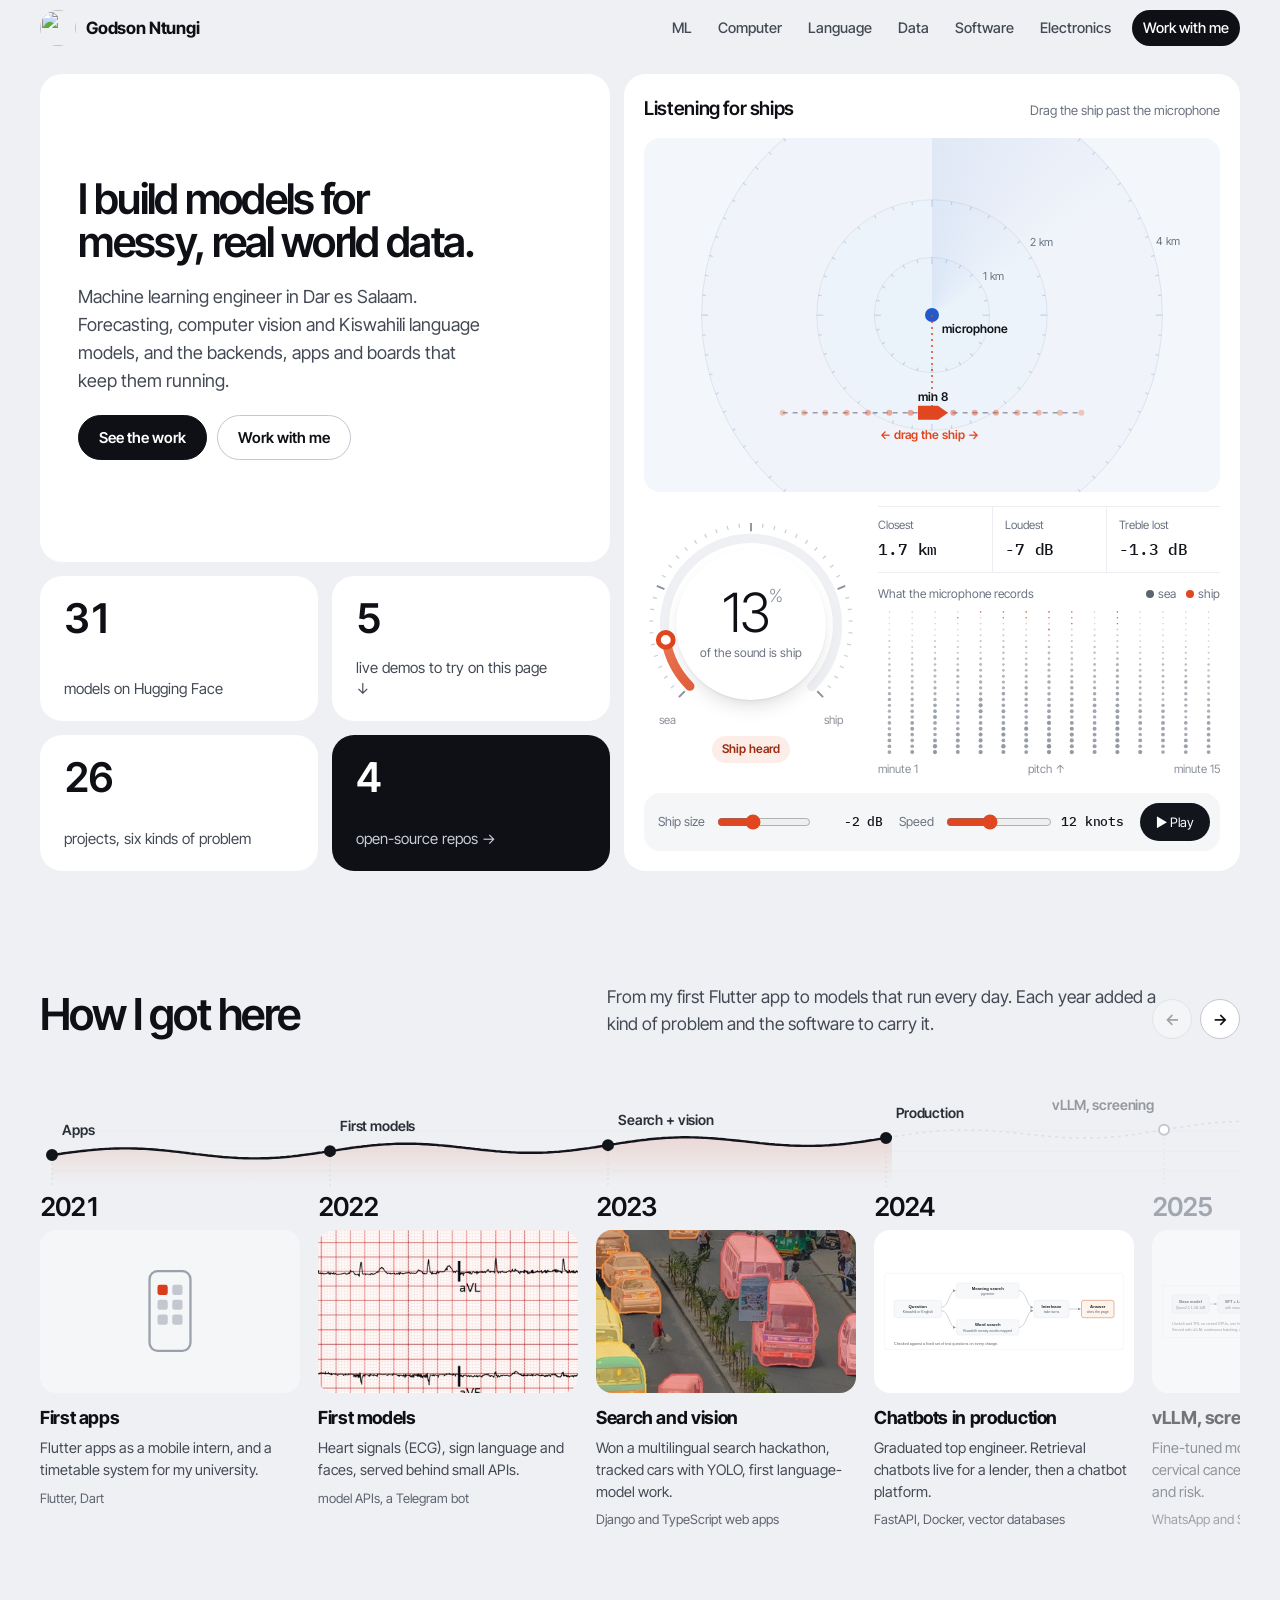
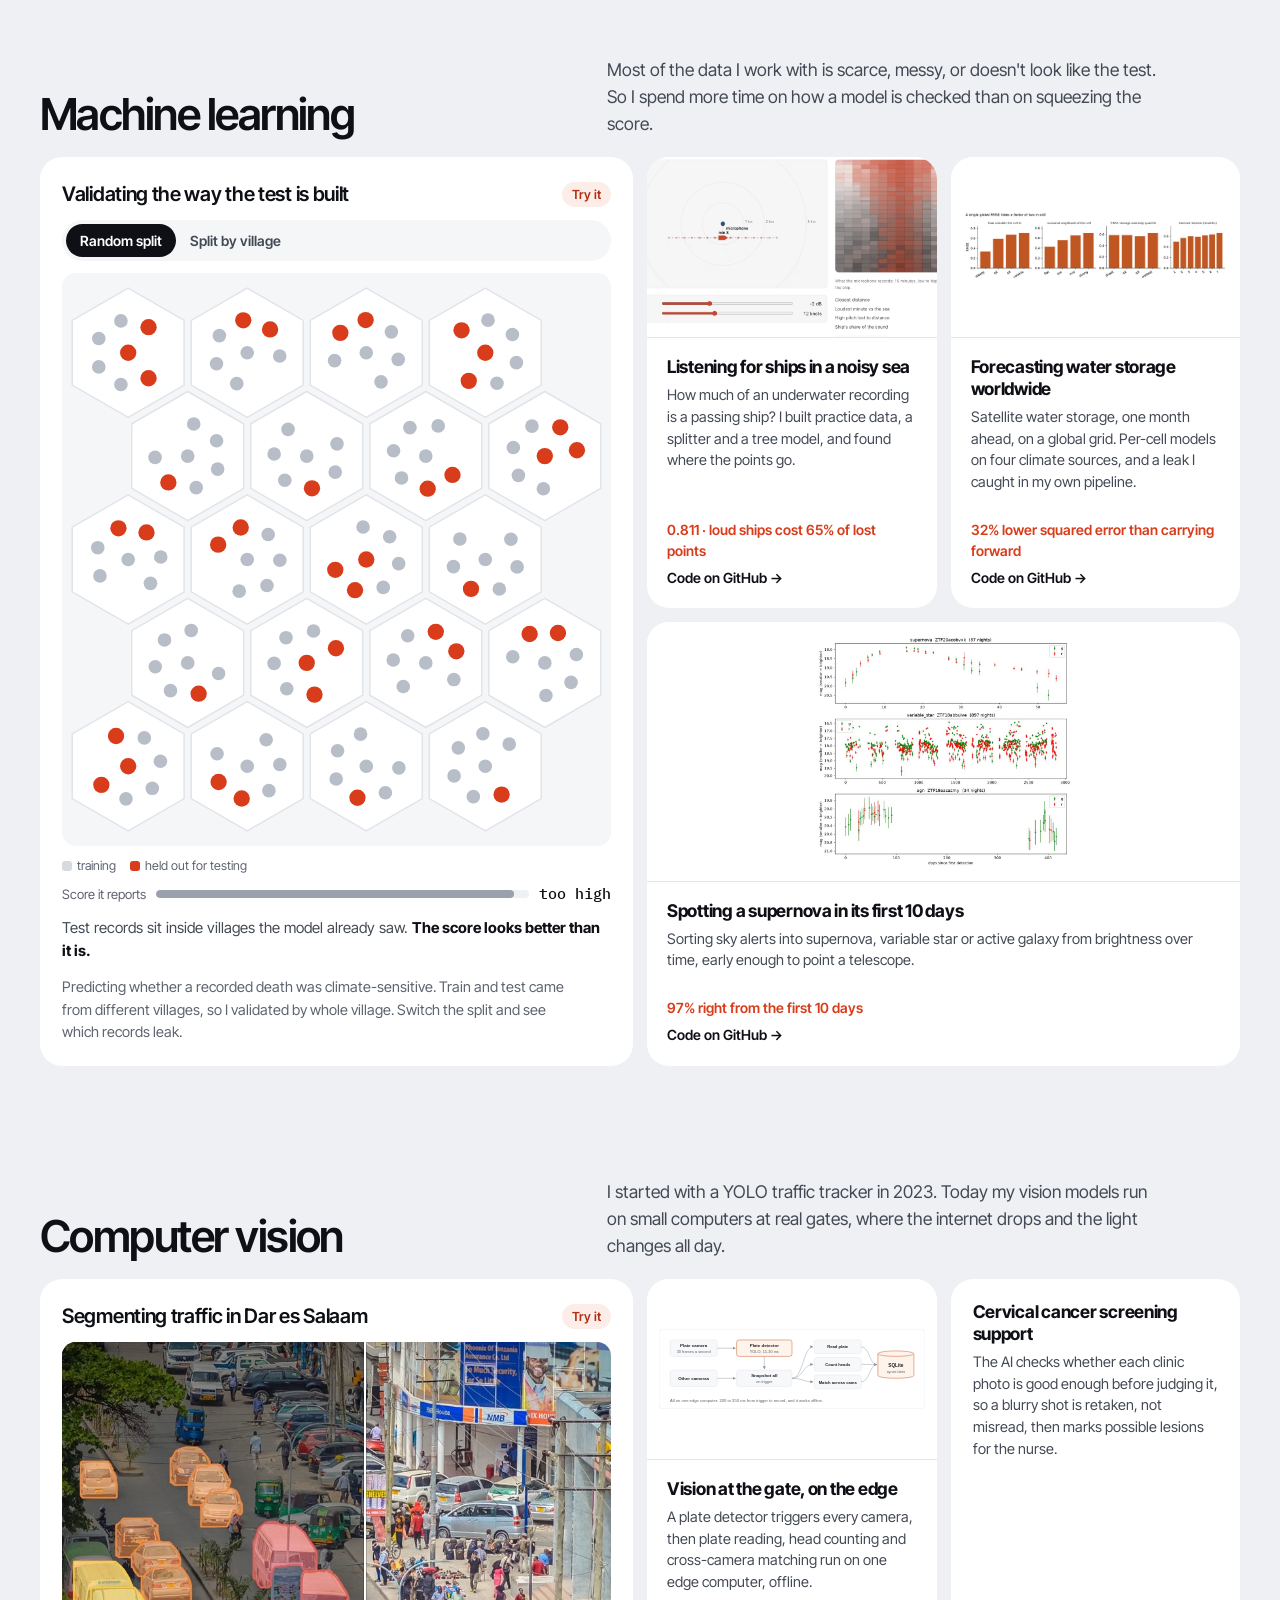
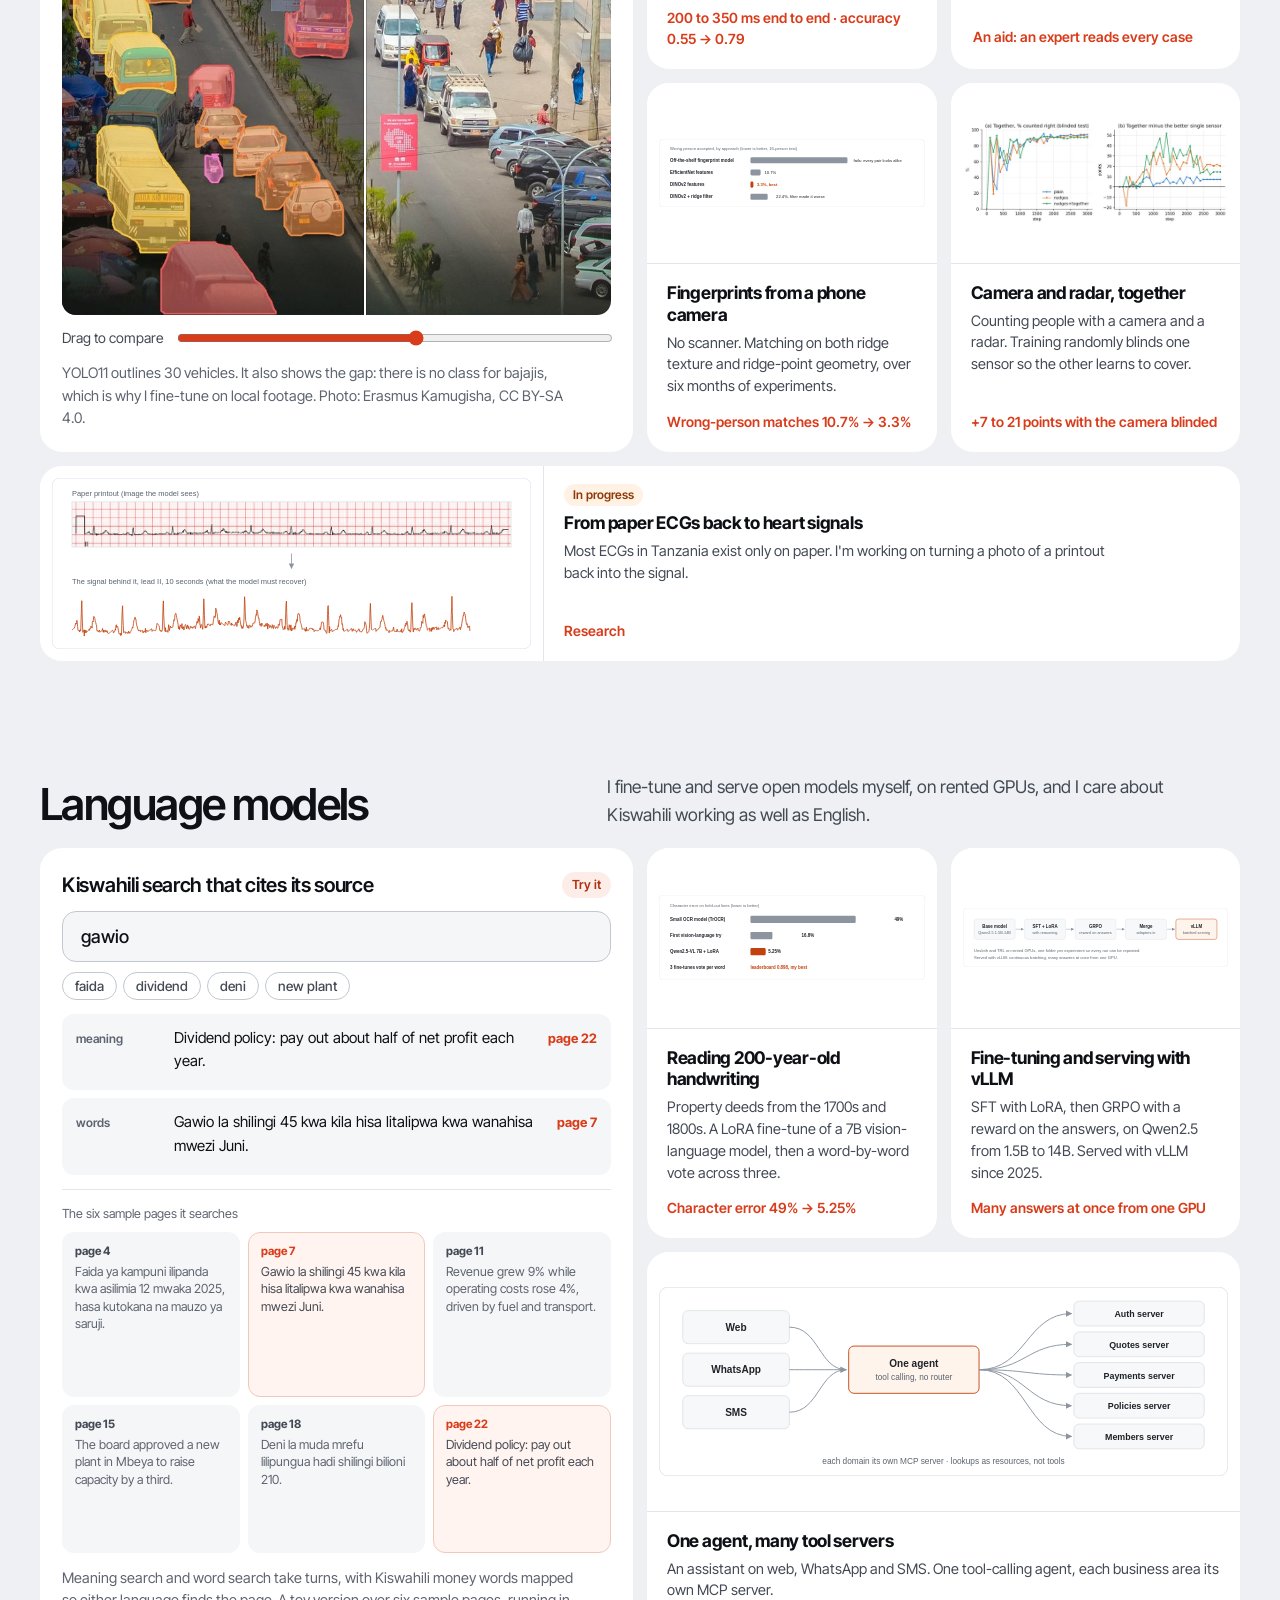
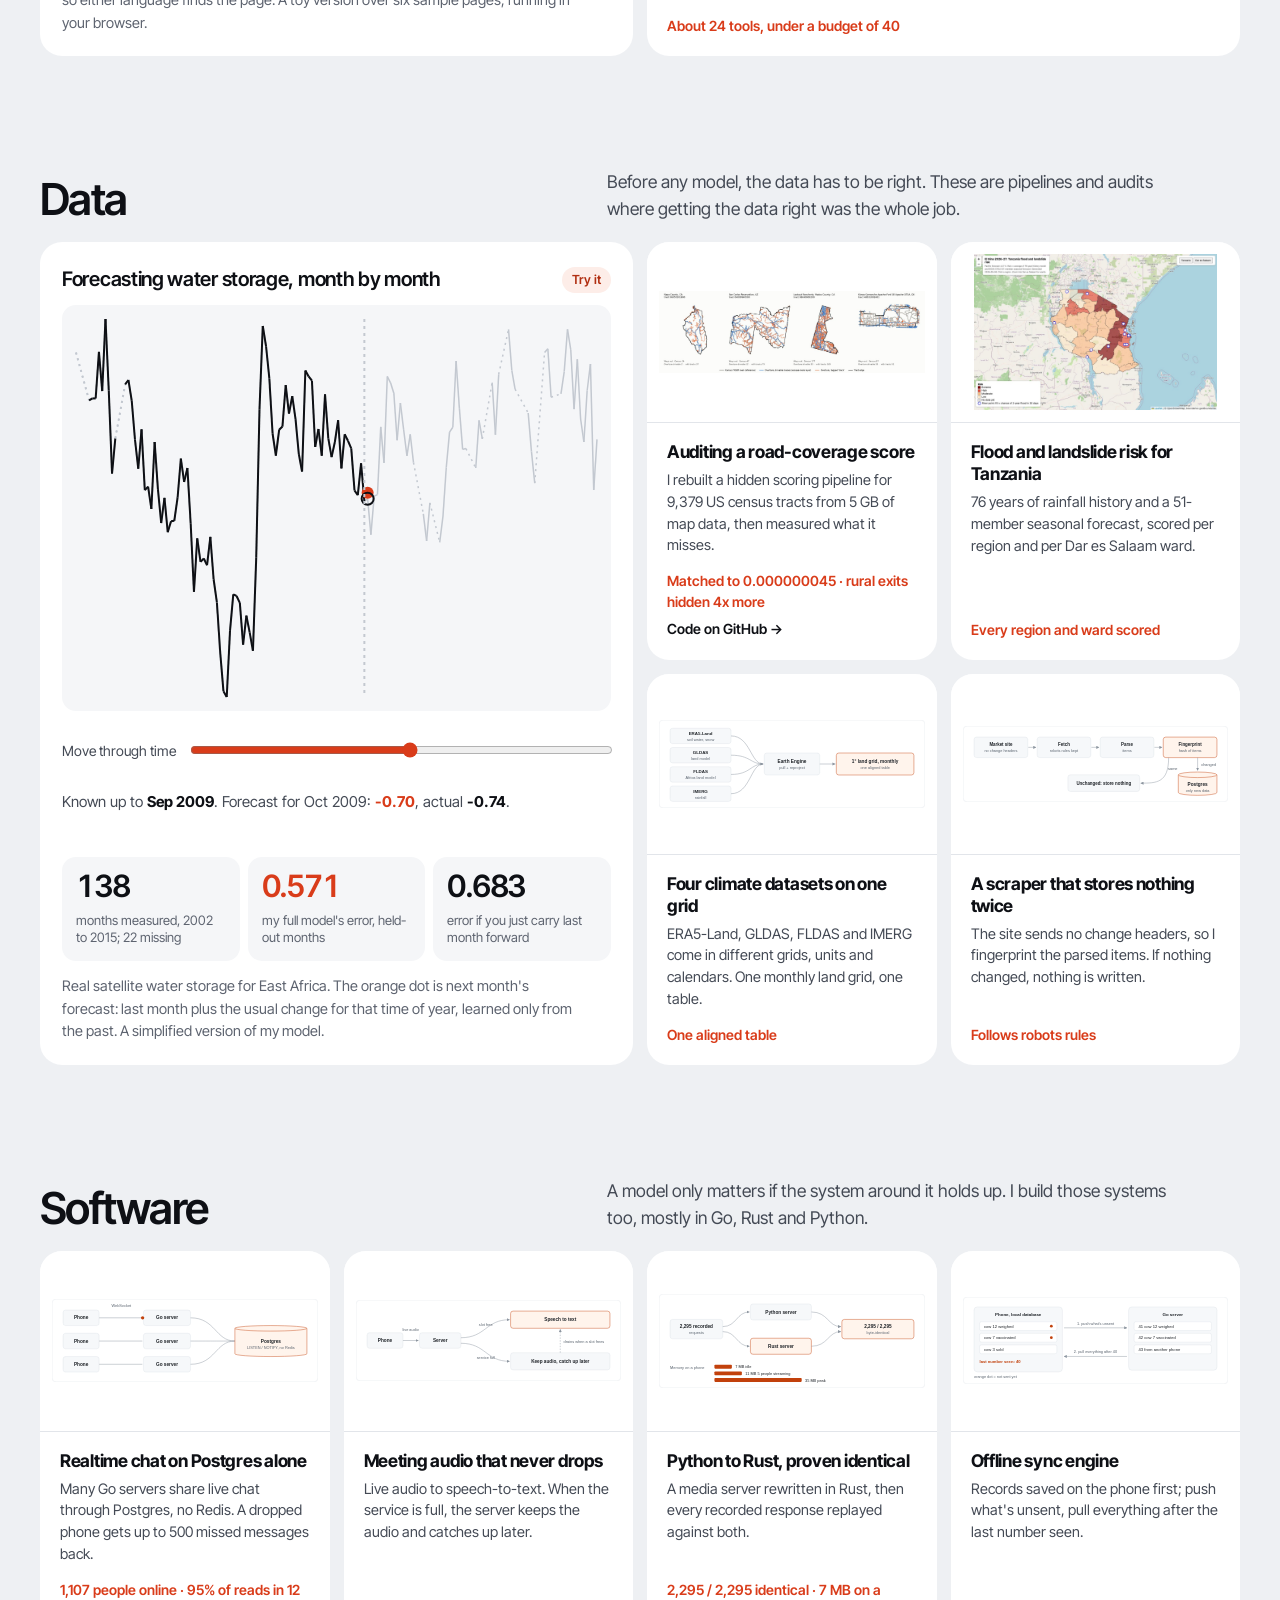
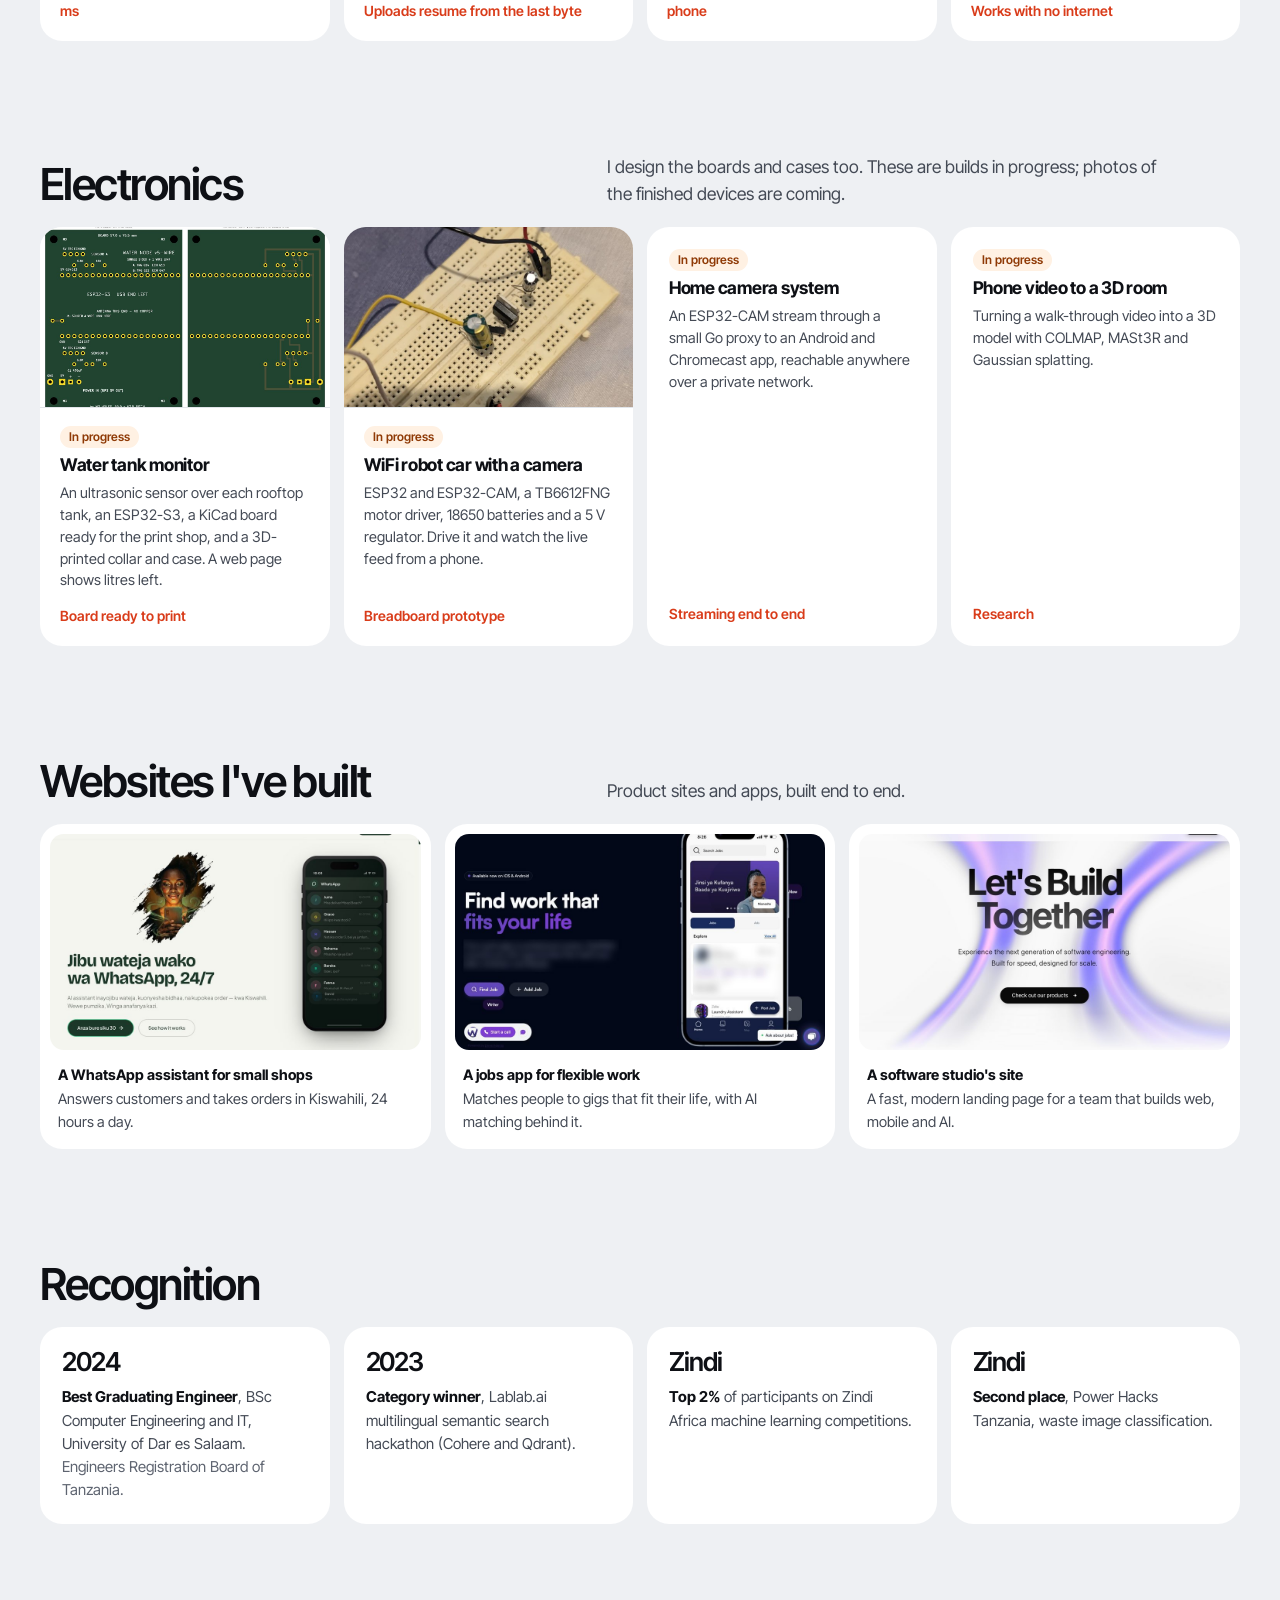
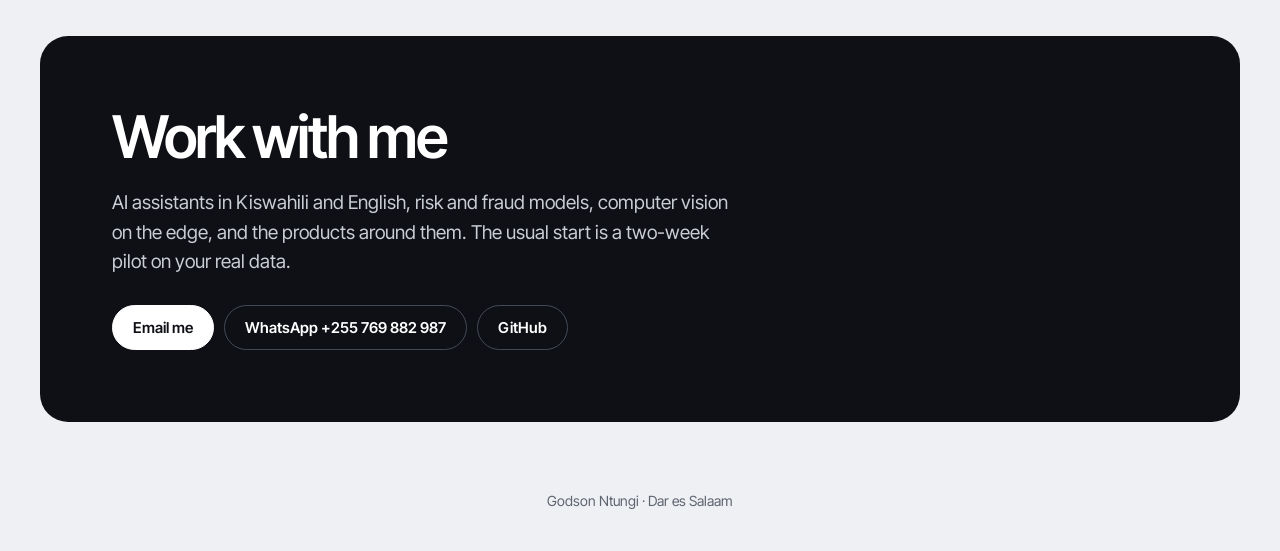
==== commit 3b5d9c44: "Keep #lab link landing on the ship demo" ====
--- a/index.html
+++ b/index.html
@@ -60,7 +60,7 @@
     <a class="tile stat rise gh" href="https://github.com/GodsonNtungi"><b data-count="4">4</b><span>open-source repos →</span></a>
   </div>
   </div>
-  <div class="tile ship rise"><div class="card">
+  <div class="tile ship rise" id="lab"><div class="card">
  <div class="head"><h2>Listening for ships</h2><p>Drag the ship past the microphone</p></div>
  <div class="stage"><canvas id="lab-scene" class="lab-scene" tabindex="0" aria-label="Sea view. Drag the ship, or use the arrow keys."></canvas><svg class="ticks" viewBox="0 0 520 320" aria-hidden="true"><g stroke="#2459C9" stroke-opacity="0.22" stroke-width="1"><line x1="312.0" y1="160.0" x2="306.0" y2="160.0"/><line x1="310.2" y1="173.5" x2="307.3" y2="172.7"/><line x1="305.0" y1="186.0" x2="302.4" y2="184.5"/><line x1="296.8" y1="196.8" x2="294.6" y2="194.6"/><line x1="286.0" y1="205.0" x2="284.5" y2="202.4"/><line x1="273.5" y1="210.2" x2="272.7" y2="207.3"/><line x1="260.0" y1="212.0" x2="260.0" y2="206.0"/><line x1="246.5" y1="210.2" x2="247.3" y2="207.3"/><line x1="234.0" y1="205.0" x2="235.5" y2="202.4"/><line x1="223.2" y1="196.8" x2="225.4" y2="194.6"/><line x1="215.0" y1="186.0" x2="217.6" y2="184.5"/><line x1="209.8" y1="173.5" x2="212.7" y2="172.7"/><line x1="208.0" y1="160.0" x2="214.0" y2="160.0"/><line x1="209.8" y1="146.5" x2="212.7" y2="147.3"/><line x1="215.0" y1="134.0" x2="217.6" y2="135.5"/><line x1="223.2" y1="123.2" x2="225.4" y2="125.4"/><line x1="234.0" y1="115.0" x2="235.5" y2="117.6"/><line x1="246.5" y1="109.8" x2="247.3" y2="112.7"/><line x1="260.0" y1="108.0" x2="260.0" y2="114.0"/><line x1="273.5" y1="109.8" x2="272.7" y2="112.7"/><line x1="286.0" y1="115.0" x2="284.5" y2="117.6"/><line x1="296.8" y1="123.2" x2="294.6" y2="125.4"/><line x1="305.0" y1="134.0" x2="302.4" y2="135.5"/><line x1="310.2" y1="146.5" x2="307.3" y2="147.3"/><line x1="364.0" y1="160.0" x2="358.0" y2="160.0"/><line x1="362.4" y1="178.1" x2="359.5" y2="177.5"/><line x1="357.7" y1="195.6" x2="354.9" y2="194.5"/><line x1="350.1" y1="212.0" x2="347.5" y2="210.5"/><line x1="339.7" y1="226.8" x2="337.4" y2="224.9"/><line x1="326.8" y1="239.7" x2="324.9" y2="237.4"/><line x1="312.0" y1="250.1" x2="310.5" y2="247.5"/><line x1="295.6" y1="257.7" x2="294.5" y2="254.9"/><line x1="278.1" y1="262.4" x2="277.5" y2="259.5"/><line x1="260.0" y1="264.0" x2="260.0" y2="258.0"/><line x1="241.9" y1="262.4" x2="242.5" y2="259.5"/><line x1="224.4" y1="257.7" x2="225.5" y2="254.9"/><line x1="208.0" y1="250.1" x2="209.5" y2="247.5"/><line x1="193.2" y1="239.7" x2="195.1" y2="237.4"/><line x1="180.3" y1="226.8" x2="182.6" y2="224.9"/><line x1="169.9" y1="212.0" x2="172.5" y2="210.5"/><line x1="162.3" y1="195.6" x2="165.1" y2="194.5"/><line x1="157.6" y1="178.1" x2="160.5" y2="177.5"/><line x1="156.0" y1="160.0" x2="162.0" y2="160.0"/><line x1="157.6" y1="141.9" x2="160.5" y2="142.5"/><line x1="162.3" y1="124.4" x2="165.1" y2="125.5"/><line x1="169.9" y1="108.0" x2="172.5" y2="109.5"/><line x1="180.3" y1="93.2" x2="182.6" y2="95.1"/><line x1="193.2" y1="80.3" x2="195.1" y2="82.6"/><line x1="208.0" y1="69.9" x2="209.5" y2="72.5"/><line x1="224.4" y1="62.3" x2="225.5" y2="65.1"/><line x1="241.9" y1="57.6" x2="242.5" y2="60.5"/><line x1="260.0" y1="56.0" x2="260.0" y2="62.0"/><line x1="278.1" y1="57.6" x2="277.5" y2="60.5"/><line x1="295.6" y1="62.3" x2="294.5" y2="65.1"/><line x1="312.0" y1="69.9" x2="310.5" y2="72.5"/><line x1="326.8" y1="80.3" x2="324.9" y2="82.6"/><line x1="339.7" y1="93.2" x2="337.4" y2="95.1"/><line x1="350.1" y1="108.0" x2="347.5" y2="109.5"/><line x1="357.7" y1="124.4" x2="354.9" y2="125.5"/><line x1="362.4" y1="141.9" x2="359.5" y2="142.5"/><line x1="468.0" y1="160.0" x2="462.0" y2="160.0"/><line x1="467.2" y1="178.1" x2="464.2" y2="177.9"/><line x1="464.8" y1="196.1" x2="461.9" y2="195.6"/><line x1="460.9" y1="213.8" x2="458.0" y2="213.1"/><line x1="455.5" y1="231.1" x2="452.6" y2="230.1"/><line x1="448.5" y1="247.9" x2="445.8" y2="246.6"/><line x1="440.1" y1="264.0" x2="437.5" y2="262.5"/><line x1="430.4" y1="279.3" x2="427.9" y2="277.6"/><line x1="419.3" y1="293.7" x2="417.0" y2="291.8"/><line x1="407.1" y1="307.1" x2="405.0" y2="305.0"/><line x1="393.7" y1="319.3" x2="391.8" y2="317.0"/><line x1="379.3" y1="330.4" x2="377.6" y2="327.9"/><line x1="364.0" y1="340.1" x2="362.5" y2="337.5"/><line x1="347.9" y1="348.5" x2="346.6" y2="345.8"/><line x1="331.1" y1="355.5" x2="330.1" y2="352.6"/><line x1="313.8" y1="360.9" x2="313.1" y2="358.0"/><line x1="296.1" y1="364.8" x2="295.6" y2="361.9"/><line x1="278.1" y1="367.2" x2="277.9" y2="364.2"/><line x1="260.0" y1="368.0" x2="260.0" y2="362.0"/><line x1="241.9" y1="367.2" x2="242.1" y2="364.2"/><line x1="223.9" y1="364.8" x2="224.4" y2="361.9"/><line x1="206.2" y1="360.9" x2="206.9" y2="358.0"/><line x1="188.9" y1="355.5" x2="189.9" y2="352.6"/><line x1="172.1" y1="348.5" x2="173.4" y2="345.8"/><line x1="156.0" y1="340.1" x2="157.5" y2="337.5"/><line x1="140.7" y1="330.4" x2="142.4" y2="327.9"/><line x1="126.3" y1="319.3" x2="128.2" y2="317.0"/><line x1="112.9" y1="307.1" x2="115.0" y2="305.0"/><line x1="100.7" y1="293.7" x2="103.0" y2="291.8"/><line x1="89.6" y1="279.3" x2="92.1" y2="277.6"/><line x1="79.9" y1="264.0" x2="82.5" y2="262.5"/><line x1="71.5" y1="247.9" x2="74.2" y2="246.6"/><line x1="64.5" y1="231.1" x2="67.4" y2="230.1"/><line x1="59.1" y1="213.8" x2="62.0" y2="213.1"/><line x1="55.2" y1="196.1" x2="58.1" y2="195.6"/><line x1="52.8" y1="178.1" x2="55.8" y2="177.9"/><line x1="52.0" y1="160.0" x2="58.0" y2="160.0"/><line x1="52.8" y1="141.9" x2="55.8" y2="142.1"/><line x1="55.2" y1="123.9" x2="58.1" y2="124.4"/><line x1="59.1" y1="106.2" x2="62.0" y2="106.9"/><line x1="64.5" y1="88.9" x2="67.4" y2="89.9"/><line x1="71.5" y1="72.1" x2="74.2" y2="73.4"/><line x1="79.9" y1="56.0" x2="82.5" y2="57.5"/><line x1="89.6" y1="40.7" x2="92.1" y2="42.4"/><line x1="100.7" y1="26.3" x2="103.0" y2="28.2"/><line x1="112.9" y1="12.9" x2="115.0" y2="15.0"/><line x1="126.3" y1="0.7" x2="128.2" y2="3.0"/><line x1="140.7" y1="-10.4" x2="142.4" y2="-7.9"/><line x1="156.0" y1="-20.1" x2="157.5" y2="-17.5"/><line x1="172.1" y1="-28.5" x2="173.4" y2="-25.8"/><line x1="188.9" y1="-35.5" x2="189.9" y2="-32.6"/><line x1="206.2" y1="-40.9" x2="206.9" y2="-38.0"/><line x1="223.9" y1="-44.8" x2="224.4" y2="-41.9"/><line x1="241.9" y1="-47.2" x2="242.1" y2="-44.2"/><line x1="260.0" y1="-48.0" x2="260.0" y2="-42.0"/><line x1="278.1" y1="-47.2" x2="277.9" y2="-44.2"/><line x1="296.1" y1="-44.8" x2="295.6" y2="-41.9"/><line x1="313.8" y1="-40.9" x2="313.1" y2="-38.0"/><line x1="331.1" y1="-35.5" x2="330.1" y2="-32.6"/><line x1="347.9" y1="-28.5" x2="346.6" y2="-25.8"/><line x1="364.0" y1="-20.1" x2="362.5" y2="-17.5"/><line x1="379.3" y1="-10.4" x2="377.6" y2="-7.9"/><line x1="393.7" y1="0.7" x2="391.8" y2="3.0"/><line x1="407.1" y1="12.9" x2="405.0" y2="15.0"/><line x1="419.3" y1="26.3" x2="417.0" y2="28.2"/><line x1="430.4" y1="40.7" x2="427.9" y2="42.4"/><line x1="440.1" y1="56.0" x2="437.5" y2="57.5"/><line x1="448.5" y1="72.1" x2="445.8" y2="73.4"/><line x1="455.5" y1="88.9" x2="452.6" y2="89.9"/><line x1="460.9" y1="106.2" x2="458.0" y2="106.9"/><line x1="464.8" y1="123.9" x2="461.9" y2="124.4"/><line x1="467.2" y1="141.9" x2="464.2" y2="142.1"/></g></svg><div class="sweep" aria-hidden="true"></div></div>
  <div class="mid">
